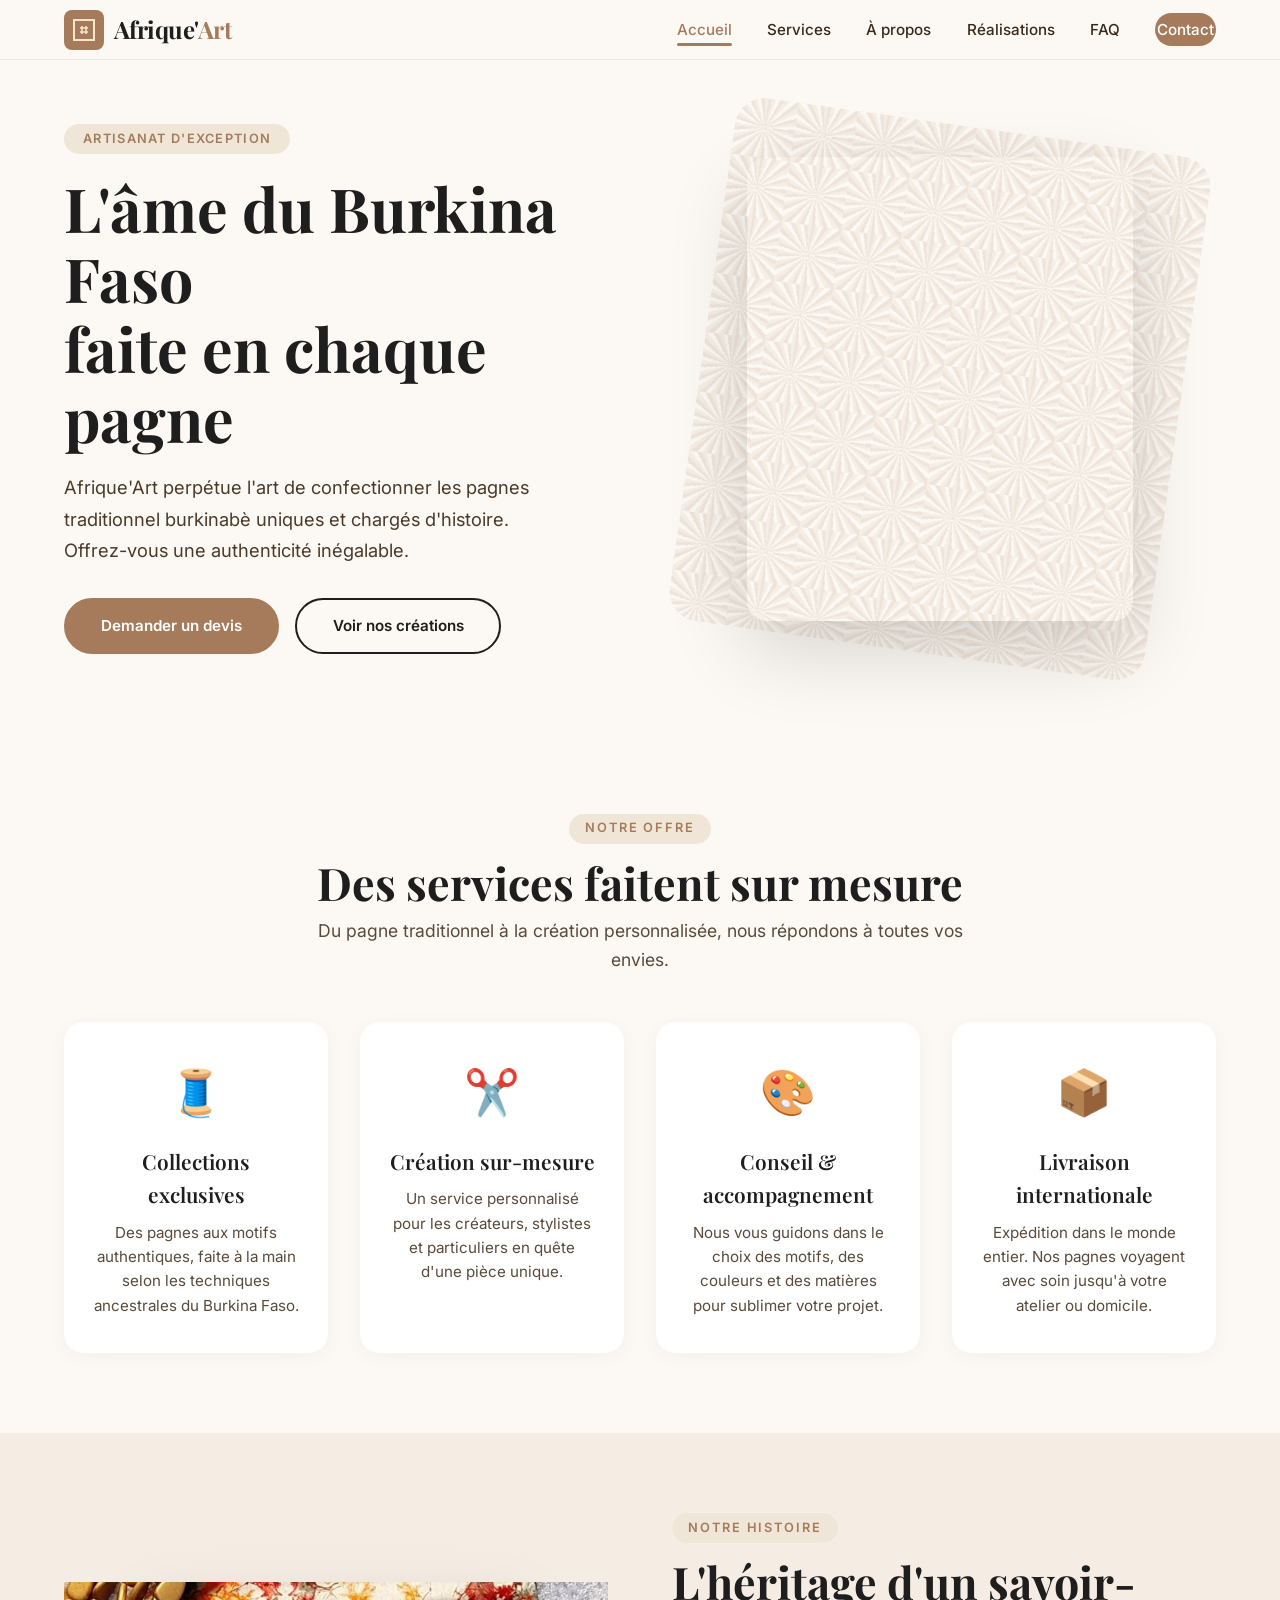
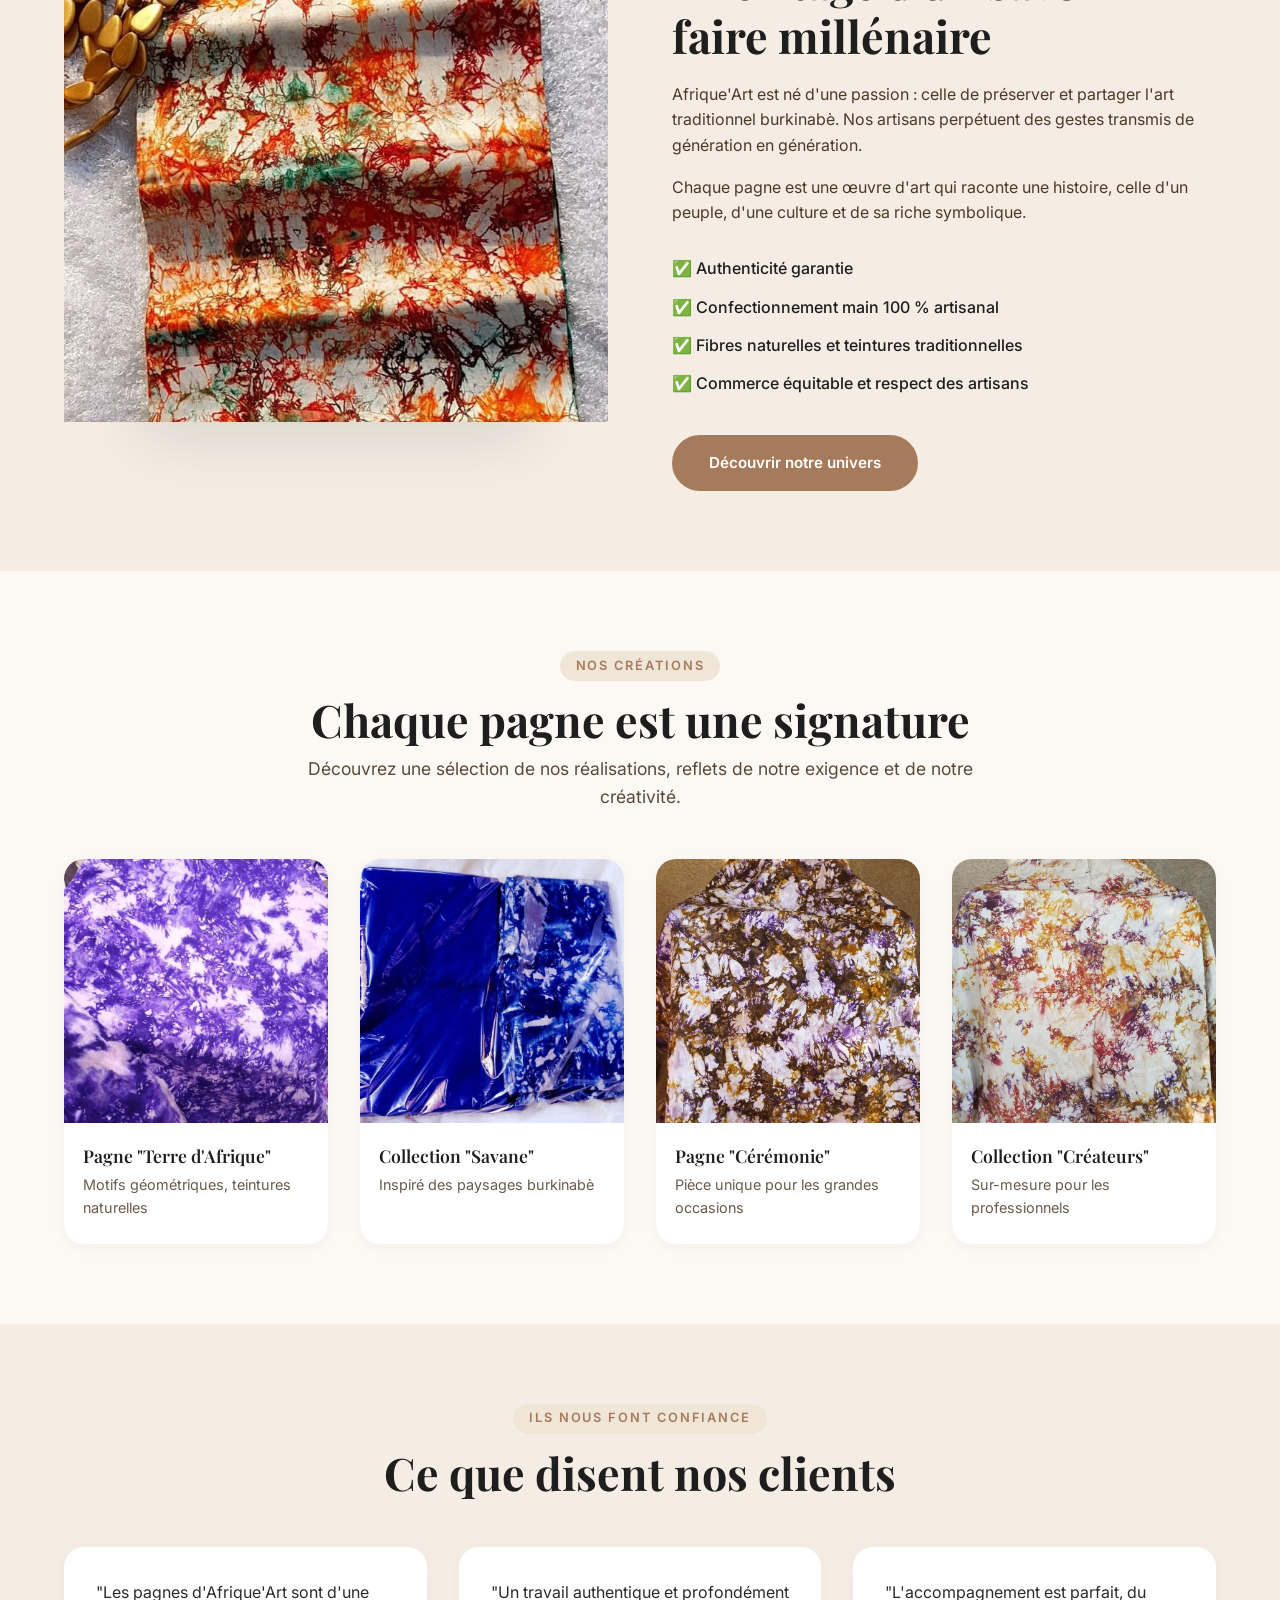
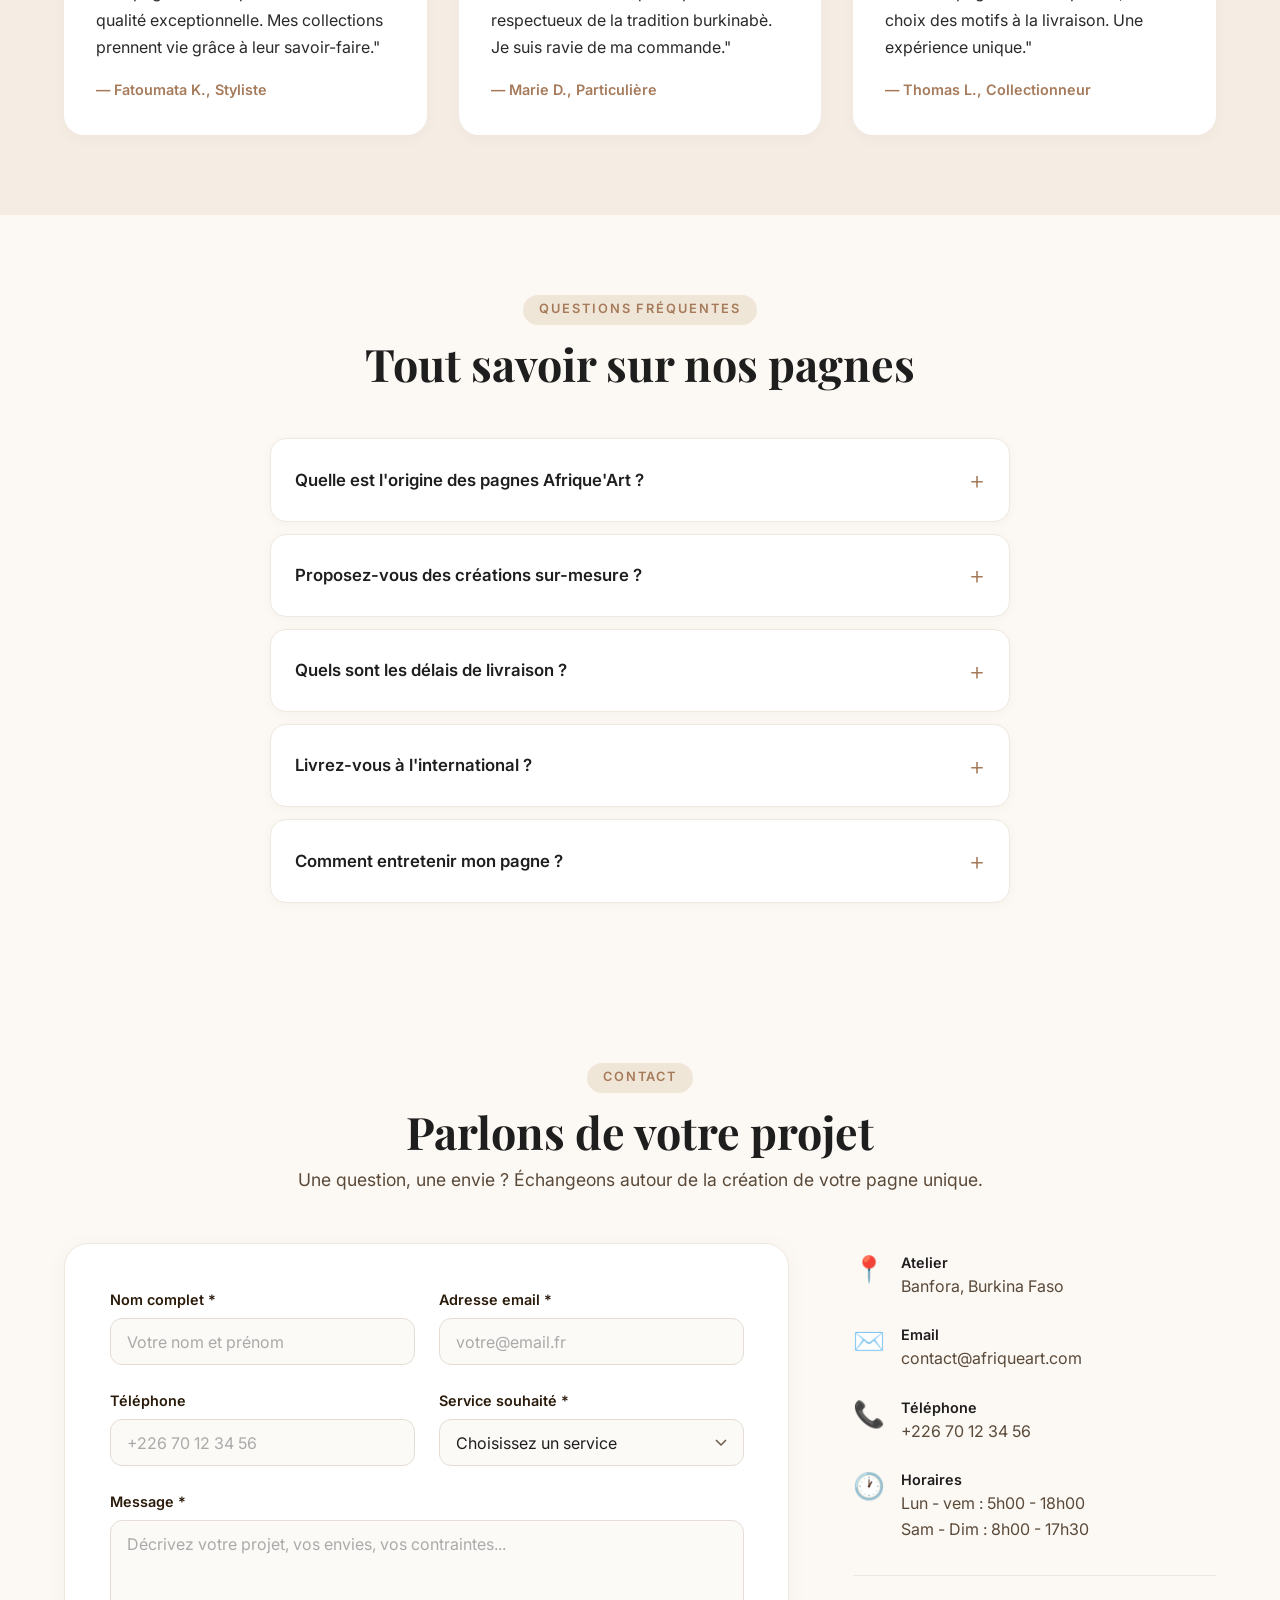
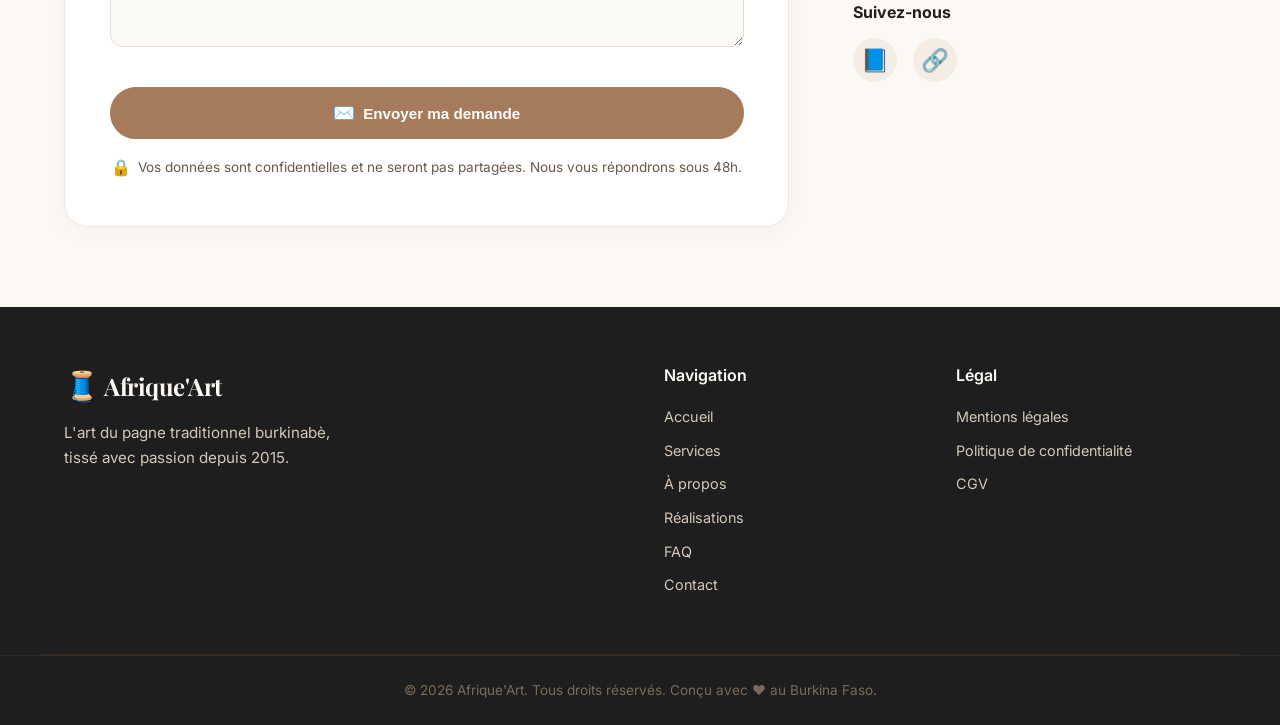
==== index.html @ aff0b6d2 "Update index.html" ====
<!DOCTYPE html>
<html lang="fr">
<head>
    <meta charset="UTF-8" />
    <meta name="viewport" content="width=device-width, initial-scale=1.0" />
    <title>Afrique'Art - Pagnes traditionnels du Burkina Faso</title>
    <meta name="description" content="Afrique'Art perpétue l'art du tissage traditionnel burkinabè pour créer des pagnes d'exception, uniques et chargés d'histoire." />
    <link rel="preconnect" href="https://fonts.googleapis.com" />
    <link rel="preconnect" href="https://fonts.gstatic.com" crossorigin />
    <link href="https://fonts.googleapis.com/css2?family=Playfair+Display:ital,wght@0,400;0,700;1,400&family=Inter:wght@300;400;500;600;700&display=swap" rel="stylesheet" />
    <link rel="stylesheet" href="style.css" />
    <link rel="icon" type="image/svg+xml" href="data:image/svg+xml,%3Csvg xmlns='http://www.w3.org/2000/svg' viewBox='0 0 100 100'%3E%3Crect width='100' height='100' fill='%23A67B5B'/%3E%3Cpath d='M20 20 L80 20 L80 80 L20 80 Z' fill='none' stroke='%23F5E6CA' stroke-width='4'/%3E%3Cpath d='M30 40 L70 40 M30 60 L70 60 M40 30 L40 70 M60 30 L60 70' stroke='%23F5E6CA' stroke-width='2'/%3E%3C/svg%3E" />
</head>
<body>
    <!-- ============================================================ -->
    <!-- HEADER / NAVIGATION RESPONSIVE                                 -->
    <!-- ============================================================ -->
    <header class="header" role="banner">
        <div class="container header-inner">
            <!-- Logo -->
            <a href="index.html" class="logo" aria-label="Afrique'Art - Accueil">
                <svg class="logo-svg" width="40" height="40" viewBox="0 0 40 40" fill="none" xmlns="http://www.w3.org/2000/svg" aria-hidden="true">
                    <rect width="40" height="40" rx="8" fill="#A67B5B" />
                    <path d="M10 10L30 10L30 30L10 30Z" stroke="#F5E6CA" stroke-width="2" />
                    <path d="M16 18L24 18M16 22L24 22M18 16L18 24M22 16L22 24" stroke="#F5E6CA" stroke-width="1.5" />
                </svg>
                <span class="logo-text">Afrique'<span class="logo-highlight">Art</span></span>
            </a>

            <!-- Bouton hamburger (mobile) -->
            <button class="nav-toggle" id="navToggle" aria-expanded="false" aria-controls="mainNav" aria-label="Menu principal">
                <span class="hamburger"></span>
            </button>

            <!-- Navigation -->
            <nav id="mainNav" class="nav" role="navigation" aria-label="Navigation principale">
                <ul class="nav-list">
                    <li><a href="#accueil" class="active">Accueil</a></li>
                    <li><a href="#services">Services</a></li>
                    <li><a href="#about">À propos</a></li>
                    <li><a href="#realisations">Réalisations</a></li>
                    <li><a href="#faq">FAQ</a></li>
                    <li><a href="#contact" class="btn-nav">Contact</a></li>
                </ul>
            </nav>
        </div>
    </header>

    <main>
        <!-- ============================================================ -->
        <!-- SECTION HERO                                                  -->
        <!-- ============================================================ -->
        <section class="hero" id="accueil" aria-labelledby="heroTitle">
            <div class="container hero-inner">
                <div class="hero-content">
                    <p class="hero-badge">Artisanat d'exception</p>
                    <h1 id="heroTitle">L'âme du Burkina Faso <br /> faite en chaque pagne</h1>
                    <p class="hero-text">
                        Afrique'Art perpétue l'art de confectionner les pagnes traditionnel burkinabè
                         uniques et chargés d'histoire. Offrez-vous une authenticité inégalable.
                    </p>
                    <div class="hero-actions">
                        <a href="#contact" class="btn btn-primary">Demander un devis</a>
                        <a href="#realisations" class="btn btn-secondary">Voir nos créations</a>
                    </div>
                </div>
                <div class="hero-image" aria-hidden="true">
                    <div class="hero-pattern"></div>
                    <div class="hero-textile"></div>
                </div>
            </div>
        </section>

        <!-- ============================================================ -->
        <!-- SECTION SERVICES                                              -->
        <!-- ============================================================ -->
        <section class="section services" id="services" aria-labelledby="servicesTitle">
            <div class="container">
                <div class="section-header">
                    <span class="section-tag">Notre offre</span>
                    <h2 id="servicesTitle">Des services faitent sur mesure</h2>
                    <p class="section-sub">Du pagne traditionnel à la création personnalisée, nous répondons à toutes vos envies.</p>
                </div>
                <div class="services-grid">
                    <article class="service-card">
                        <div class="service-icon">🧵</div>
                        <h3>Collections exclusives</h3>
                        <p>Des pagnes aux motifs authentiques, faite à la main selon les techniques ancestrales du Burkina Faso.</p>
                    </article>
                    <article class="service-card">
                        <div class="service-icon">✂️</div>
                        <h3>Création sur-mesure</h3>
                        <p>Un service personnalisé pour les créateurs, stylistes et particuliers en quête d'une pièce unique.</p>
                    </article>
                    <article class="service-card">
                        <div class="service-icon">🎨</div>
                        <h3>Conseil &amp; accompagnement</h3>
                        <p>Nous vous guidons dans le choix des motifs, des couleurs et des matières pour sublimer votre projet.</p>
                    </article>
                    <article class="service-card">
                        <div class="service-icon">📦</div>
                        <h3>Livraison internationale</h3>
                        <p>Expédition dans le monde entier. Nos pagnes voyagent avec soin jusqu'à votre atelier ou domicile.</p>
                    </article>
                </div>
            </div>
        </section>

        <!-- ============================================================ -->
        <!-- SECTION ABOUT                                                 -->
        <!-- ============================================================ -->
        <section class="section about" id="about" aria-labelledby="aboutTitle">
            <div class="container about-inner">
                <div class="about-image" aria-hidden="true">
                    <div class="about-textile"></div>
                </div>
                <div class="about-content">
                    <span class="section-tag">Notre histoire</span>
                    <h2 id="aboutTitle">L'héritage d'un savoir-faire millénaire</h2>
                    <p>
                        Afrique'Art est né d'une passion : celle de préserver et partager l'art
                        traditionnel burkinabè. Nos artisans perpétuent des gestes transmis de génération en génération.
                    </p>
                    <p>
                        Chaque pagne est une œuvre d'art qui raconte une histoire, celle d'un peuple, d'une culture
                        et de sa riche symbolique.
                    </p>
                    <ul class="about-values">
                        <li>✅ Authenticité garantie</li>
                        <li>✅ Confectionnement main 100 % artisanal</li>
                        <li>✅ Fibres naturelles et teintures traditionnelles</li>
                        <li>✅ Commerce équitable et respect des artisans</li>
                    </ul>
                    <a href="#contact" class="btn btn-primary">Découvrir notre univers</a>
                </div>
            </div>
        </section>

        <!-- ============================================================ -->
        <!-- SECTION RÉALISATIONS                                          -->
        <!-- ============================================================ -->
        <section class="section realisations" id="realisations" aria-labelledby="realisationsTitle">
            <div class="container">
                <div class="section-header">
                    <span class="section-tag">Nos créations</span>
                    <h2 id="realisationsTitle">Chaque pagne est une signature</h2>
                    <p class="section-sub">Découvrez une sélection de nos réalisations, reflets de notre exigence et de notre créativité.</p>
                </div>
                <div class="realisations-grid">
                    <figure class="realisation-card">
    <div class="realisation-image" style="background-image: url('Koko\ Dunda.jpg'); background-size: cover; background-position: center;"></div>
    <figcaption>
        <h3>Pagne "Terre d'Afrique"</h3>
        <p>Motifs géométriques, teintures naturelles</p>
    </figcaption>
</figure>
                    <figure class="realisation-card">
    <div class="realisation-image" style="background-image: url('Koko\ Dunda\ \(1\).jpg'); background-size: cover; background-position: center;"></div>
    <figcaption>
        <h3>Collection "Savane"</h3>
        <p>Inspiré des paysages burkinabè</p>
                        </figcaption>
                    </figure>
                    <figure class="realisation-card">
    <div class="realisation-image" style="background-image: url('Kokodunda\ salade.jpg'); background-size: cover; background-position: center;"></div>
    <figcaption>
        <h3>Pagne "Cérémonie"</h3>
        <p>Pièce unique pour les grandes occasions</p>
    </figcaption>
</figure>
                    <figure class="realisation-card">
    <div class="realisation-image" style="background-image: url('Kokodunda\ salade\ \(2\).jpg'); background-size: cover; background-position: center;"></div>
    <figcaption>
        <h3>Collection "Créateurs"</h3>
        <p>Sur-mesure pour les professionnels</p>
                        </figcaption>
                    </figure>
                </div>
            </div>
        </section>

        <!-- ============================================================ -->
        <!-- SECTION TÉMOIGNAGES                                           -->
        <!-- ============================================================ -->
        <section class="section testimonials" aria-labelledby="testimonialsTitle">
            <div class="container">
                <div class="section-header">
                    <span class="section-tag">Ils nous font confiance</span>
                    <h2 id="testimonialsTitle">Ce que disent nos clients</h2>
                </div>
                <div class="testimonials-grid">
                    <blockquote class="testimonial-card">
                        <p>"Les pagnes d'Afrique'Art sont d'une qualité exceptionnelle. Mes collections prennent vie grâce à leur savoir-faire."</p>
                        <cite>— Fatoumata K., Styliste</cite>
                    </blockquote>
                    <blockquote class="testimonial-card">
                        <p>"Un travail authentique et profondément respectueux de la tradition burkinabè. Je suis ravie de ma commande."</p>
                        <cite>— Marie D., Particulière</cite>
                    </blockquote>
                    <blockquote class="testimonial-card">
                        <p>"L'accompagnement est parfait, du choix des motifs à la livraison. Une expérience unique."</p>
                        <cite>— Thomas L., Collectionneur</cite>
                    </blockquote>
                </div>
            </div>
        </section>

        <!-- ============================================================ -->
        <!-- SECTION FAQ                                                   -->
        <!-- ============================================================ -->
        <section class="section faq" id="faq" aria-labelledby="faqTitle">
            <div class="container">
                <div class="section-header">
                    <span class="section-tag">Questions fréquentes</span>
                    <h2 id="faqTitle">Tout savoir sur nos pagnes</h2>
                </div>
                <div class="faq-list" role="list">
                    <details class="faq-item" role="listitem">
                        <summary>Quelle est l'origine des pagnes Afrique'Art ?</summary>
                        <p>Nos pagnes sont tissés à la main au Burkina Faso par des artisans locaux qui perpétuent des techniques ancestrales de tissage et de teinture naturelle.</p>
                    </details>
                    <details class="faq-item" role="listitem">
                        <summary>Proposez-vous des créations sur-mesure ?</summary>
                        <p>Oui, nous proposons un service de création personnalisée pour les particuliers et les professionnels. Vous pouvez choisir les motifs, les couleurs et les dimensions.</p>
                    </details>
                    <details class="faq-item" role="listitem">
                        <summary>Quels sont les délais de livraison ?</summary>
                        <p>Les délais varient selon la complexité de votre commande. Comptez généralement entre 4 et 6 semaines pour une création sur-mesure.</p>
                    </details>
                    <details class="faq-item" role="listitem">
                        <summary>Livrez-vous à l'international ?</summary>
                        <p>Oui, nous expédions nos pagnes dans le monde entier. Les frais de livraison sont calculés en fonction de votre localisation.</p>
                    </details>
                    <details class="faq-item" role="listitem">
                        <summary>Comment entretenir mon pagne ?</summary>
                        <p>Nos pagnes sont en fibres naturelles. Nous vous conseillons un lavage à la main à l'eau froide et un séchage à l'ombre pour préserver la brillance des couleurs.</p>
                    </details>
                </div>
            </div>
        </section>

        <!-- ============================================================ -->
        <!-- SECTION CONTACT - FORMULAIRE COMPLET                          -->
        <!-- ============================================================ -->
        <section class="section contact" id="contact" aria-labelledby="contactTitle">
            <div class="container">
                <div class="section-header">
                    <span class="section-tag">Contact</span>
                    <h2 id="contactTitle">Parlons de votre projet</h2>
                    <p class="section-sub">Une question, une envie ? Échangeons autour de la création de votre pagne unique.</p>
                </div>
                <div class="contact-inner">
                    <!-- Formulaire de contact complet -->
                    <form class="contact-form" id="contactForm" novalidate>
                        <div class="form-row">
                            <div class="form-group">
                                <label for="name">Nom complet *</label>
                                <input type="text" id="name" name="name" placeholder="Votre nom et prénom" required autocomplete="name" />
                                <span class="error-message" id="nameError">Veuillez saisir votre nom complet.</span>
                            </div>
                            <div class="form-group">
                                <label for="email">Adresse email *</label>
                                <input type="email" id="email" name="email" placeholder="votre@email.fr" required autocomplete="email" />
                                <span class="error-message" id="emailError">Veuillez saisir une adresse email valide.</span>
                            </div>
                        </div>

                        <div class="form-row">
                            <div class="form-group">
                                <label for="phone">Téléphone</label>
                                <input type="tel" id="phone" name="phone" placeholder="+226 70 12 34 56" autocomplete="tel" />
                                <span class="error-message" id="phoneError">Format invalide. Ex: +226 70 12 34 56</span>
                            </div>
                            <div class="form-group">
                                <label for="service">Service souhaité *</label>
                                <select id="service" name="service" required>
                                    <option value="">Choisissez un service</option>
                                    <option value="devis">Demande de devis</option>
                                    <option value="personnalise">Création personnalisée</option>
                                    <option value="partenariat">Partenariat professionnel</option>
                                    <option value="collection">Achat d'une collection</option>
                                    <option value="info">Demande d'information</option>
                                    <option value="autre">Autre</option>
                                </select>
                                <span class="error-message" id="serviceError">Veuillez sélectionner un service.</span>
                            </div>
                        </div>

                        <div class="form-group">
                            <label for="message">Message *</label>
                            <textarea id="message" name="message" rows="5" placeholder="Décrivez votre projet, vos envies, vos contraintes..." required></textarea>
                            <span class="error-message" id="messageError">Veuillez décrire votre projet en quelques mots.</span>
                        </div>

                        <!-- Champs cachés pour le suivi -->
                        <input type="hidden" name="source" value="site_web" />

                        <button type="submit" class="btn btn-primary btn-full">
                            <span class="btn-icon">✉️</span>
                            Envoyer ma demande
                        </button>
                        <p class="form-note">
                            <span class="form-note-icon">🔒</span>
                            Vos données sont confidentielles et ne seront pas partagées.
                            Nous vous répondrons sous 48h.
                        </p>
                    </form>

                    <!-- Coordonnées -->
                    <div class="contact-info">
                        <div class="contact-info-item">
                            <span class="contact-icon">📍</span>
                            <div>
                                <strong>Atelier</strong>
                                <p>Banfora, Burkina Faso</p>
                            </div>
                        </div>
                        <div class="contact-info-item">
                            <span class="contact-icon">✉️</span>
                            <div>
                                <strong>Email</strong>
                                <a href="mailto:contact@afriqueart.com">contact@afriqueart.com</a>
                            </div>
                        </div>
                        <div class="contact-info-item">
                            <span class="contact-icon">📞</span>
                            <div>
                                <strong>Téléphone</strong>
                                <a href="tel:+22670123456">+226 70 12 34 56</a>
                            </div>
                        </div>
                        <div class="contact-info-item">
                            <span class="contact-icon">🕐</span>
                            <div>
                                <strong>Horaires</strong>
                                <p>Lun - vem : 5h00 - 18h00</p>
                                 <p>Sam - Dim : 8h00 - 17h30</p>
                            </div>
                        </div>
                        <div class="contact-social">
                            <p><strong>Suivez-nous</strong></p>
                            <div class="social-links">
                                <a href="https://www.facebook.com/profile.php?id=100075700827408" aria-label="Facebook">📘</a>
                                <a href="https://www.tiktok.com/@afrique_art_" aria-label="Tiktok">🔗</a>
                            </div>
                        </div>
                    </div>
                </div>
            </div>
        </section>
    </main>

    <!-- ============================================================ -->
    <!-- FOOTER                                                        -->
    <!-- ============================================================ -->
    <footer class="footer" role="contentinfo">
        <div class="container footer-inner">
            <div class="footer-brand">
                <span class="logo-icon">🧵</span>
                <span class="logo-text">Afrique'Art</span>
                <p>L'art du pagne traditionnel burkinabè, tissé avec passion depuis 2015.</p>
            </div>
            <div class="footer-links">
                <div>
                    <h4>Navigation</h4>
                    <ul>
                        <li><a href="#accueil">Accueil</a></li>
                        <li><a href="#services">Services</a></li>
                        <li><a href="#about">À propos</a></li>
                        <li><a href="#realisations">Réalisations</a></li>
                        <li><a href="#faq">FAQ</a></li>
                        <li><a href="#contact">Contact</a></li>
                    </ul>
                </div>
                <div>
                    <h4>Légal</h4>
                    <ul>
                        <li><a href="#">Mentions légales</a></li>
                        <li><a href="#">Politique de confidentialité</a></li>
                        <li><a href="#">CGV</a></li>
                    </ul>
                </div>
            </div>
        </div>
        <div class="footer-bottom">
            <div class="container">
                <p>&copy; 2026 Afrique'Art. Tous droits réservés. Conçu avec ❤️ au Burkina Faso.</p>
            </div>
        </div>
    </footer>

    <script src="app.js"></script>
</body>
</html>
---- style.css ----
/* ============================================================ */
/* RESET & BASE                                                  */
/* ============================================================ */
*,
*::before,
*::after {
    margin: 0;
    padding: 0;
    box-sizing: border-box;
}

html {
    scroll-behavior: smooth;
    font-size: 16px;
}

body {
    font-family: 'Inter', -apple-system, BlinkMacSystemFont, 'Segoe UI', Roboto, sans-serif;
    line-height: 1.6;
    color: #1e1e1e;
    background-color: #fcf8f3;
}

img {
    max-width: 100%;
    height: auto;
    display: block;
}

a {
    color: inherit;
    text-decoration: none;
}

ul {
    list-style: none;
}

.container {
    max-width: 1200px;
    margin: 0 auto;
    padding: 0 1.5rem;
}

/* ============================================================ */
/* TYPOGRAPHIE                                                   */
/* ============================================================ */
h1,
h2,
h3,
h4,
.logo {
    font-family: 'Playfair Display', Georgia, 'Times New Roman', serif;
}

h1 {
    font-size: clamp(2.2rem, 6vw, 3.8rem);
    font-weight: 700;
    line-height: 1.15;
}

h2 {
    font-size: clamp(1.8rem, 4vw, 2.8rem);
    font-weight: 700;
    line-height: 1.2;
}

h3 {
    font-size: 1.3rem;
    font-weight: 600;
}

.section {
    padding: 5rem 0;
}

.section-header {
    text-align: center;
    max-width: 700px;
    margin: 0 auto 3rem;
}

.section-tag {
    display: inline-block;
    font-size: 0.8rem;
    font-weight: 600;
    text-transform: uppercase;
    letter-spacing: 0.15em;
    color: #a67b5b;
    background: #f0e6d8;
    padding: 0.3rem 1rem;
    border-radius: 50px;
    margin-bottom: 0.75rem;
}

.section-sub {
    font-size: 1.1rem;
    color: #5a4a3a;
    margin-top: 0.5rem;
}

/* ============================================================ */
/* BOUTONS                                                       */
/* ============================================================ */
.btn {
    display: inline-flex;
    align-items: center;
    justify-content: center;
    gap: 0.5rem;
    padding: 0.85rem 2.2rem;
    font-weight: 600;
    font-size: 0.95rem;
    border-radius: 60px;
    border: 2px solid transparent;
    transition: all 0.3s ease;
    cursor: pointer;
    text-align: center;
}

.btn-primary {
    background: #a67b5b;
    color: #fff;
    border-color: #a67b5b;
}
.btn-primary:hover,
.btn-primary:focus {
    background: #8b6549;
    border-color: #8b6549;
    transform: translateY(-2px);
    box-shadow: 0 8px 24px rgba(166, 123, 91, 0.3);
}

.btn-secondary {
    background: transparent;
    color: #1e1e1e;
    border-color: #1e1e1e;
}
.btn-secondary:hover,
.btn-secondary:focus {
    background: #1e1e1e;
    color: #fff;
    transform: translateY(-2px);
}

.btn-full {
    width: 100%;
}

.btn-icon {
    font-size: 1.1rem;
}

/* ============================================================ */
/* HEADER / NAVIGATION RESPONSIVE                                */
/* ============================================================ */
.header {
    position: sticky;
    top: 0;
    z-index: 1000;
    background: rgba(252, 248, 243, 0.95);
    backdrop-filter: blur(16px);
    -webkit-backdrop-filter: blur(16px);
    border-bottom: 1px solid rgba(166, 123, 91, 0.12);
    padding: 0.6rem 0;
    transition: box-shadow 0.3s ease;
}

.header.scrolled {
    box-shadow: 0 4px 30px rgba(0, 0, 0, 0.06);
}

.header-inner {
    display: flex;
    justify-content: space-between;
    align-items: center;
}

/* ---- Logo ---- */
.logo {
    display: flex;
    align-items: center;
    gap: 0.6rem;
    font-size: 1.4rem;
    font-weight: 700;
    color: #1e1e1e;
    flex-shrink: 0;
}

.logo-svg {
    flex-shrink: 0;
    width: 40px;
    height: 40px;
}

.logo-text {
    font-size: 1.5rem;
    letter-spacing: -0.5px;
}

.logo-highlight {
    color: #a67b5b;
}

/* ---- Hamburger ---- */
.nav-toggle {
    display: none;
    background: none;
    border: none;
    cursor: pointer;
    padding: 0.5rem;
    border-radius: 8px;
    transition: background 0.2s;
}

.nav-toggle:hover {
    background: rgba(166, 123, 91, 0.08);
}

.nav-toggle:focus-visible {
    outline: 2px solid #a67b5b;
    outline-offset: 2px;
}

.hamburger {
    display: block;
    width: 28px;
    height: 2.5px;
    background: #1e1e1e;
    position: relative;
    transition: 0.25s ease;
    border-radius: 2px;
}

.hamburger::before,
.hamburger::after {
    content: '';
    position: absolute;
    width: 28px;
    height: 2.5px;
    background: #1e1e1e;
    transition: 0.25s ease;
    border-radius: 2px;
    left: 0;
}

.hamburger::before {
    top: -8px;
}
.hamburger::after {
    bottom: -8px;
}

.nav-toggle[aria-expanded="true"] .hamburger {
    background: transparent;
}
.nav-toggle[aria-expanded="true"] .hamburger::before {
    transform: rotate(45deg);
    top: 0;
}
.nav-toggle[aria-expanded="true"] .hamburger::after {
    transform: rotate(-45deg);
    bottom: 0;
}

/* ---- Navigation ---- */
.nav {
    display: flex;
    align-items: center;
}

.nav-list {
    display: flex;
    align-items: center;
    gap: 2.2rem;
}

.nav-list a {
    font-weight: 500;
    font-size: 0.95rem;
    color: #3a2a1a;
    transition: color 0.25s ease;
    position: relative;
    padding: 0.3rem 0;
}

/* Indicateur de lien actif - soulignement */
.nav-list a::after {
    content: '';
    position: absolute;
    bottom: -2px;
    left: 0;
    width: 0;
    height: 2.5px;
    background: #a67b5b;
    transition: width 0.3s ease;
    border-radius: 2px;
}

.nav-list a:hover::after,
.nav-list a.active::after {
    width: 100%;
}

.nav-list a:hover {
    color: #a67b5b;
}

.nav-list a.active {
    color: #a67b5b;
}

/* Bouton Contact dans la navigation */
.btn-nav {
    background: #a67b5b;
    color: #fff !important;
    padding: 0.55rem 1.8rem;
    border-radius: 60px;
    font-weight: 600;
    transition: all 0.3s ease;
    border: 2px solid transparent;
}

.btn-nav::after {
    display: none !important;
}

.btn-nav:hover {
    background: #8b6549;
    color: #fff !important;
    transform: translateY(-2px);
    box-shadow: 0 6px 20px rgba(166, 123, 91, 0.3);
}

.btn-nav:focus-visible {
    outline: 2px solid #a67b5b;
    outline-offset: 2px;
}

/* ============================================================ */
/* HERO                                                          */
/* ============================================================ */
.hero {
    padding: 4rem 0 5rem;
    background: #fcf8f3;
    overflow: hidden;
}

.hero-inner {
    display: grid;
    grid-template-columns: 1fr 1fr;
    gap: 3rem;
    align-items: center;
}

.hero-badge {
    display: inline-block;
    background: #f0e6d8;
    color: #a67b5b;
    font-size: 0.8rem;
    font-weight: 600;
    text-transform: uppercase;
    letter-spacing: 0.1em;
    padding: 0.3rem 1.2rem;
    border-radius: 50px;
    margin-bottom: 1.2rem;
}

.hero-text {
    font-size: 1.15rem;
    color: #4a3a2a;
    max-width: 500px;
    margin: 1.2rem 0 2rem;
    line-height: 1.7;
}

.hero-actions {
    display: flex;
    flex-wrap: wrap;
    gap: 1rem;
}

.hero-image {
    display: flex;
    justify-content: center;
    align-items: center;
    position: relative;
}

.hero-pattern {
    width: 100%;
    aspect-ratio: 1 / 1.1;
    max-width: 480px;
    background: repeating-conic-gradient(#a67b5b 0% 2%, #d4b89b 2% 4%, transparent 4% 6%) 0 0 / 60px 60px;
    border-radius: 30px;
    transform: rotate(8deg);
    opacity: 0.15;
}

.hero-textile {
    position: absolute;
    width: 70%;
    aspect-ratio: 1 / 1.2;
    background: linear-gradient(145deg, #8b6549, #c9a87c, #5a3a2a);
    border-radius: 20px;
    box-shadow: 0 30px 80px rgba(0, 0, 0, 0.15);
    background-image: repeating-linear-gradient(45deg, transparent, transparent 12px, rgba(255, 255, 255, 0.08) 12px, rgba(255, 255, 255, 0.08) 13px);
}

/* ============================================================ */
/* SERVICES                                                     */
/* ============================================================ */
.services-grid {
    display: grid;
    grid-template-columns: repeat(auto-fit, minmax(240px, 1fr));
    gap: 2rem;
}

.service-card {
    background: #fff;
    padding: 2.2rem 1.8rem;
    border-radius: 20px;
    box-shadow: 0 4px 20px rgba(0, 0, 0, 0.04);
    transition: transform 0.3s ease, box-shadow 0.3s ease;
    text-align: center;
}

.service-card:hover {
    transform: translateY(-8px);
    box-shadow: 0 12px 40px rgba(0, 0, 0, 0.06);
}

.service-icon {
    font-size: 2.8rem;
    margin-bottom: 1rem;
    display: block;
}

.service-card h3 {
    margin-bottom: 0.6rem;
}

.service-card p {
    color: #5a4a3a;
    font-size: 0.95rem;
}

/* ============================================================ */
/* ABOUT                                                        */
/* ============================================================ */
.about {
    background: #f5ede4;
}

.about-inner {
    display: grid;
    grid-template-columns: 1fr 1fr;
    gap: 4rem;
    align-items: center;
}

.about-image {
    display: flex;
    justify-content: center;
    align-items: center;
    background-image: url(image.jpg);
    background-size: cover;
    background-position: center;
}

.about-textile {
    width: 100%;
    aspect-ratio: 1 / 1.1;
    max-width: 400px;
    background: linear-gradient(135deg, #5a3a2a, #a67b5b, #d4b89b);
    border-radius: 30px;
    box-shadow: 0 20px 60px rgba(0, 0, 0, 0.1);
    background-image: repeating-linear-gradient(60deg, transparent, transparent 20px, rgba(255, 255, 255, 0.06) 20px, rgba(255, 255, 255, 0.06) 21px);
}

.about-content h2 {
    margin-bottom: 1.2rem;
}

.about-content p {
    color: #4a3a2a;
    margin-bottom: 1rem;
}

.about-values {
    margin: 1.5rem 0 2rem;
}

.about-values li {
    padding: 0.4rem 0;
    font-weight: 500;
    display: flex;
    align-items: center;
    gap: 0.6rem;
}

/* ============================================================ */
/* RÉALISATIONS                                                 */
/* ============================================================ */
.realisations-grid {
    display: grid;
    grid-template-columns: repeat(auto-fit, minmax(220px, 1fr));
    gap: 2rem;
}

.realisation-card {
    background: #fff;
    border-radius: 20px;
    overflow: hidden;
    box-shadow: 0 4px 16px rgba(0, 0, 0, 0.04);
    transition: transform 0.3s ease, box-shadow 0.3s ease;
}

.realisation-card:hover {
    transform: translateY(-6px);
    box-shadow: 0 12px 40px rgba(0, 0, 0, 0.08);
}

.realisation-image {
    width: 100%;
    aspect-ratio: 1 / 1;
}

.realisation-card figcaption {
    padding: 1.2rem 1.2rem 1.5rem;
}

.realisation-card h3 {
    font-size: 1.1rem;
    font-weight: 600;
}

.realisation-card p {
    font-size: 0.9rem;
    color: #6a5a4a;
    margin-top: 0.2rem;
}

/* ============================================================ */
/* TÉMOIGNAGES                                                  */
/* ============================================================ */
.testimonials {
    background: #f5ede4;
}

.testimonials-grid {
    display: grid;
    grid-template-columns: repeat(auto-fit, minmax(240px, 1fr));
    gap: 2rem;
}

.testimonial-card {
    background: #fff;
    padding: 2rem;
    border-radius: 20px;
    box-shadow: 0 4px 16px rgba(0, 0, 0, 0.03);
    font-style: normal;
}

.testimonial-card p {
    font-size: 1rem;
    line-height: 1.7;
    color: #2a2a2a;
    margin-bottom: 1rem;
}

.testimonial-card cite {
    font-style: normal;
    font-weight: 600;
    color: #a67b5b;
    font-size: 0.9rem;
}

/* ============================================================ */
/* FAQ                                                          */
/* ============================================================ */
.faq-list {
    max-width: 740px;
    margin: 0 auto;
    display: flex;
    flex-direction: column;
    gap: 0.75rem;
}

.faq-item {
    background: #fff;
    border-radius: 16px;
    padding: 0.5rem 1.5rem;
    box-shadow: 0 2px 12px rgba(0, 0, 0, 0.03);
    border: 1px solid #efe8de;
    transition: border-color 0.2s;
}

.faq-item:hover {
    border-color: #d4c8ba;
}

.faq-item summary {
    list-style: none;
    font-weight: 600;
    font-size: 1.05rem;
    padding: 1.2rem 0;
    cursor: pointer;
    display: flex;
    justify-content: space-between;
    align-items: center;
    gap: 1rem;
    user-select: none;
}

.faq-item summary::-webkit-details-marker {
    display: none;
}

.faq-item summary::after {
    content: '+';
    font-size: 1.6rem;
    font-weight: 300;
    color: #a67b5b;
    transition: transform 0.3s;
    line-height: 1;
}

.faq-item[open] summary::after {
    transform: rotate(45deg);
}

.faq-item p {
    padding: 0 0 1.5rem;
    color: #4a3a2a;
}

/* ============================================================ */
/* CONTACT - FORMULAIRE COMPLET                                 */
/* ============================================================ */
.contact {
    background: #fcf8f3;
}

.contact-inner {
    display: grid;
    grid-template-columns: 2fr 1fr;
    gap: 4rem;
    align-items: start;
}

/* ---- Formulaire ---- */
.contact-form {
    background: #fff;
    padding: 2.8rem;
    border-radius: 24px;
    box-shadow: 0 4px 24px rgba(0, 0, 0, 0.04);
    border: 1px solid #efe8de;
}

.form-row {
    display: grid;
    grid-template-columns: 1fr 1fr;
    gap: 1.5rem;
}

.form-group {
    margin-bottom: 1.5rem;
}

.form-group label {
    display: block;
    font-weight: 600;
    font-size: 0.9rem;
    margin-bottom: 0.4rem;
    color: #2a1a0a;
}

.form-group input,
.form-group select,
.form-group textarea {
    width: 100%;
    padding: 0.8rem 1rem;
    border: 1.5px solid #e5ddd5;
    border-radius: 12px;
    font-family: inherit;
    font-size: 1rem;
    transition: border 0.2s, box-shadow 0.2s;
    background: #fcfaf7;
    color: #1e1e1e;
}

.form-group input:focus,
.form-group select:focus,
.form-group textarea:focus {
    outline: none;
    border-color: #a67b5b;
    box-shadow: 0 0 0 4px rgba(166, 123, 91, 0.1);
    background: #fff;
}

.form-group input::placeholder,
.form-group textarea::placeholder {
    color: #aaa;
}

.form-group select {
    appearance: none;
    background-image: url("data:image/svg+xml,%3Csvg xmlns='http://www.w3.org/2000/svg' width='12' height='8' viewBox='0 0 12 8'%3E%3Cpath d='M1 1l5 5 5-5' stroke='%236a5a4a' stroke-width='1.5' fill='none'/%3E%3C/svg%3E");
    background-repeat: no-repeat;
    background-position: right 1rem center;
    padding-right: 2.8rem;
}

.form-group .error-message {
    display: none;
    font-size: 0.85rem;
    color: #c0392b;
    margin-top: 0.3rem;
    font-weight: 500;
}

/* États d'erreur */
.form-group.error input,
.form-group.error select,
.form-group.error textarea {
    border-color: #c0392b;
    box-shadow: 0 0 0 4px rgba(192, 57, 43, 0.08);
}

.form-group.error .error-message {
    display: block;
}

/* Bouton d'envoi */
.contact-form .btn-full {
    margin-top: 0.5rem;
}

.form-note {
    text-align: center;
    font-size: 0.85rem;
    color: #6a5a4a;
    margin-top: 1rem;
    display: flex;
    align-items: center;
    justify-content: center;
    gap: 0.4rem;
}

.form-note-icon {
    font-size: 1rem;
}

/* ---- Coordonnées ---- */
.contact-info {
    display: flex;
    flex-direction: column;
    gap: 1.5rem;
    padding-top: 0.5rem;
}

.contact-info-item {
    display: flex;
    align-items: flex-start;
    gap: 1rem;
}

.contact-icon {
    font-size: 1.6rem;
    line-height: 1.4;
    flex-shrink: 0;
}

.contact-info-item strong {
    display: block;
    font-size: 0.9rem;
    font-weight: 600;
    color: #1e1e1e;
}

.contact-info-item p,
.contact-info-item a {
    color: #5a4a3a;
}

.contact-info-item a:hover {
    color: #a67b5b;
}

/* Réseaux sociaux */
.contact-social {
    margin-top: 0.5rem;
    padding-top: 1.5rem;
    border-top: 1px solid #efe8de;
}

.contact-social p {
    font-weight: 600;
    margin-bottom: 0.8rem;
}

.social-links {
    display: flex;
    gap: 1rem;
}

.social-links a {
    display: flex;
    align-items: center;
    justify-content: center;
    width: 44px;
    height: 44px;
    border-radius: 50%;
    background: #f5ede4;
    font-size: 1.4rem;
    transition: background 0.2s, transform 0.2s;
    text-decoration: none;
}

.social-links a:hover {
    background: #a67b5b;
    transform: translateY(-2px);
    color: #fff;
}

/* ============================================================ */
/* FOOTER                                                       */
/* ============================================================ */
.footer {
    background: #1e1e1e;
    color: #d4c8ba;
    padding-top: 3.5rem;
}

.footer-inner {
    display: grid;
    grid-template-columns: 1fr 1fr;
    gap: 3rem;
    padding-bottom: 3rem;
    border-bottom: 1px solid #3a2a1a;
}

.footer-brand .logo-icon {
    font-size: 1.8rem;
}

.footer-brand .logo-text {
    font-family: 'Playfair Display', serif;
    font-size: 1.5rem;
    font-weight: 700;
    color: #fcf8f3;
}

.footer-brand p {
    margin-top: 0.8rem;
    font-size: 0.95rem;
    max-width: 300px;
}

.footer-links {
    display: grid;
    grid-template-columns: 1fr 1fr;
    gap: 2rem;
}

.footer-links h4 {
    color: #fcf8f3;
    font-weight: 600;
    margin-bottom: 1rem;
    font-family: 'Inter', sans-serif;
    font-size: 1rem;
}

.footer-links ul li {
    margin-bottom: 0.5rem;
}

.footer-links ul a {
    font-size: 0.9rem;
    transition: color 0.2s;
}

.footer-links ul a:hover {
    color: #fcf8f3;
}

.footer-bottom {
    padding: 1.5rem 0;
    text-align: center;
    font-size: 0.85rem;
    color: #7a6a5a;
    border-top: 1px solid #2a2a2a;
}

/* ============================================================ */
/* RESPONSIVE                                                    */
/* ============================================================ */

/* Tablettes et petits écrans */
@media (max-width: 992px) {
    .hero-inner,
    .about-inner {
        grid-template-columns: 1fr;
        text-align: center;
    }

    .hero-text {
        max-width: 100%;
        margin-left: auto;
        margin-right: auto;
    }

    .hero-actions {
        justify-content: center;
    }

    .hero-image {
        order: -1;
    }

    .hero-pattern {
        max-width: 320px;
    }

    .about-inner {
        text-align: left;
    }

    .about-values li {
        justify-content: flex-start;
    }

    .contact-inner {
        grid-template-columns: 1fr;
    }

    .footer-inner {
        grid-template-columns: 1fr;
        gap: 2rem;
    }
}

/* Mobiles */
@media (max-width: 768px) {
    /* ---- Navigation mobile ---- */
    .nav-toggle {
        display: block;
    }

    .nav {
        display: none;
        position: absolute;
        top: 100%;
        left: 0;
        right: 0;
        background: #fcf8f3;
        padding: 1.5rem 1.5rem 2rem;
        border-bottom: 1px solid #efe8de;
        box-shadow: 0 16px 48px rgba(0, 0, 0, 0.08);
        border-radius: 0 0 20px 20px;
    }

    .nav.open {
        display: block;
        animation: slideDown 0.3s ease;
    }

    @keyframes slideDown {
        from {
            opacity: 0;
            transform: translateY(-10px);
        }
        to {
            opacity: 1;
            transform: translateY(0);
        }
    }

    .nav-list {
        flex-direction: column;
        gap: 1rem;
        align-items: stretch;
    }

    .nav-list a {
        display: block;
        padding: 0.6rem 0;
        font-size: 1.05rem;
        border-bottom: 1px solid #f0ece6;
    }

    .nav-list a::after {
        display: none;
    }

    .btn-nav {
        text-align: center;
        margin-top: 0.5rem;
        padding: 0.7rem !important;
    }

    /* ---- Sections ---- */
    .section {
        padding: 3rem 0;
    }

    .services-grid {
        grid-template-columns: 1fr 1fr;
    }

    .realisations-grid {
        grid-template-columns: 1fr 1fr;
    }

    .testimonials-grid {
        grid-template-columns: 1fr;
    }

    /* ---- Formulaire ---- */
    .form-row {
        grid-template-columns: 1fr;
        gap: 0;
    }

    .contact-form {
        padding: 1.8rem;
    }

    .footer-links {
        grid-template-columns: 1fr;
    }
}

/* Petits mobiles */
@media (max-width: 480px) {
    .services-grid {
        grid-template-columns: 1fr;
    }

    .realisations-grid {
        grid-template-columns: 1fr;
    }

    .contact-form {
        padding: 1.5rem;
    }

    .hero-actions {
        flex-direction: column;
        align-items: center;
    }

    .hero-actions .btn {
        width: 100%;
        max-width: 300px;
    }

    .container {
        padding: 0 1rem;
    }

    .logo-text {
        font-size: 1.2rem;
    }

    .logo-svg {
        width: 34px;
        height: 34px;
    }

    .contact-info-item {
        flex-wrap: wrap;
    }
}

/* ============================================================ */
/* ACCESSIBILITÉ - Focus visible                                 */
/* ============================================================ */
:focus-visible {
    outline: 2px solid #a67b5b;
    outline-offset: 2px;
}

body.keyboard-navigation *:focus {
    outline: 2px solid #a67b5b;
    outline-offset: 2px;
}

body.keyboard-navigation .btn:focus {
    outline: 2px solid #a67b5b;
    outline-offset: 2px;
}

/* ============================================================ */
/* SCROLL - Header shadow                                        */
/* ============================================================ */
.header.scrolled {
    box-shadow: 0 4px 30px rgba(0, 0, 0, 0.06);
}
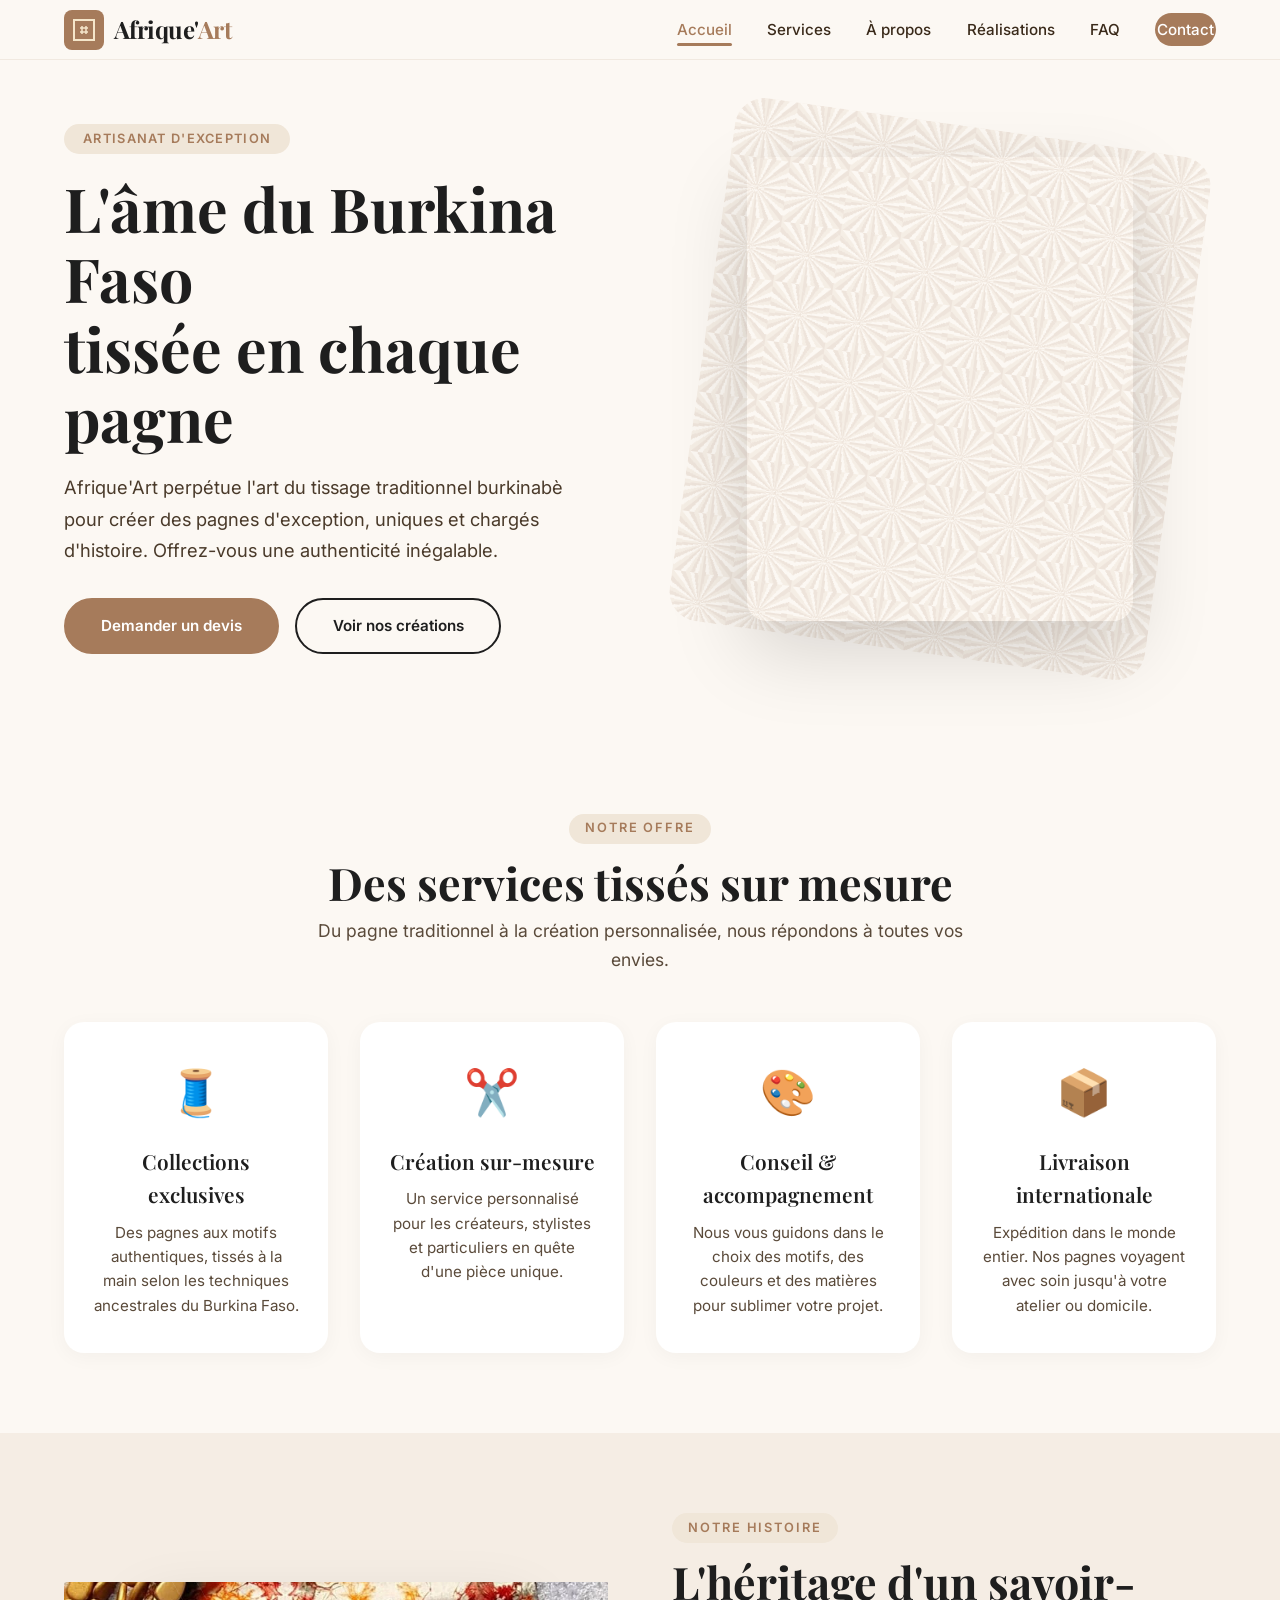
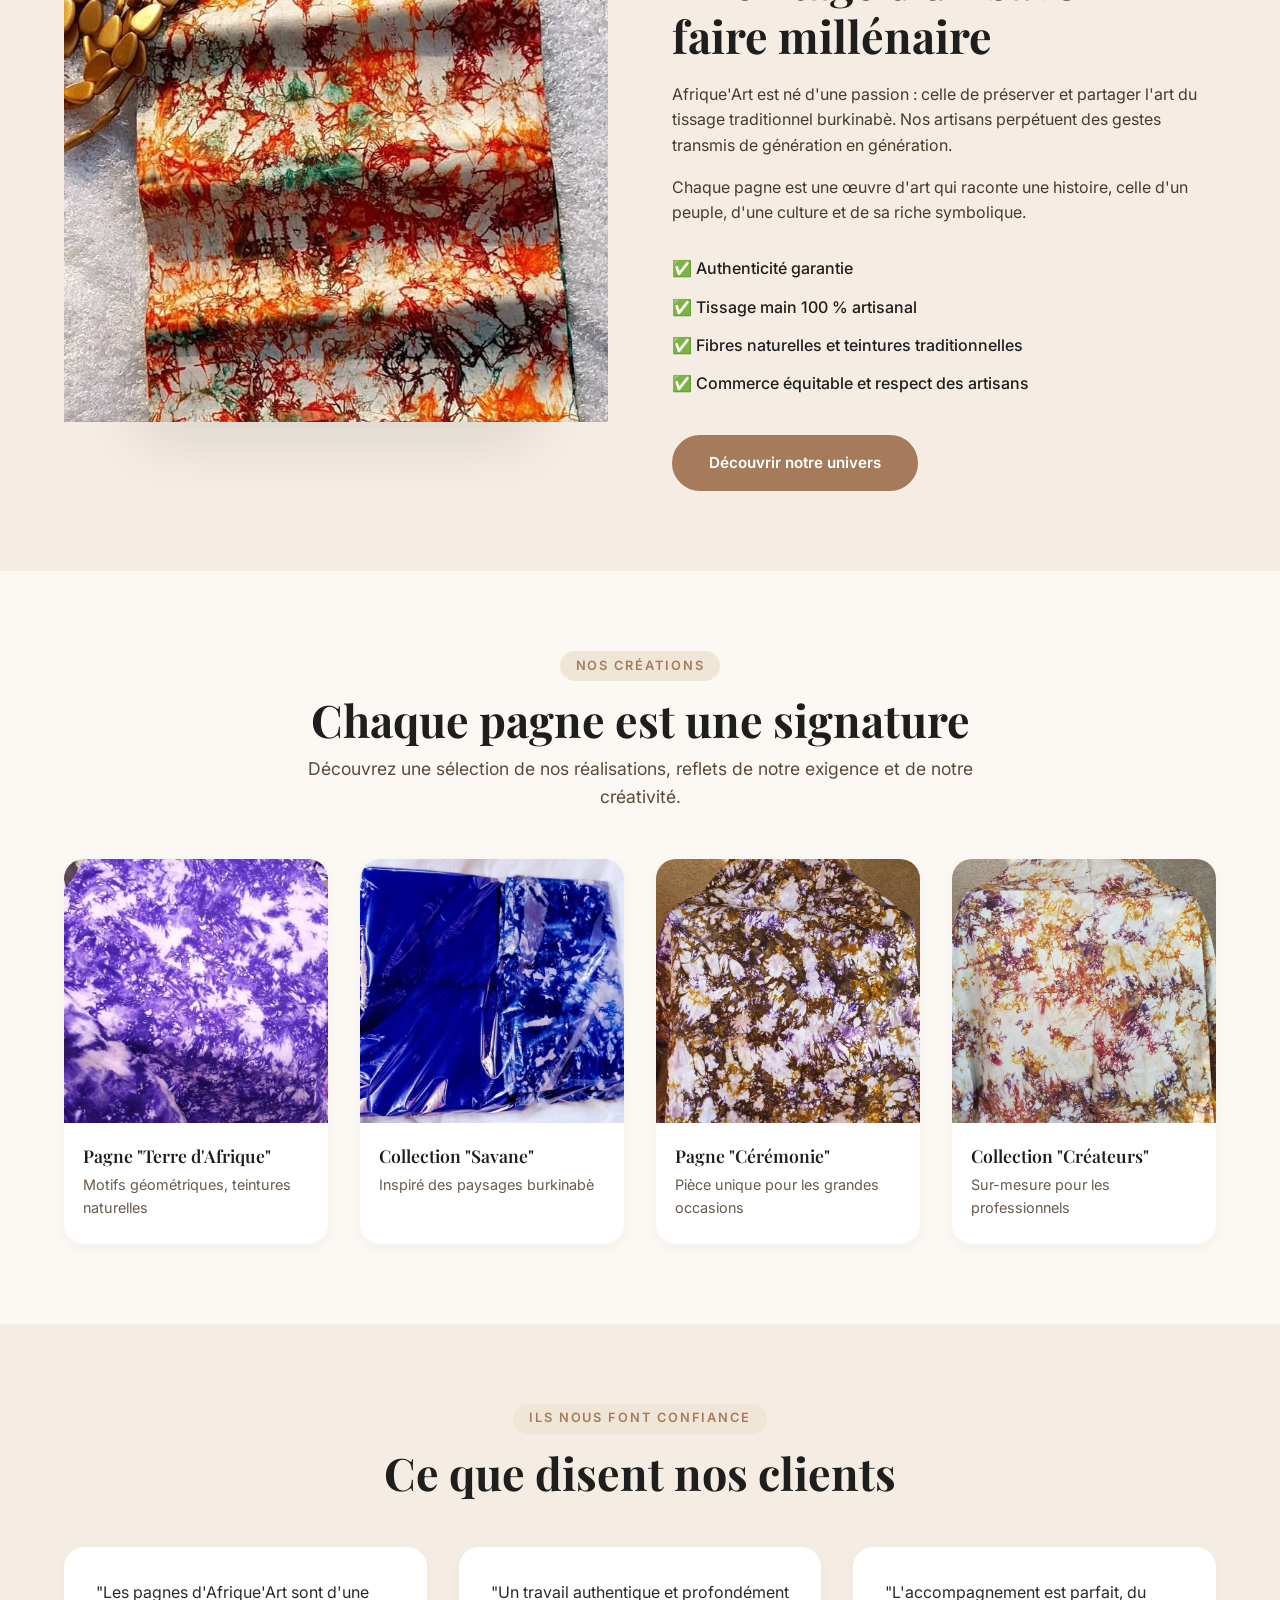
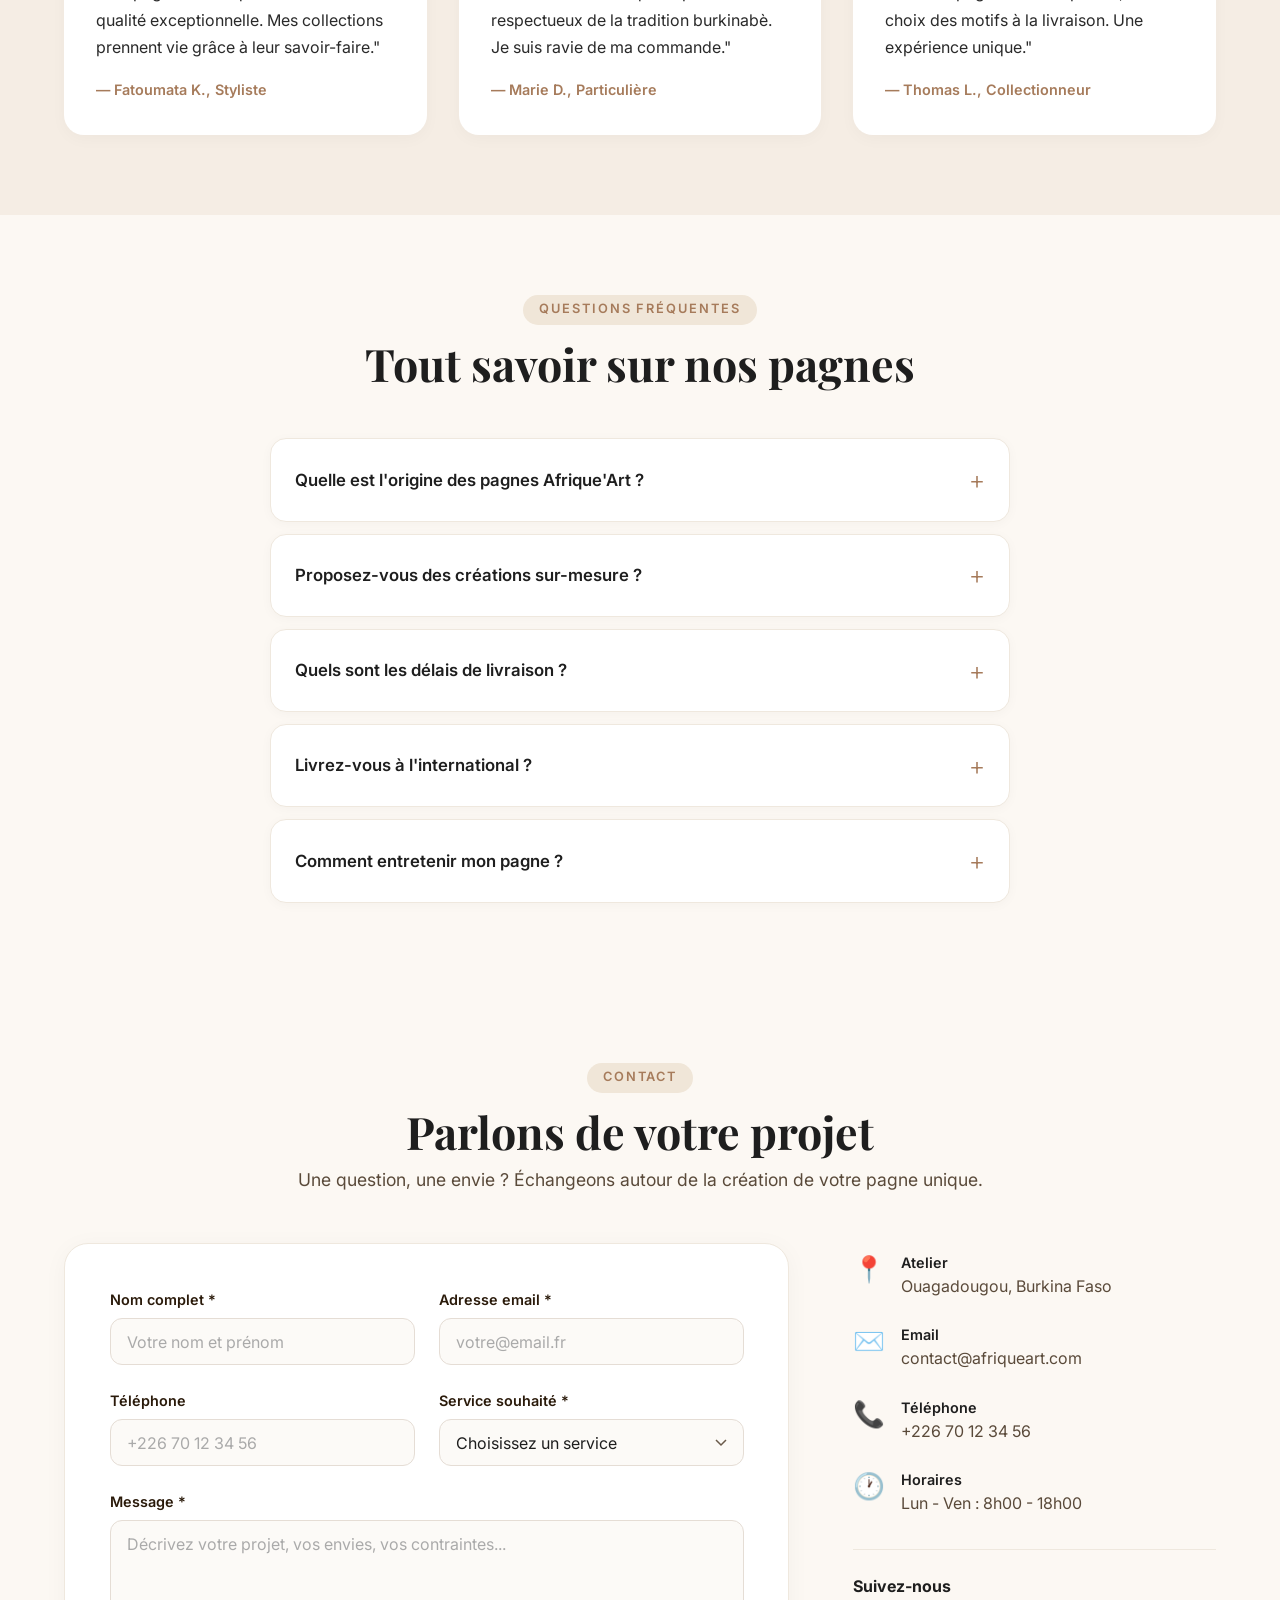
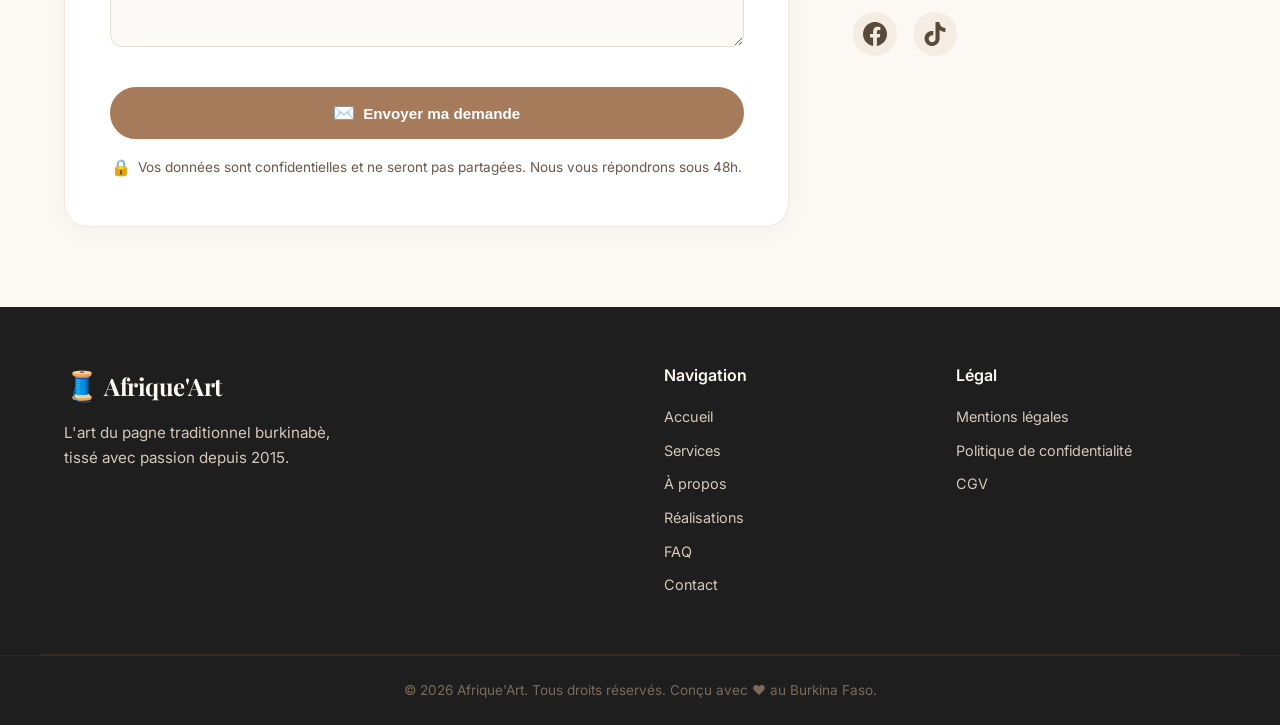
==== commit c751f850: "Add files via upload" ====
--- a/index.html
+++ b/index.html
@@ -54,10 +54,10 @@
             <div class="container hero-inner">
                 <div class="hero-content">
                     <p class="hero-badge">Artisanat d'exception</p>
-                    <h1 id="heroTitle">L'âme du Burkina Faso <br /> faite en chaque pagne</h1>
+                    <h1 id="heroTitle">L'âme du Burkina Faso <br /> tissée en chaque pagne</h1>
                     <p class="hero-text">
-                        Afrique'Art perpétue l'art de confectionner les pagnes traditionnel burkinabè
-                         uniques et chargés d'histoire. Offrez-vous une authenticité inégalable.
+                        Afrique'Art perpétue l'art du tissage traditionnel burkinabè pour créer des pagnes
+                        d'exception, uniques et chargés d'histoire. Offrez-vous une authenticité inégalable.
                     </p>
                     <div class="hero-actions">
                         <a href="#contact" class="btn btn-primary">Demander un devis</a>
@@ -78,14 +78,14 @@
             <div class="container">
                 <div class="section-header">
                     <span class="section-tag">Notre offre</span>
-                    <h2 id="servicesTitle">Des services faitent sur mesure</h2>
+                    <h2 id="servicesTitle">Des services tissés sur mesure</h2>
                     <p class="section-sub">Du pagne traditionnel à la création personnalisée, nous répondons à toutes vos envies.</p>
                 </div>
                 <div class="services-grid">
                     <article class="service-card">
                         <div class="service-icon">🧵</div>
                         <h3>Collections exclusives</h3>
-                        <p>Des pagnes aux motifs authentiques, faite à la main selon les techniques ancestrales du Burkina Faso.</p>
+                        <p>Des pagnes aux motifs authentiques, tissés à la main selon les techniques ancestrales du Burkina Faso.</p>
                     </article>
                     <article class="service-card">
                         <div class="service-icon">✂️</div>
@@ -118,7 +118,7 @@
                     <span class="section-tag">Notre histoire</span>
                     <h2 id="aboutTitle">L'héritage d'un savoir-faire millénaire</h2>
                     <p>
-                        Afrique'Art est né d'une passion : celle de préserver et partager l'art
+                        Afrique'Art est né d'une passion : celle de préserver et partager l'art du tissage
                         traditionnel burkinabè. Nos artisans perpétuent des gestes transmis de génération en génération.
                     </p>
                     <p>
@@ -127,7 +127,7 @@
                     </p>
                     <ul class="about-values">
                         <li>✅ Authenticité garantie</li>
-                        <li>✅ Confectionnement main 100 % artisanal</li>
+                        <li>✅ Tissage main 100 % artisanal</li>
                         <li>✅ Fibres naturelles et teintures traditionnelles</li>
                         <li>✅ Commerce équitable et respect des artisans</li>
                     </ul>
@@ -312,7 +312,7 @@
                             <span class="contact-icon">📍</span>
                             <div>
                                 <strong>Atelier</strong>
-                                <p>Banfora, Burkina Faso</p>
+                                <p>Ouagadougou, Burkina Faso</p>
                             </div>
                         </div>
                         <div class="contact-info-item">
@@ -333,15 +333,22 @@
                             <span class="contact-icon">🕐</span>
                             <div>
                                 <strong>Horaires</strong>
-                                <p>Lun - vem : 5h00 - 18h00</p>
-                                 <p>Sam - Dim : 8h00 - 17h30</p>
+                                <p>Lun - Ven : 8h00 - 18h00</p>
                             </div>
                         </div>
                         <div class="contact-social">
                             <p><strong>Suivez-nous</strong></p>
                             <div class="social-links">
-                                <a href="https://www.facebook.com/profile.php?id=100075700827408" aria-label="Facebook">📘</a>
-                                <a href="https://www.tiktok.com/@afrique_art_" aria-label="Tiktok">🔗</a>
+                                <a href="https://www.facebook.com/profile.php?id=100075700827408" aria-label="Facebook" target="_blank">
+    <svg width="24" height="24" viewBox="0 0 24 24" fill="currentColor" xmlns="http://www.w3.org/2000/svg">
+        <path d="M24 12.073C24 5.405 18.627 0 12 0S0 5.405 0 12.073C0 18.1 4.388 23.094 10.125 24v-8.437H7.078v-3.49h3.047v-2.66c0-3.026 1.792-4.697 4.533-4.697 1.313 0 2.686.236 2.686.236v2.971H15.83c-1.491 0-1.956.931-1.956 1.886v2.264h3.328l-.532 3.49h-2.796V24C19.612 23.094 24 18.1 24 12.073z"/>
+    </svg>
+</a>
+<a href="https://www.tiktok.com/@afrique_art_" aria-label="TikTok" target="_blank">
+    <svg width="24" height="24" viewBox="0 0 24 24" fill="currentColor" xmlns="http://www.w3.org/2000/svg">
+        <path d="M12.525.02c1.31-.02 2.61-.01 3.91-.02.08 1.53.63 3.09 1.75 4.17 1.12 1.11 2.7 1.62 4.24 1.79v4.03c-1.44-.05-2.89-.35-4.2-.97-.57-.26-1.1-.59-1.62-.93-.01 2.92.01 5.84-.02 8.75-.08 1.4-.54 2.79-1.35 3.94-1.31 1.92-3.58 3.17-5.91 3.21-1.43.08-2.86-.31-4.08-1.03-2.02-1.19-3.44-3.37-3.65-5.71-.02-.5-.03-1-.01-1.49.18-1.9 1.12-3.72 2.58-4.96 1.66-1.44 3.98-2.13 6.15-1.72.02 1.48-.04 2.96-.04 4.44-.99-.32-2.15-.23-3.02.37-.63.41-1.11 1.04-1.36 1.75-.21.51-.15 1.07-.14 1.61.24 1.64 1.82 3.02 3.5 2.87 1.12-.01 2.19-.66 2.77-1.61.19-.33.4-.67.41-1.06.1-1.79.06-3.57.07-5.36.01-4.03-.01-8.05.02-12.07z"/>
+    </svg>
+</a>
                             </div>
                         </div>
                     </div>
@@ -391,4 +398,4 @@
 
     <script src="app.js"></script>
 </body>
-</html>
+</html>
--- a/style.css
+++ b/style.css
@@ -1096,4 +1096,27 @@
 /* ============================================================ */
 .header.scrolled {
     box-shadow: 0 4px 30px rgba(0, 0, 0, 0.06);
+}
+/* Ajustement des icônes SVG Facebook */
+.social-links svg {
+    width: 24px;
+    height: 24px;
+    fill: #5a4a3a; /* Couleur par défaut (gris foncé) */
+    transition: fill 0.2s ease;
+}
+
+.social-links a:hover svg {
+    fill: #ffffff; /* Devient blanc au survol */
+}
+/* Ajustement des icônes SVG (TikTok & Facebook) */
+.social-links svg {
+    width: 24px;
+    height: 24px;
+    fill: #5a4a3a; /* Couleur par défaut */
+    transition: fill 0.2s ease, transform 0.2s ease;
+}
+
+.social-links a:hover svg {
+    fill: #ffffff; /* Blanc au survol */
+    transform: scale(1.1); /* Léger zoom au survol */
 }
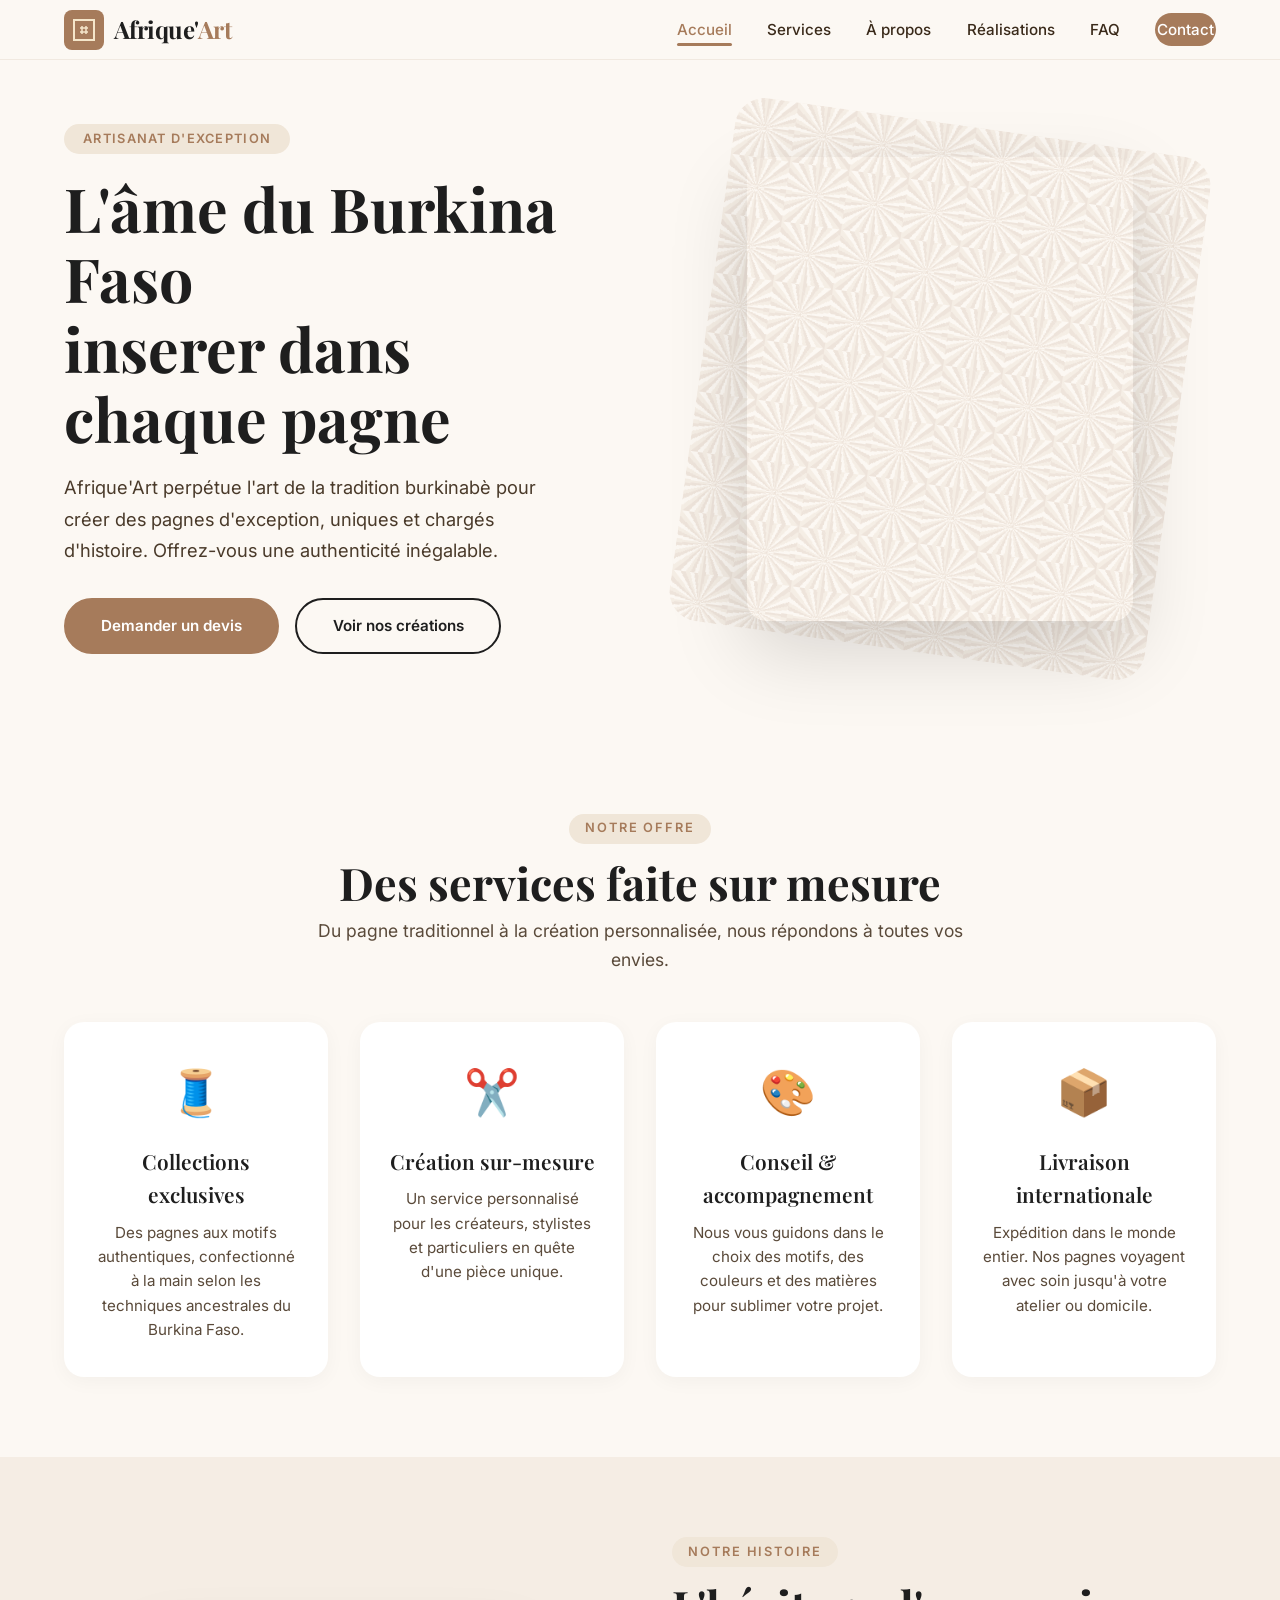
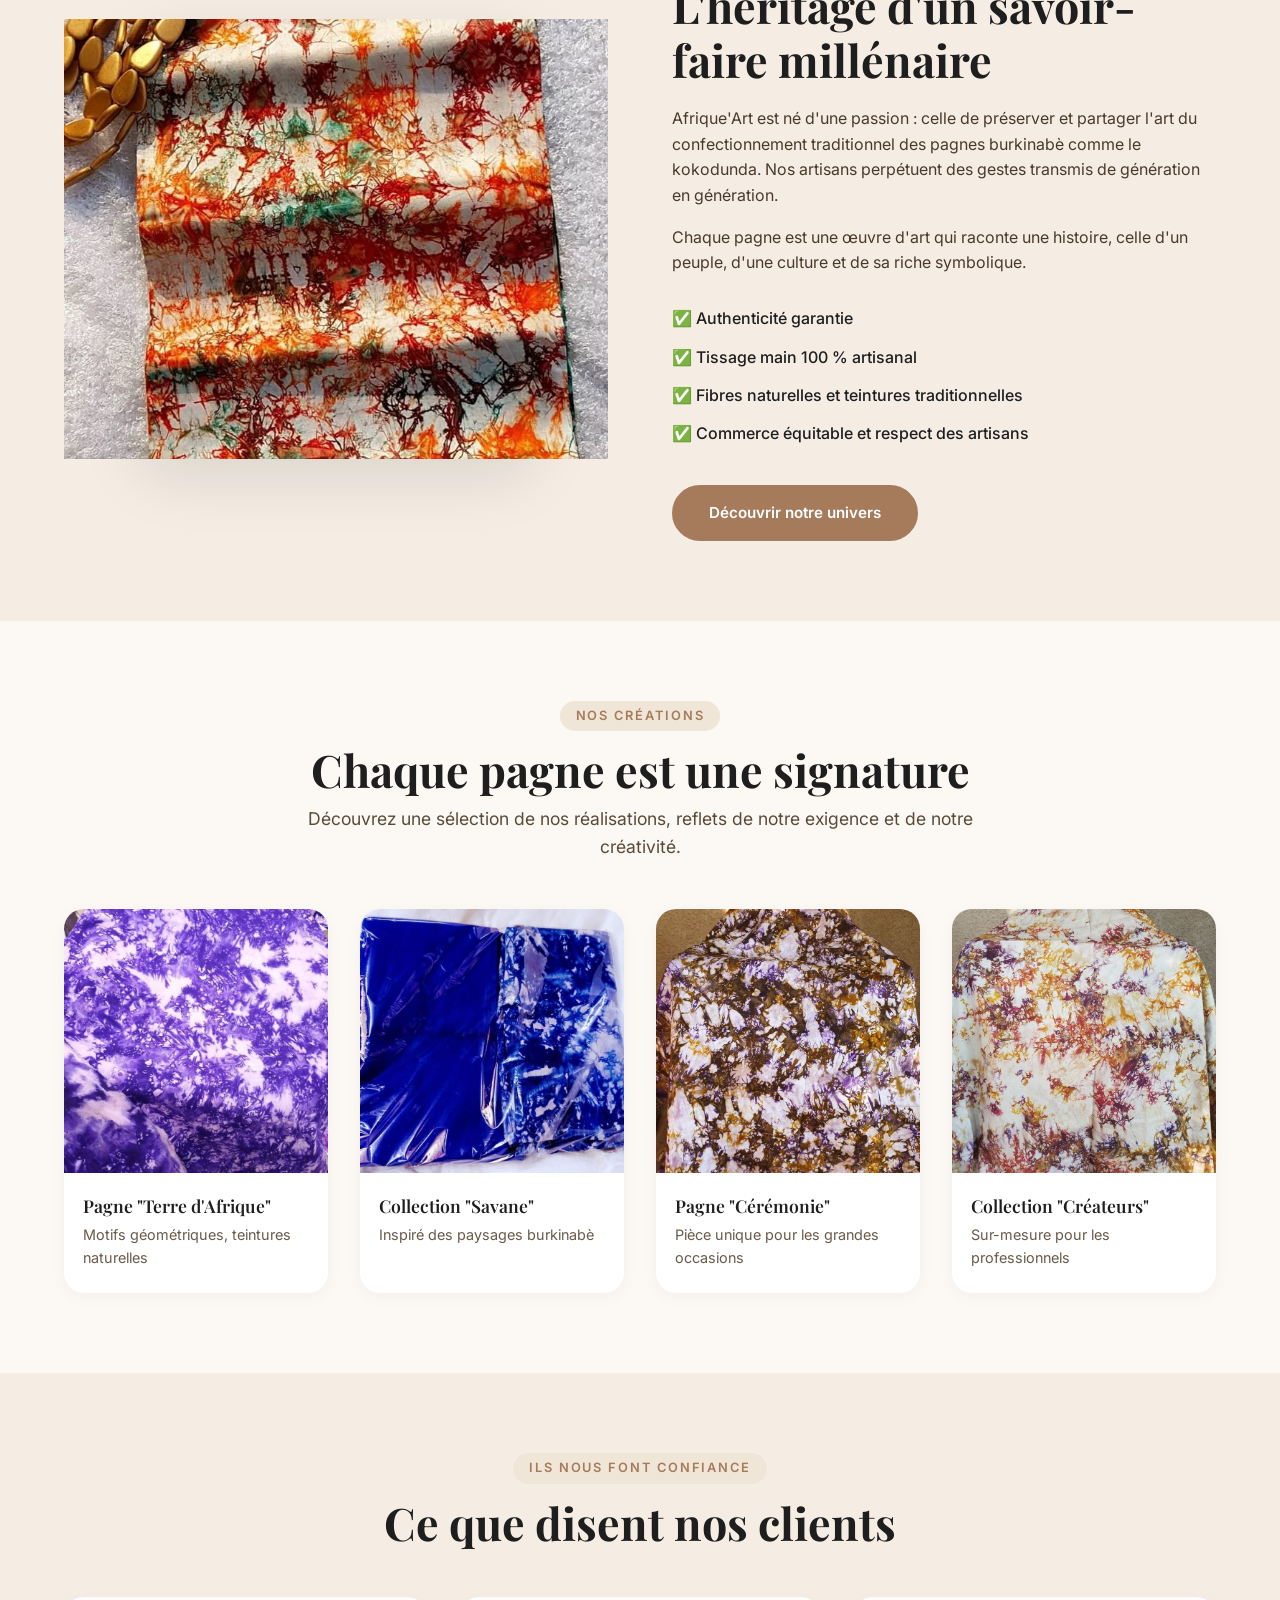
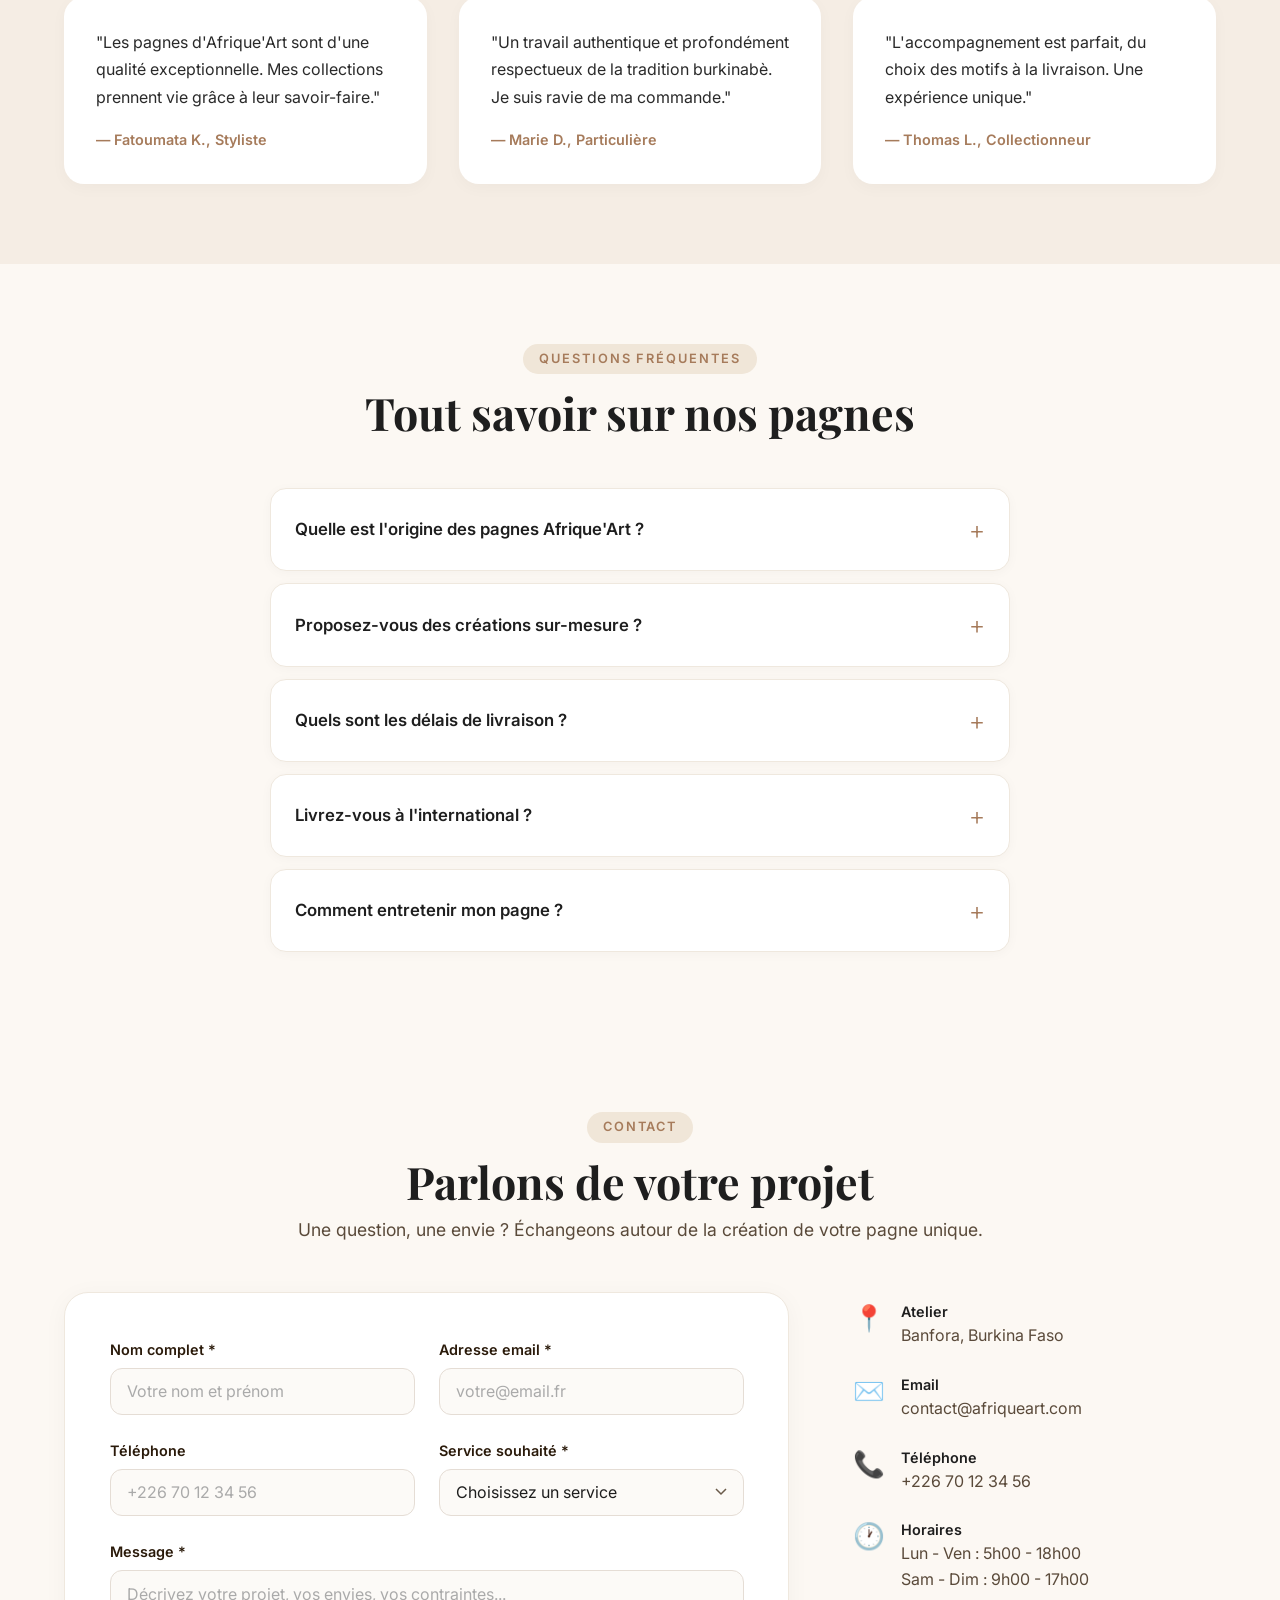
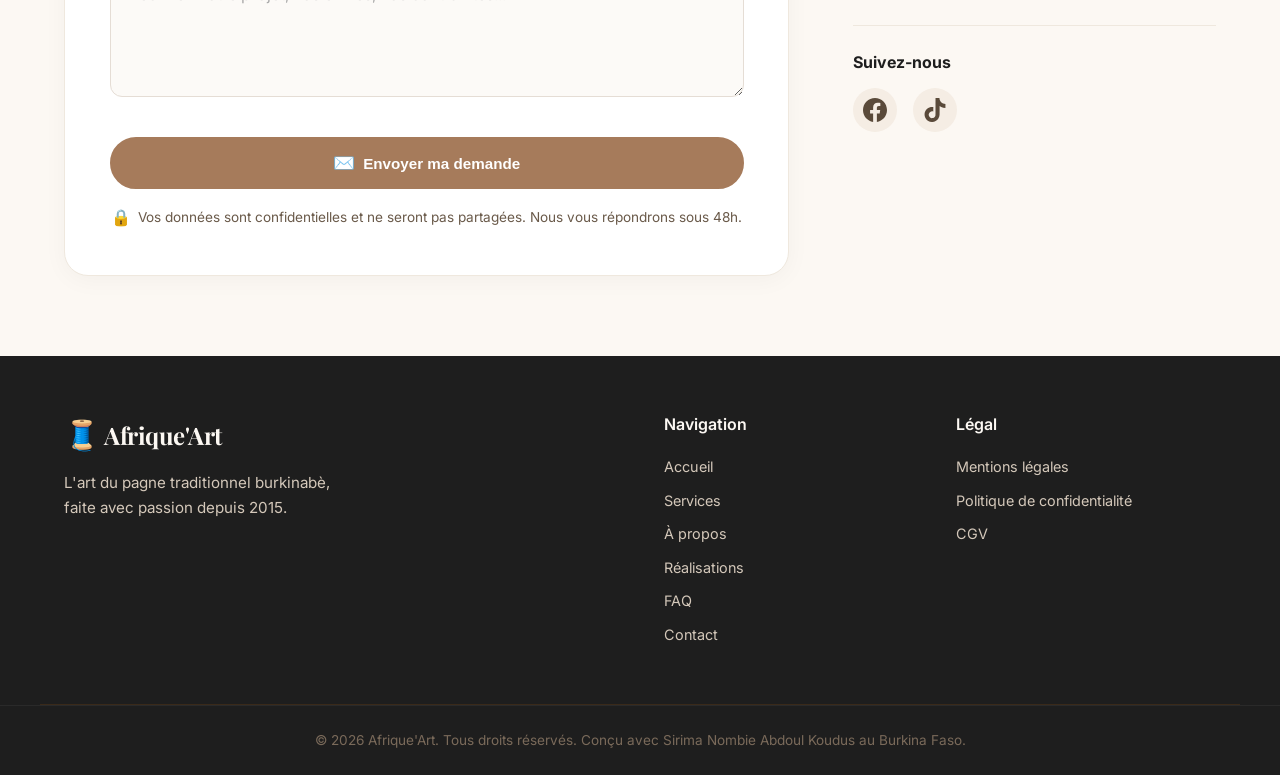
==== commit 88982f50: "Update print statement from 'Hello' to 'Goodbye'" ====
--- a/index.html
+++ b/index.html
@@ -54,9 +54,9 @@
             <div class="container hero-inner">
                 <div class="hero-content">
                     <p class="hero-badge">Artisanat d'exception</p>
-                    <h1 id="heroTitle">L'âme du Burkina Faso <br /> tissée en chaque pagne</h1>
+                    <h1 id="heroTitle">L'âme du Burkina Faso <br /> inserer dans chaque pagne</h1>
                     <p class="hero-text">
-                        Afrique'Art perpétue l'art du tissage traditionnel burkinabè pour créer des pagnes
+                        Afrique'Art perpétue l'art de la tradition burkinabè pour créer des pagnes
                         d'exception, uniques et chargés d'histoire. Offrez-vous une authenticité inégalable.
                     </p>
                     <div class="hero-actions">
@@ -78,14 +78,14 @@
             <div class="container">
                 <div class="section-header">
                     <span class="section-tag">Notre offre</span>
-                    <h2 id="servicesTitle">Des services tissés sur mesure</h2>
+                    <h2 id="servicesTitle">Des services faite sur mesure</h2>
                     <p class="section-sub">Du pagne traditionnel à la création personnalisée, nous répondons à toutes vos envies.</p>
                 </div>
                 <div class="services-grid">
                     <article class="service-card">
                         <div class="service-icon">🧵</div>
                         <h3>Collections exclusives</h3>
-                        <p>Des pagnes aux motifs authentiques, tissés à la main selon les techniques ancestrales du Burkina Faso.</p>
+                        <p>Des pagnes aux motifs authentiques, confectionné à la main selon les techniques ancestrales du Burkina Faso.</p>
                     </article>
                     <article class="service-card">
                         <div class="service-icon">✂️</div>
@@ -118,8 +118,8 @@
                     <span class="section-tag">Notre histoire</span>
                     <h2 id="aboutTitle">L'héritage d'un savoir-faire millénaire</h2>
                     <p>
-                        Afrique'Art est né d'une passion : celle de préserver et partager l'art du tissage
-                        traditionnel burkinabè. Nos artisans perpétuent des gestes transmis de génération en génération.
+                        Afrique'Art est né d'une passion : celle de préserver et partager l'art du confectionnement
+                        traditionnel des pagnes burkinabè comme le kokodunda. Nos artisans perpétuent des gestes transmis de génération en génération.
                     </p>
                     <p>
                         Chaque pagne est une œuvre d'art qui raconte une histoire, celle d'un peuple, d'une culture
@@ -297,7 +297,7 @@
 
                         <button type="submit" class="btn btn-primary btn-full">
                             <span class="btn-icon">✉️</span>
-                            Envoyer ma demande
+                            <a href="https://api.whatsapp.com/send/?phone=22675105070"> Envoyer ma demande</a>
                         </button>
                         <p class="form-note">
                             <span class="form-note-icon">🔒</span>
@@ -312,7 +312,7 @@
                             <span class="contact-icon">📍</span>
                             <div>
                                 <strong>Atelier</strong>
-                                <p>Ouagadougou, Burkina Faso</p>
+                                <p>Banfora, Burkina Faso</p>
                             </div>
                         </div>
                         <div class="contact-info-item">
@@ -333,7 +333,8 @@
                             <span class="contact-icon">🕐</span>
                             <div>
                                 <strong>Horaires</strong>
-                                <p>Lun - Ven : 8h00 - 18h00</p>
+                                <p>Lun - Ven : 5h00 - 18h00</p>
+                                <p>Sam - Dim : 9h00 - 17h00</p>
                             </div>
                         </div>
                         <div class="contact-social">
@@ -365,7 +366,7 @@
             <div class="footer-brand">
                 <span class="logo-icon">🧵</span>
                 <span class="logo-text">Afrique'Art</span>
-                <p>L'art du pagne traditionnel burkinabè, tissé avec passion depuis 2015.</p>
+                <p>L'art du pagne traditionnel burkinabè, faite avec passion depuis 2015.</p>
             </div>
             <div class="footer-links">
                 <div>
@@ -391,11 +392,11 @@
         </div>
         <div class="footer-bottom">
             <div class="container">
-                <p>&copy; 2026 Afrique'Art. Tous droits réservés. Conçu avec ❤️ au Burkina Faso.</p>
+                <p>&copy; 2026 Afrique'Art. Tous droits réservés. Conçu avec Sirima Nombie Abdoul Koudus  au Burkina Faso.</p>
             </div>
         </div>
     </footer>
 
     <script src="app.js"></script>
 </body>
-</html>+</html>
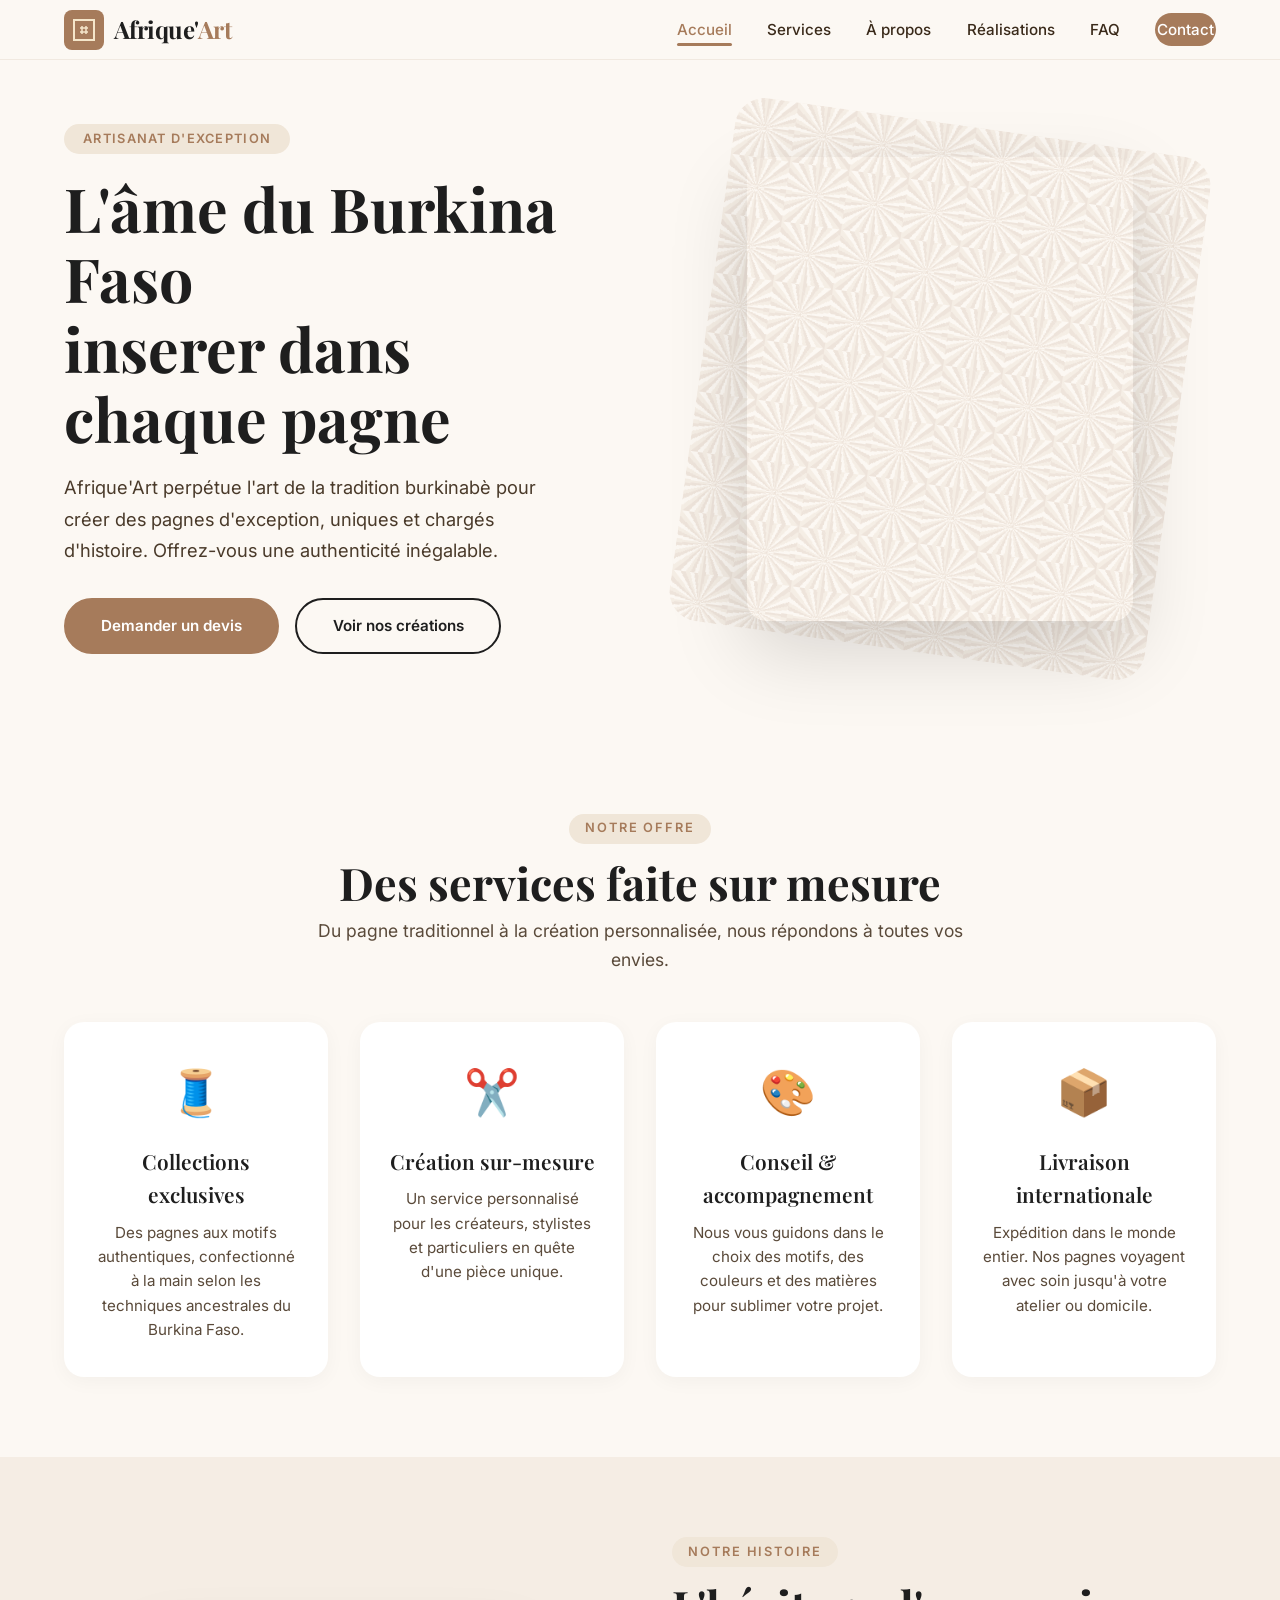
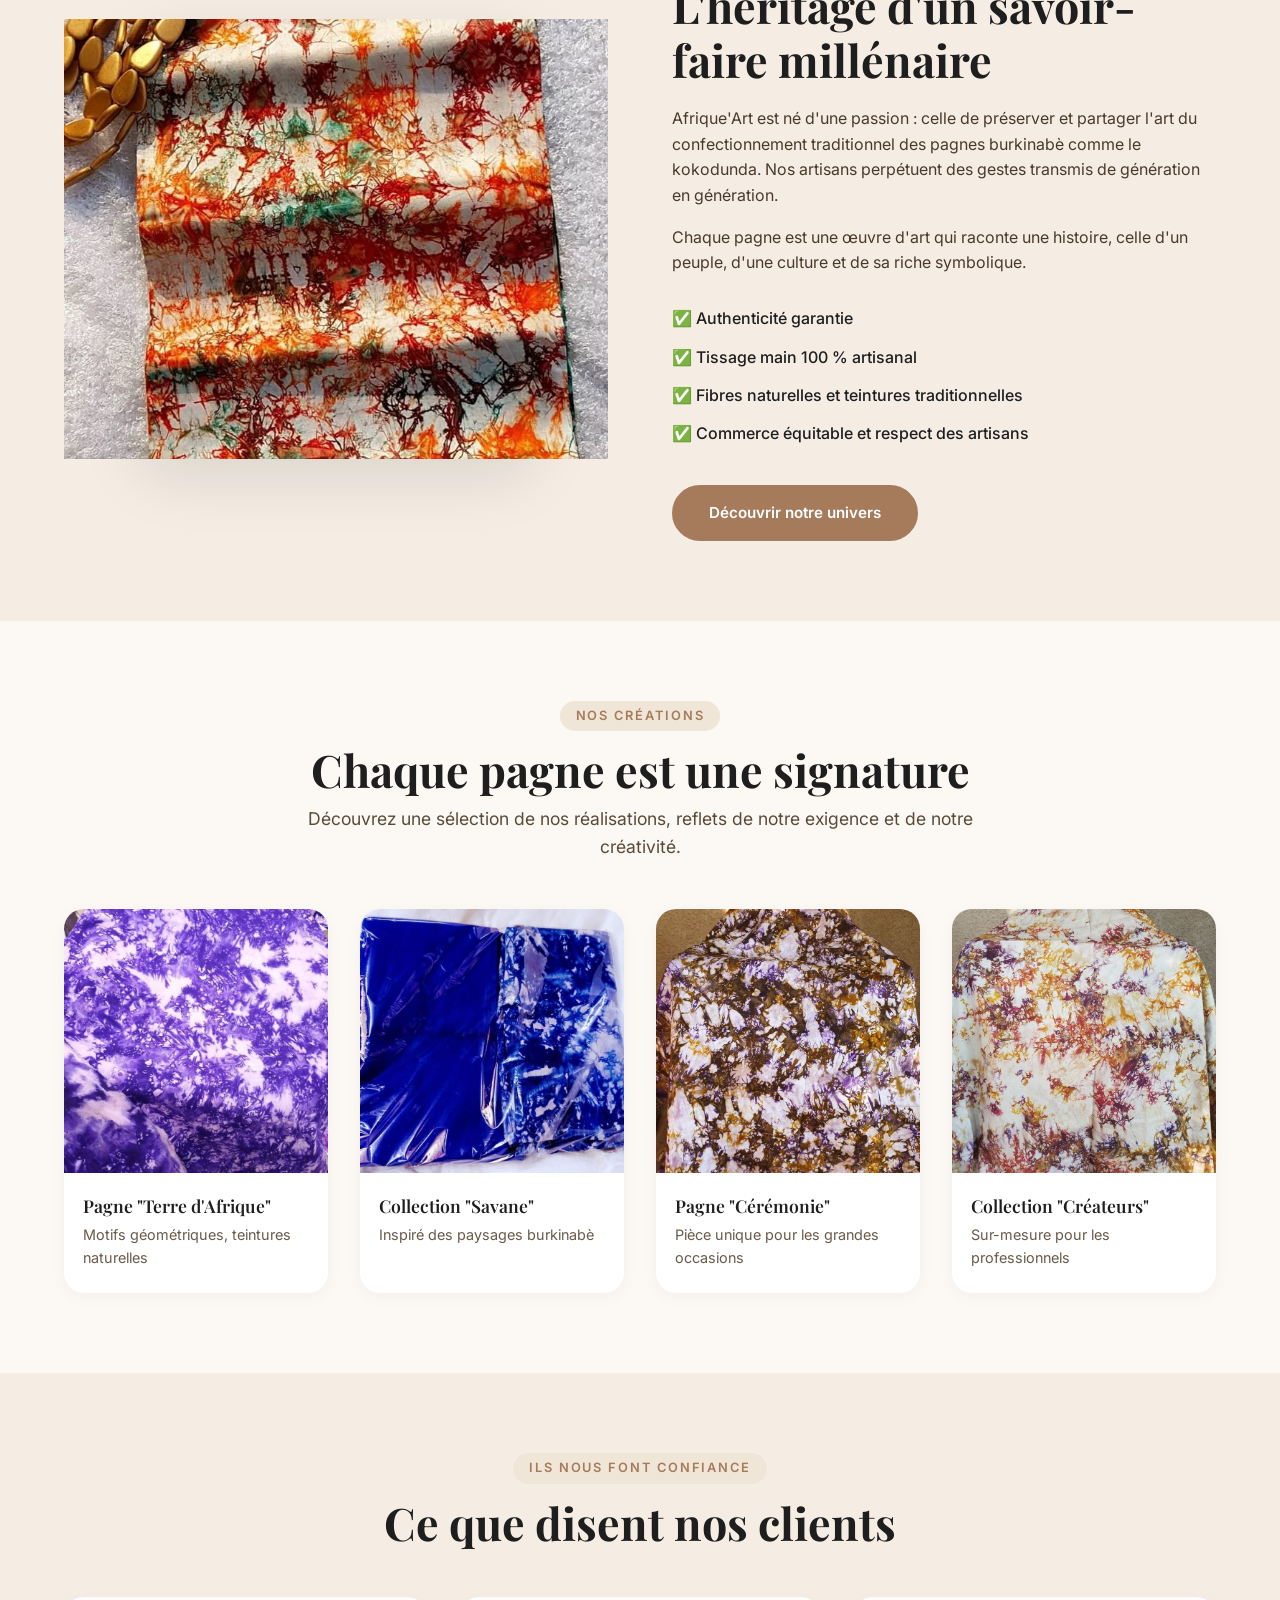
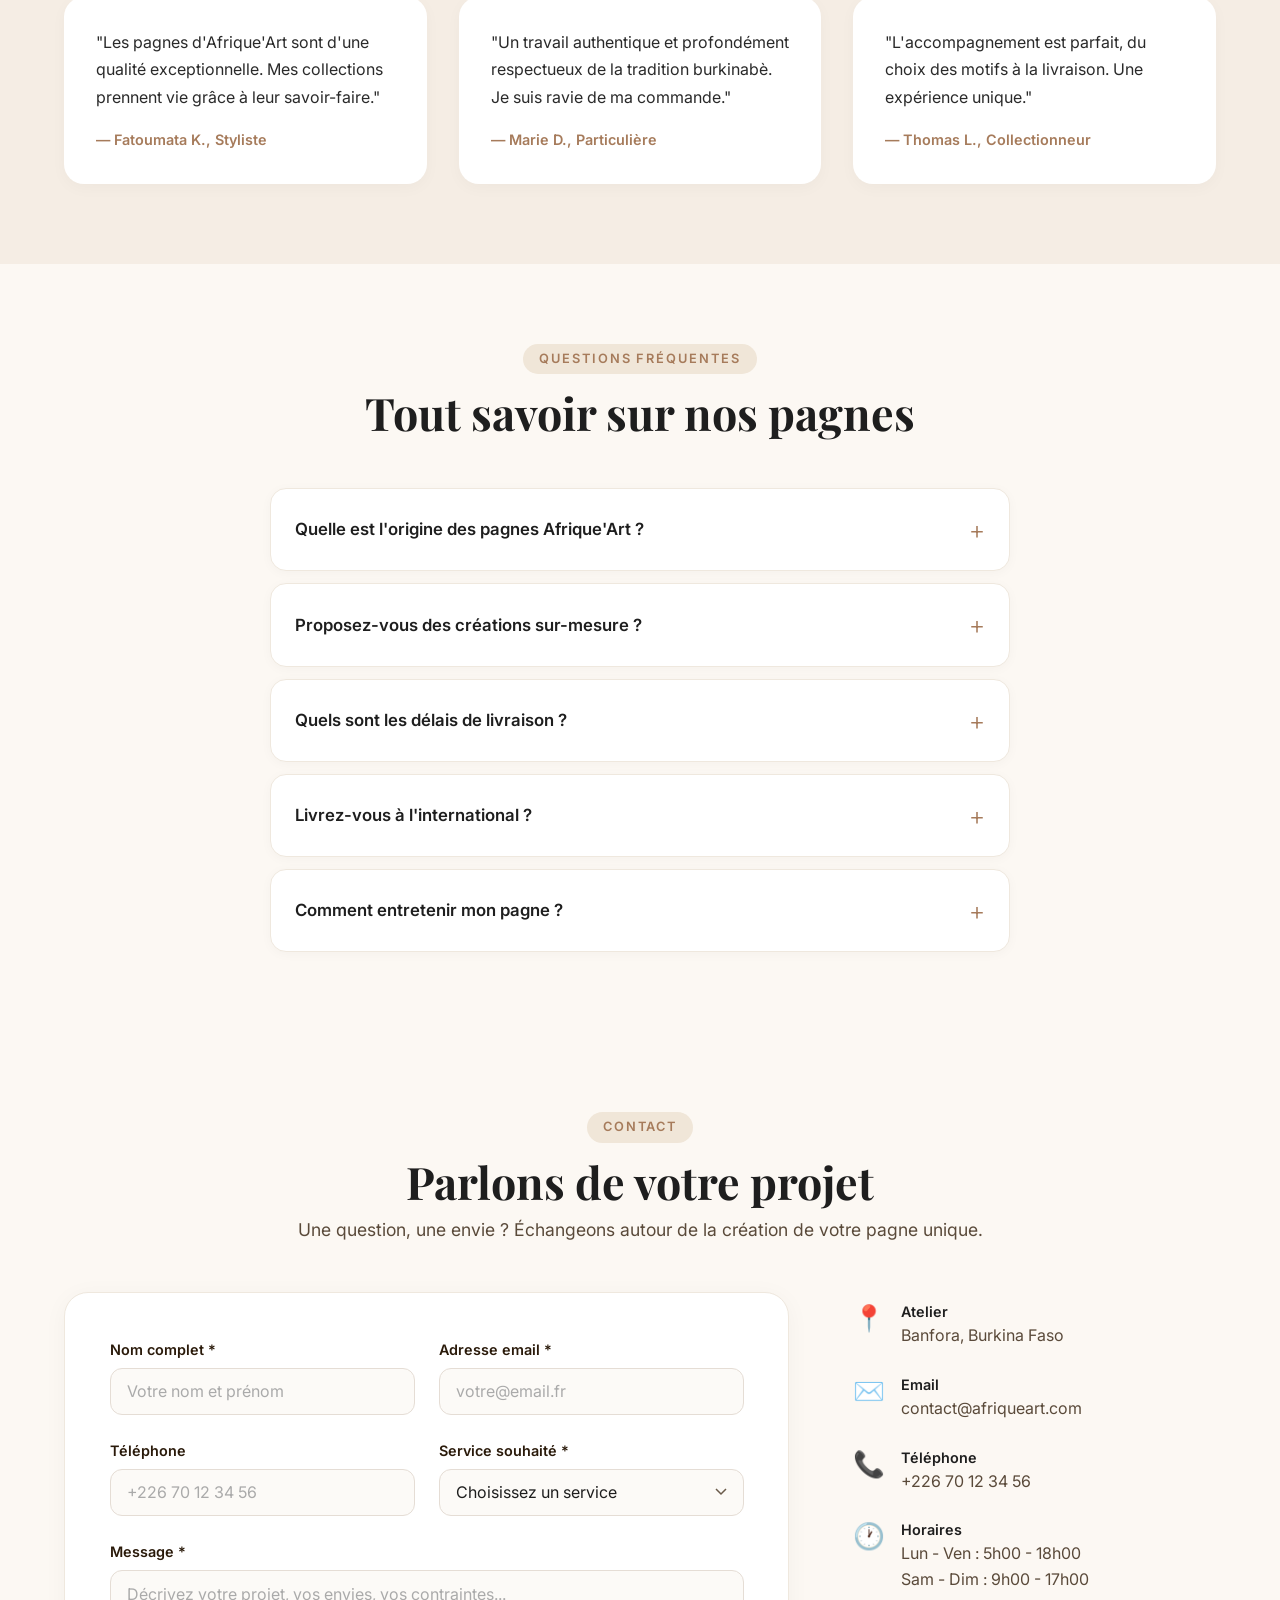
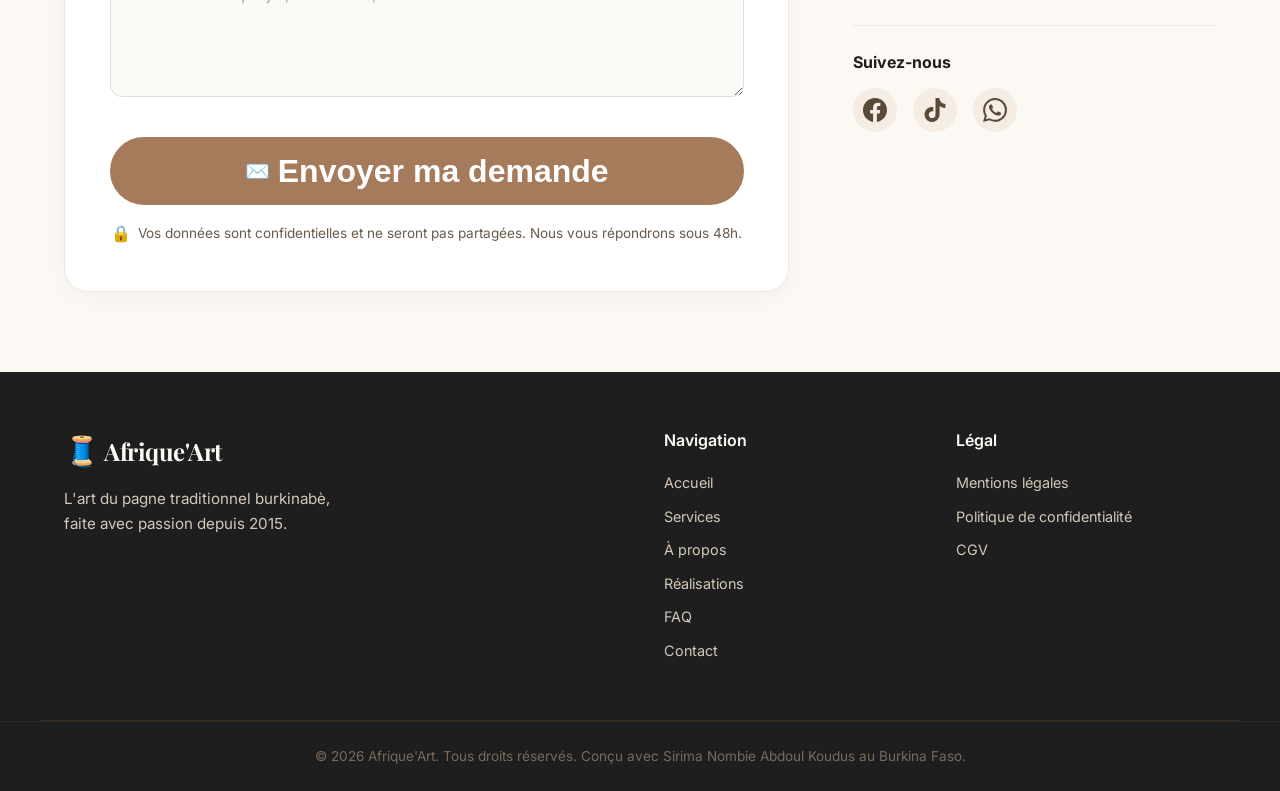
==== commit 68e73392: "Add files via upload" ====
--- a/index.html
+++ b/index.html
@@ -278,7 +278,7 @@
                                     <option value="devis">Demande de devis</option>
                                     <option value="personnalise">Création personnalisée</option>
                                     <option value="partenariat">Partenariat professionnel</option>
-                                    <option value="collection">Achat d'une collection</option>
+                                    <option value="collection">Achat d'un pack</option>
                                     <option value="info">Demande d'information</option>
                                     <option value="autre">Autre</option>
                                 </select>
@@ -297,7 +297,7 @@
 
                         <button type="submit" class="btn btn-primary btn-full">
                             <span class="btn-icon">✉️</span>
-                            <a href="https://api.whatsapp.com/send/?phone=22675105070"> Envoyer ma demande</a>
+                            <a href="https://api.whatsapp.com/send/?phone=22645574217" target="_blank">Envoyer ma demande</a>
                         </button>
                         <p class="form-note">
                             <span class="form-note-icon">🔒</span>
@@ -350,6 +350,11 @@
         <path d="M12.525.02c1.31-.02 2.61-.01 3.91-.02.08 1.53.63 3.09 1.75 4.17 1.12 1.11 2.7 1.62 4.24 1.79v4.03c-1.44-.05-2.89-.35-4.2-.97-.57-.26-1.1-.59-1.62-.93-.01 2.92.01 5.84-.02 8.75-.08 1.4-.54 2.79-1.35 3.94-1.31 1.92-3.58 3.17-5.91 3.21-1.43.08-2.86-.31-4.08-1.03-2.02-1.19-3.44-3.37-3.65-5.71-.02-.5-.03-1-.01-1.49.18-1.9 1.12-3.72 2.58-4.96 1.66-1.44 3.98-2.13 6.15-1.72.02 1.48-.04 2.96-.04 4.44-.99-.32-2.15-.23-3.02.37-.63.41-1.11 1.04-1.36 1.75-.21.51-.15 1.07-.14 1.61.24 1.64 1.82 3.02 3.5 2.87 1.12-.01 2.19-.66 2.77-1.61.19-.33.4-.67.41-1.06.1-1.79.06-3.57.07-5.36.01-4.03-.01-8.05.02-12.07z"/>
     </svg>
 </a>
+<a href="https://api.whatsapp.com/send/?phone=22645574217" aria-label="WhatsApp" target="_blank">
+    <svg width="24" height="24" viewBox="0 0 24 24" fill="currentColor" xmlns="http://www.w3.org/2000/svg">
+        <path d="M17.472 14.382c-.297-.149-1.758-.867-2.03-.967-.273-.099-.471-.148-.67.15-.197.297-.767.966-.94 1.164-.173.199-.347.223-.644.075-.297-.15-1.255-.463-2.39-1.475-.883-.788-1.48-1.761-1.653-2.059-.173-.297-.018-.458.13-.606.134-.133.298-.347.446-.52.149-.174.198-.298.298-.497.099-.198.05-.371-.025-.52-.075-.149-.669-1.612-.916-2.207-.242-.579-.487-.5-.669-.51-.173-.008-.371-.01-.57-.01-.198 0-.52.074-.792.372-.272.297-1.04 1.016-1.04 2.479 0 1.462 1.065 2.875 1.213 3.074.149.198 2.096 3.2 5.077 4.487.709.306 1.262.489 1.694.625.712.227 1.36.195 1.871.118.571-.085 1.758-.719 2.006-1.413.248-.694.248-1.289.173-1.413-.074-.124-.272-.198-.57-.347m-5.421 7.403h-.004a9.87 9.87 0 01-5.031-1.378l-.361-.214-3.741.982.998-3.648-.235-.374a9.86 9.86 0 01-1.51-5.26c.001-5.45 4.436-9.884 9.888-9.884 2.64 0 5.122 1.03 6.988 2.898a9.825 9.825 0 012.893 6.994c-.003 5.45-4.437 9.884-9.885 9.884m8.413-18.297A11.815 11.815 0 0012.05 0C5.495 0 .16 5.335.157 11.892c0 2.096.547 4.142 1.588 5.945L.057 24l6.305-1.654a11.882 11.882 0 005.683 1.448h.005c6.554 0 11.89-5.335 11.893-11.893a11.821 11.821 0 00-3.48-8.413Z"/>
+    </svg>
+</a>
                             </div>
                         </div>
                     </div>
--- a/style.css
+++ b/style.css
@@ -144,10 +144,11 @@
 
 .btn-full {
     width: 100%;
+    font-size: 2rem;
 }
 
 .btn-icon {
-    font-size: 1.1rem;
+    font-size: 1.25rem;
 }
 
 /* ============================================================ */
@@ -734,6 +735,8 @@
 /* Bouton d'envoi */
 .contact-form .btn-full {
     margin-top: 0.5rem;
+    touch-action: manipulation; /* Améliore la réactivité sur mobile */
+
 }
 
 .form-note {
@@ -1119,4 +1122,16 @@
 .social-links a:hover svg {
     fill: #ffffff; /* Blanc au survol */
     transform: scale(1.1); /* Léger zoom au survol */
+}
+/* Ajustement des icônes SVG (Facebook, TikTok, WhatsApp) */
+.social-links svg {
+    width: 24px;
+    height: 24px;
+    fill: #5a4a3a; /* Couleur par défaut */
+    transition: fill 0.2s ease, transform 0.2s ease;
+}
+
+.social-links a:hover svg {
+    fill: #ffffff; /* Blanc au survol */
+    transform: scale(1.1); /* Léger zoom au survol */
 }
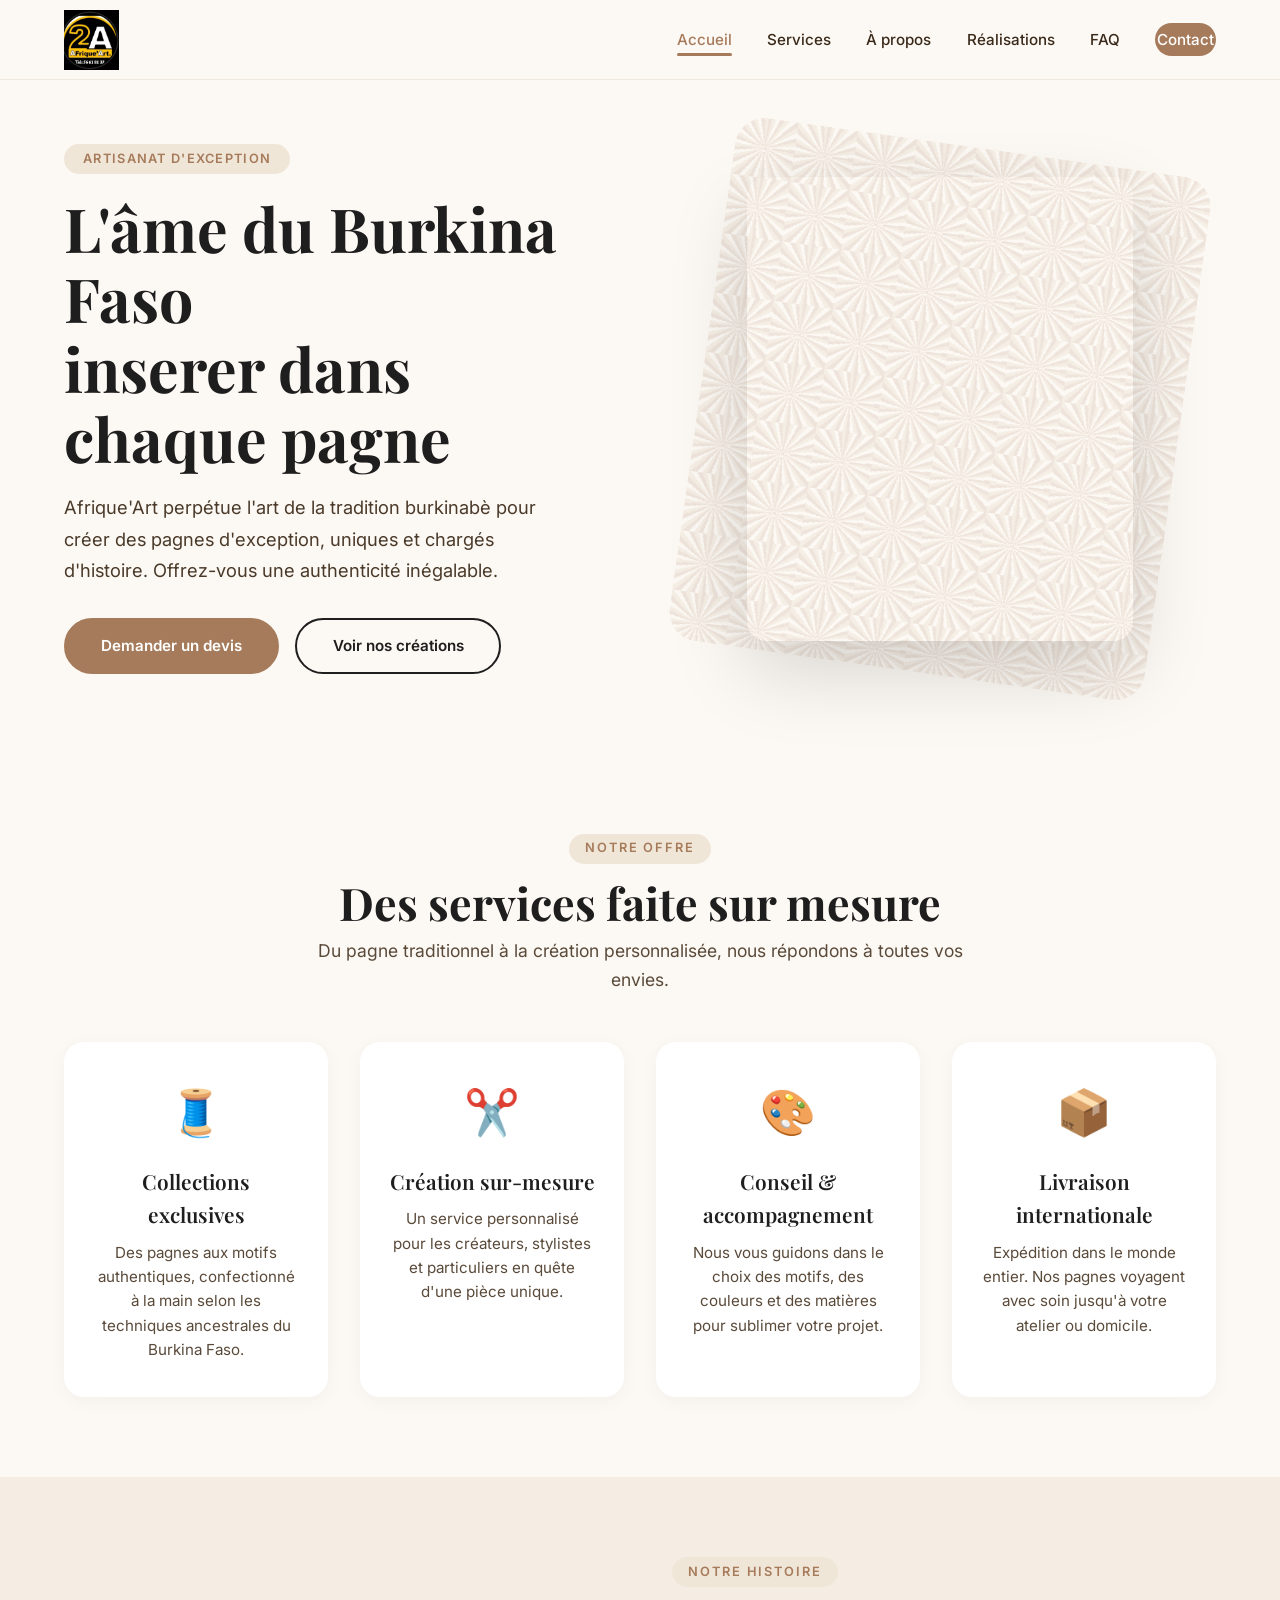
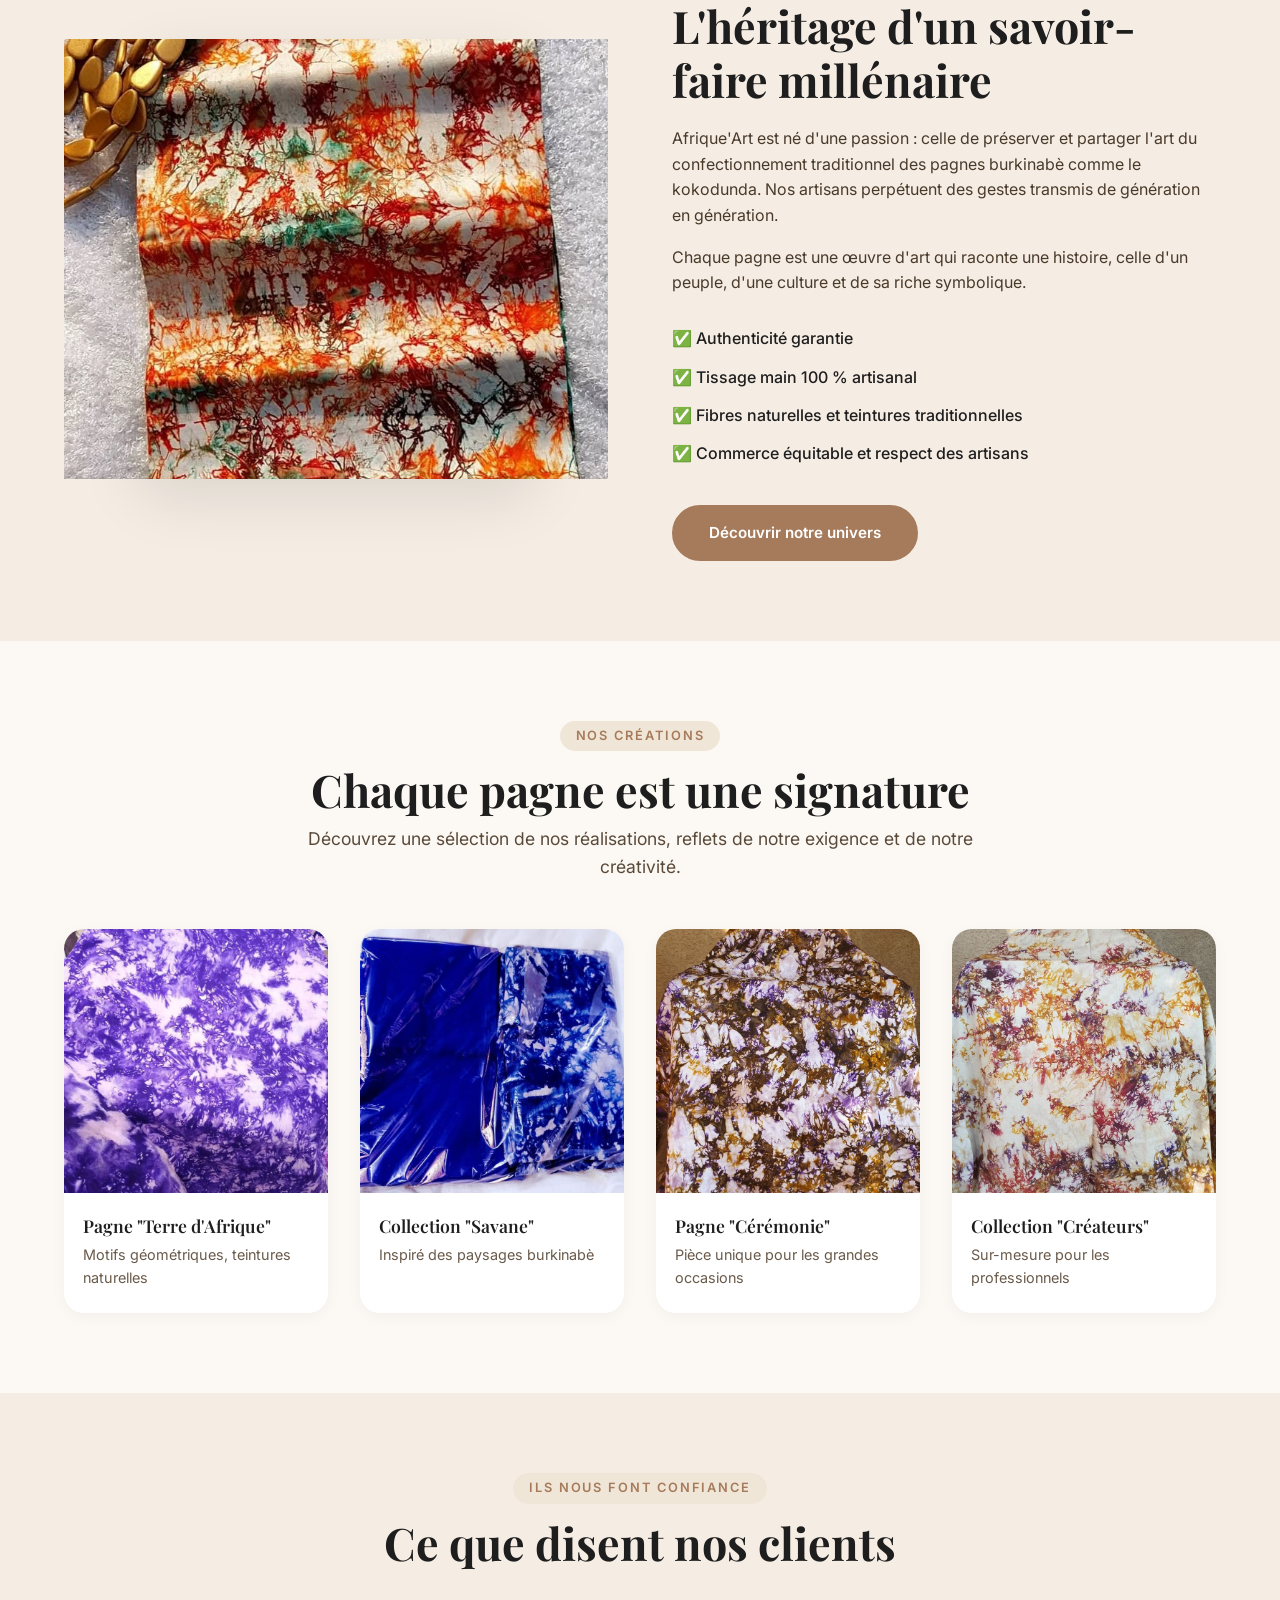
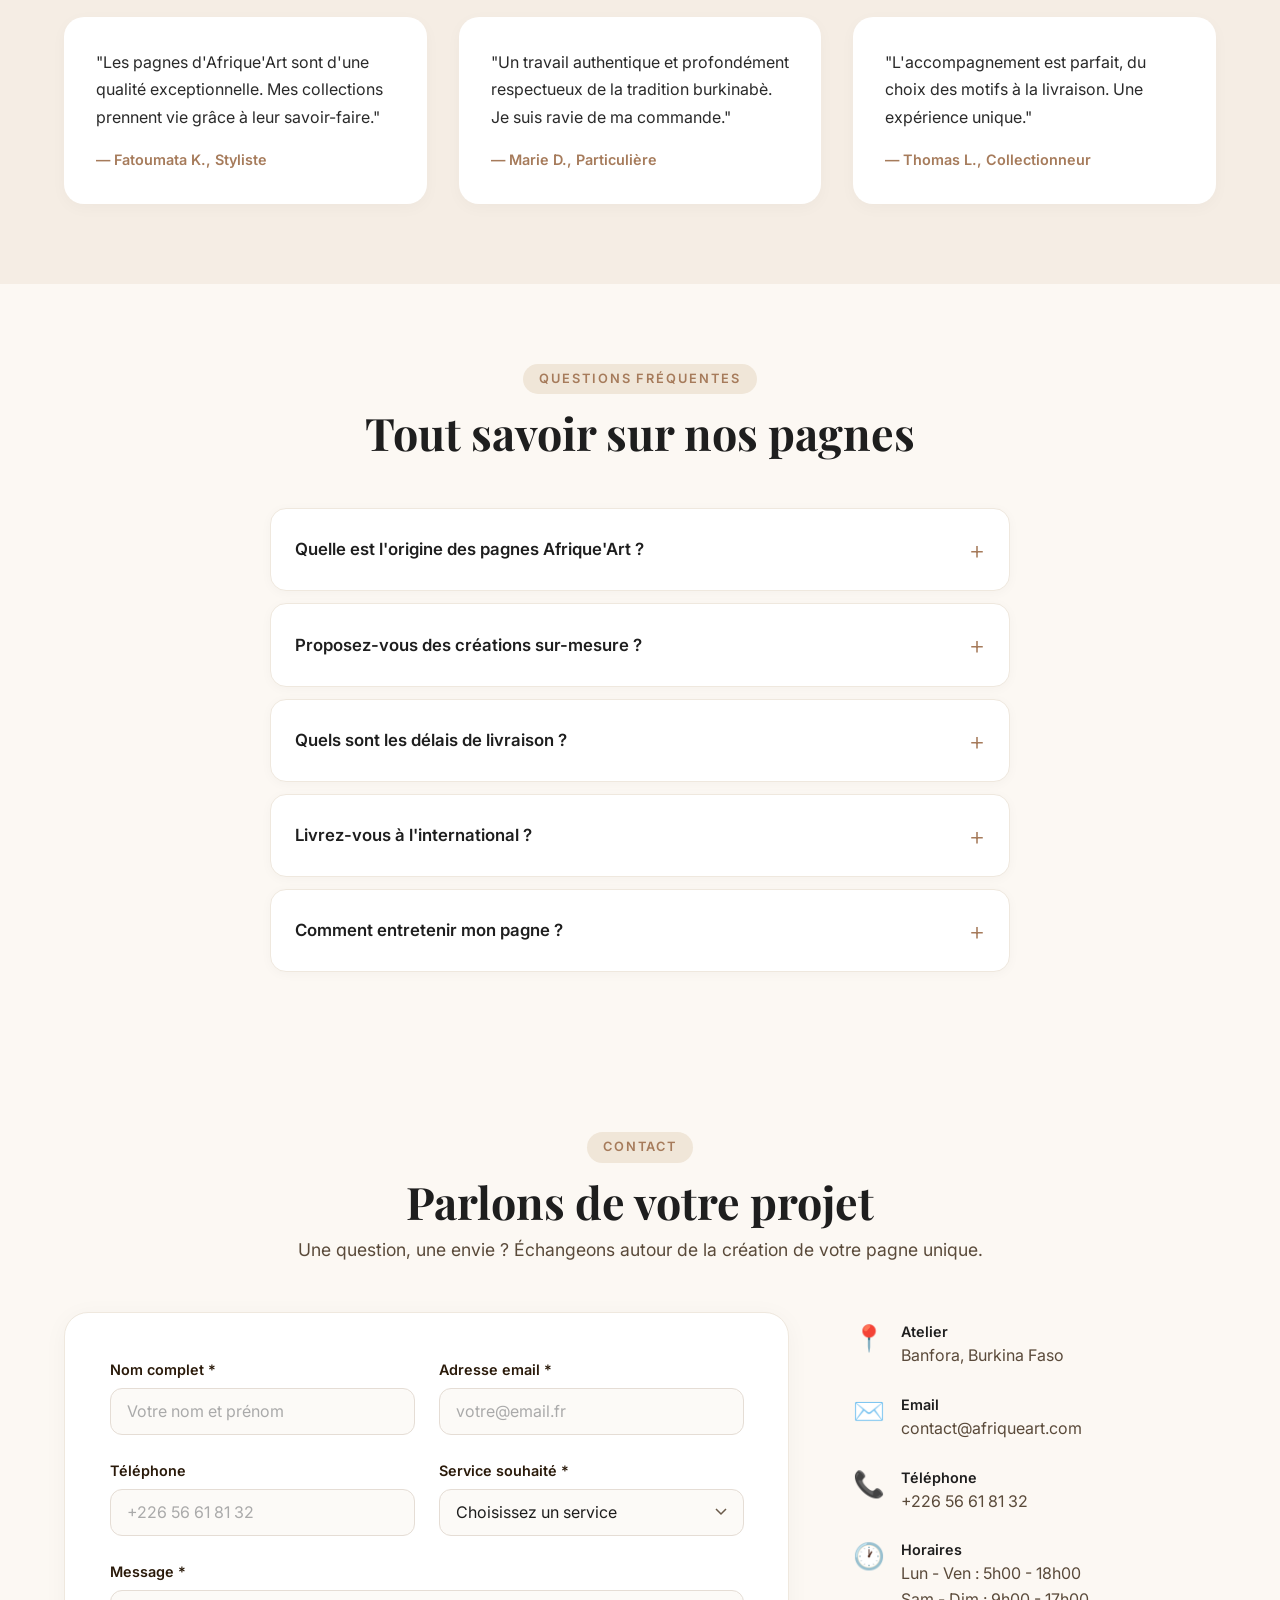
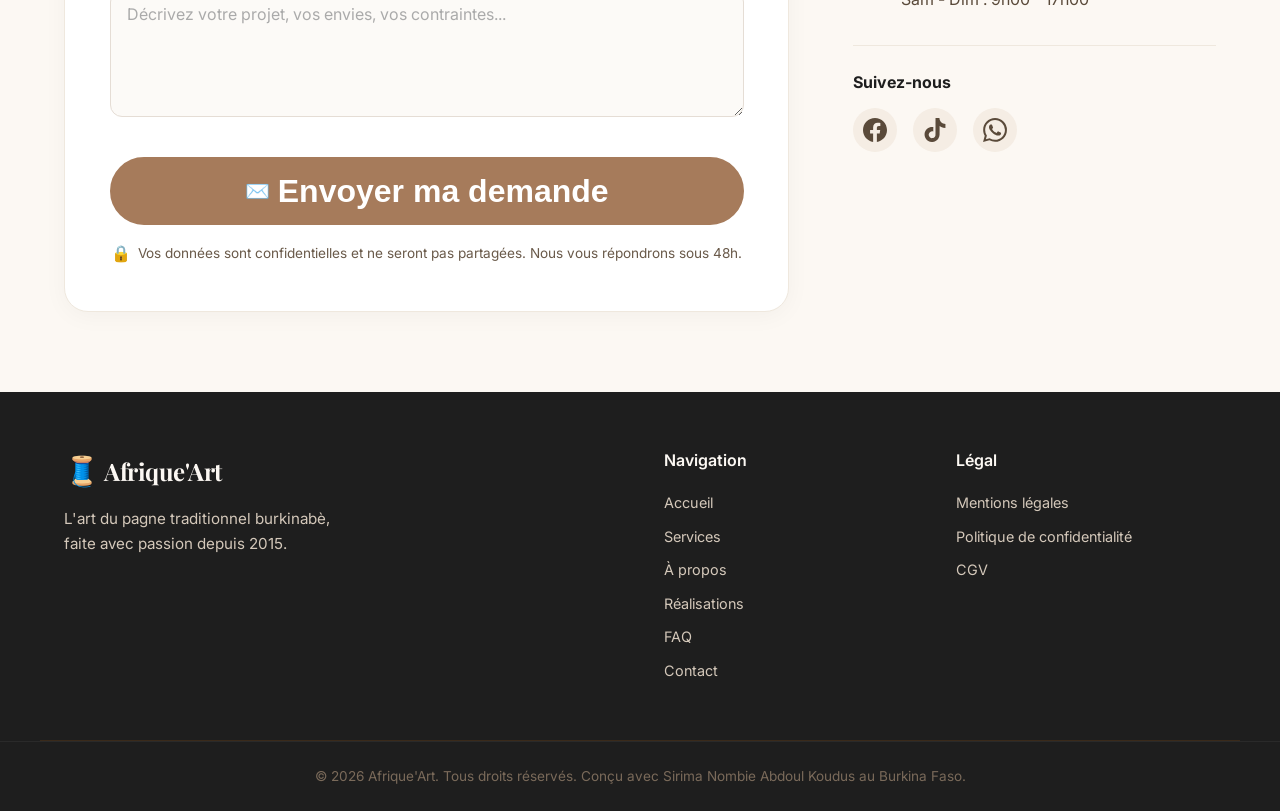
==== commit 7ea7a4f8: "Add files via upload" ====
--- a/index.html
+++ b/index.html
@@ -9,7 +9,7 @@
     <link rel="preconnect" href="https://fonts.gstatic.com" crossorigin />
     <link href="https://fonts.googleapis.com/css2?family=Playfair+Display:ital,wght@0,400;0,700;1,400&family=Inter:wght@300;400;500;600;700&display=swap" rel="stylesheet" />
     <link rel="stylesheet" href="style.css" />
-    <link rel="icon" type="image/svg+xml" href="data:image/svg+xml,%3Csvg xmlns='http://www.w3.org/2000/svg' viewBox='0 0 100 100'%3E%3Crect width='100' height='100' fill='%23A67B5B'/%3E%3Cpath d='M20 20 L80 20 L80 80 L20 80 Z' fill='none' stroke='%23F5E6CA' stroke-width='4'/%3E%3Cpath d='M30 40 L70 40 M30 60 L70 60 M40 30 L40 70 M60 30 L60 70' stroke='%23F5E6CA' stroke-width='2'/%3E%3C/svg%3E" />
+    <link rel="icon" type="image/svg+xml" href="logo.png" />
 </head>
 <body>
     <!-- ============================================================ -->
@@ -19,12 +19,7 @@
         <div class="container header-inner">
             <!-- Logo -->
             <a href="index.html" class="logo" aria-label="Afrique'Art - Accueil">
-                <svg class="logo-svg" width="40" height="40" viewBox="0 0 40 40" fill="none" xmlns="http://www.w3.org/2000/svg" aria-hidden="true">
-                    <rect width="40" height="40" rx="8" fill="#A67B5B" />
-                    <path d="M10 10L30 10L30 30L10 30Z" stroke="#F5E6CA" stroke-width="2" />
-                    <path d="M16 18L24 18M16 22L24 22M18 16L18 24M22 16L22 24" stroke="#F5E6CA" stroke-width="1.5" />
-                </svg>
-                <span class="logo-text">Afrique'<span class="logo-highlight">Art</span></span>
+                <img src="logo.png" alt="Logo Afrique'Art" class="logo-img" style="height: 60px; width: auto;">
             </a>
 
             <!-- Bouton hamburger (mobile) -->
@@ -148,31 +143,31 @@
                 </div>
                 <div class="realisations-grid">
                     <figure class="realisation-card">
-    <div class="realisation-image" style="background-image: url('Koko\ Dunda.jpg'); background-size: cover; background-position: center;"></div>
-    <figcaption>
-        <h3>Pagne "Terre d'Afrique"</h3>
-        <p>Motifs géométriques, teintures naturelles</p>
-    </figcaption>
-</figure>
-                    <figure class="realisation-card">
-    <div class="realisation-image" style="background-image: url('Koko\ Dunda\ \(1\).jpg'); background-size: cover; background-position: center;"></div>
-    <figcaption>
-        <h3>Collection "Savane"</h3>
-        <p>Inspiré des paysages burkinabè</p>
+                        <div class="realisation-image" style="background-image: url('Koko\ Dunda.jpg'); background-size: cover; background-position: center;"></div>
+                        <figcaption>
+                            <h3>Pagne "Terre d'Afrique"</h3>
+                            <p>Motifs géométriques, teintures naturelles</p>
                         </figcaption>
                     </figure>
                     <figure class="realisation-card">
-    <div class="realisation-image" style="background-image: url('Kokodunda\ salade.jpg'); background-size: cover; background-position: center;"></div>
-    <figcaption>
-        <h3>Pagne "Cérémonie"</h3>
-        <p>Pièce unique pour les grandes occasions</p>
-    </figcaption>
-</figure>
+                        <div class="realisation-image" style="background-image: url('Koko\ Dunda\ \(1\).jpg'); background-size: cover; background-position: center;"></div>
+                        <figcaption>
+                            <h3>Collection "Savane"</h3>
+                            <p>Inspiré des paysages burkinabè</p>
+                        </figcaption>
+                    </figure>
                     <figure class="realisation-card">
-    <div class="realisation-image" style="background-image: url('Kokodunda\ salade\ \(2\).jpg'); background-size: cover; background-position: center;"></div>
-    <figcaption>
-        <h3>Collection "Créateurs"</h3>
-        <p>Sur-mesure pour les professionnels</p>
+                        <div class="realisation-image" style="background-image: url('Kokodunda\ salade.jpg'); background-size: cover; background-position: center;"></div>
+                        <figcaption>
+                            <h3>Pagne "Cérémonie"</h3>
+                            <p>Pièce unique pour les grandes occasions</p>
+                        </figcaption>
+                    </figure>
+                    <figure class="realisation-card">
+                        <div class="realisation-image" style="background-image: url('Kokodunda\ salade\ \(2\).jpg'); background-size: cover; background-position: center;"></div>
+                        <figcaption>
+                            <h3>Collection "Créateurs"</h3>
+                            <p>Sur-mesure pour les professionnels</p>
                         </figcaption>
                     </figure>
                 </div>
@@ -268,8 +263,8 @@
                         <div class="form-row">
                             <div class="form-group">
                                 <label for="phone">Téléphone</label>
-                                <input type="tel" id="phone" name="phone" placeholder="+226 70 12 34 56" autocomplete="tel" />
-                                <span class="error-message" id="phoneError">Format invalide. Ex: +226 70 12 34 56</span>
+                                <input type="tel" id="phone" name="phone" placeholder="+226 56 61 81 32" autocomplete="tel" />
+                                <span class="error-message" id="phoneError">Format invalide. Ex: +226 56 61 81 32</span>
                             </div>
                             <div class="form-group">
                                 <label for="service">Service souhaité *</label>
@@ -297,7 +292,7 @@
 
                         <button type="submit" class="btn btn-primary btn-full">
                             <span class="btn-icon">✉️</span>
-                            <a href="https://api.whatsapp.com/send/?phone=22645574217" target="_blank">Envoyer ma demande</a>
+                            <a href="https://api.whatsapp.com/send/?phone=22656618132" target="_blank">Envoyer ma demande</a>
                         </button>
                         <p class="form-note">
                             <span class="form-note-icon">🔒</span>
@@ -326,7 +321,7 @@
                             <span class="contact-icon">📞</span>
                             <div>
                                 <strong>Téléphone</strong>
-                                <a href="tel:+22670123456">+226 70 12 34 56</a>
+                                <a href="tel:+22656618132">+226 56 61 81 32</a>
                             </div>
                         </div>
                         <div class="contact-info-item">
@@ -341,20 +336,20 @@
                             <p><strong>Suivez-nous</strong></p>
                             <div class="social-links">
                                 <a href="https://www.facebook.com/profile.php?id=100075700827408" aria-label="Facebook" target="_blank">
-    <svg width="24" height="24" viewBox="0 0 24 24" fill="currentColor" xmlns="http://www.w3.org/2000/svg">
-        <path d="M24 12.073C24 5.405 18.627 0 12 0S0 5.405 0 12.073C0 18.1 4.388 23.094 10.125 24v-8.437H7.078v-3.49h3.047v-2.66c0-3.026 1.792-4.697 4.533-4.697 1.313 0 2.686.236 2.686.236v2.971H15.83c-1.491 0-1.956.931-1.956 1.886v2.264h3.328l-.532 3.49h-2.796V24C19.612 23.094 24 18.1 24 12.073z"/>
-    </svg>
-</a>
-<a href="https://www.tiktok.com/@afrique_art_" aria-label="TikTok" target="_blank">
-    <svg width="24" height="24" viewBox="0 0 24 24" fill="currentColor" xmlns="http://www.w3.org/2000/svg">
-        <path d="M12.525.02c1.31-.02 2.61-.01 3.91-.02.08 1.53.63 3.09 1.75 4.17 1.12 1.11 2.7 1.62 4.24 1.79v4.03c-1.44-.05-2.89-.35-4.2-.97-.57-.26-1.1-.59-1.62-.93-.01 2.92.01 5.84-.02 8.75-.08 1.4-.54 2.79-1.35 3.94-1.31 1.92-3.58 3.17-5.91 3.21-1.43.08-2.86-.31-4.08-1.03-2.02-1.19-3.44-3.37-3.65-5.71-.02-.5-.03-1-.01-1.49.18-1.9 1.12-3.72 2.58-4.96 1.66-1.44 3.98-2.13 6.15-1.72.02 1.48-.04 2.96-.04 4.44-.99-.32-2.15-.23-3.02.37-.63.41-1.11 1.04-1.36 1.75-.21.51-.15 1.07-.14 1.61.24 1.64 1.82 3.02 3.5 2.87 1.12-.01 2.19-.66 2.77-1.61.19-.33.4-.67.41-1.06.1-1.79.06-3.57.07-5.36.01-4.03-.01-8.05.02-12.07z"/>
-    </svg>
-</a>
-<a href="https://api.whatsapp.com/send/?phone=22645574217" aria-label="WhatsApp" target="_blank">
-    <svg width="24" height="24" viewBox="0 0 24 24" fill="currentColor" xmlns="http://www.w3.org/2000/svg">
-        <path d="M17.472 14.382c-.297-.149-1.758-.867-2.03-.967-.273-.099-.471-.148-.67.15-.197.297-.767.966-.94 1.164-.173.199-.347.223-.644.075-.297-.15-1.255-.463-2.39-1.475-.883-.788-1.48-1.761-1.653-2.059-.173-.297-.018-.458.13-.606.134-.133.298-.347.446-.52.149-.174.198-.298.298-.497.099-.198.05-.371-.025-.52-.075-.149-.669-1.612-.916-2.207-.242-.579-.487-.5-.669-.51-.173-.008-.371-.01-.57-.01-.198 0-.52.074-.792.372-.272.297-1.04 1.016-1.04 2.479 0 1.462 1.065 2.875 1.213 3.074.149.198 2.096 3.2 5.077 4.487.709.306 1.262.489 1.694.625.712.227 1.36.195 1.871.118.571-.085 1.758-.719 2.006-1.413.248-.694.248-1.289.173-1.413-.074-.124-.272-.198-.57-.347m-5.421 7.403h-.004a9.87 9.87 0 01-5.031-1.378l-.361-.214-3.741.982.998-3.648-.235-.374a9.86 9.86 0 01-1.51-5.26c.001-5.45 4.436-9.884 9.888-9.884 2.64 0 5.122 1.03 6.988 2.898a9.825 9.825 0 012.893 6.994c-.003 5.45-4.437 9.884-9.885 9.884m8.413-18.297A11.815 11.815 0 0012.05 0C5.495 0 .16 5.335.157 11.892c0 2.096.547 4.142 1.588 5.945L.057 24l6.305-1.654a11.882 11.882 0 005.683 1.448h.005c6.554 0 11.89-5.335 11.893-11.893a11.821 11.821 0 00-3.48-8.413Z"/>
-    </svg>
-</a>
+                                    <svg width="24" height="24" viewBox="0 0 24 24" fill="currentColor" xmlns="http://www.w3.org/2000/svg">
+                                        <path d="M24 12.073C24 5.405 18.627 0 12 0S0 5.405 0 12.073C0 18.1 4.388 23.094 10.125 24v-8.437H7.078v-3.49h3.047v-2.66c0-3.026 1.792-4.697 4.533-4.697 1.313 0 2.686.236 2.686.236v2.971H15.83c-1.491 0-1.956.931-1.956 1.886v2.264h3.328l-.532 3.49h-2.796V24C19.612 23.094 24 18.1 24 12.073z"/>
+                                    </svg>
+                                </a>
+                                <a href="https://www.tiktok.com/@afrique_art_" aria-label="TikTok" target="_blank">
+                                    <svg width="24" height="24" viewBox="0 0 24 24" fill="currentColor" xmlns="http://www.w3.org/2000/svg">
+                                        <path d="M12.525.02c1.31-.02 2.61-.01 3.91-.02.08 1.53.63 3.09 1.75 4.17 1.12 1.11 2.7 1.62 4.24 1.79v4.03c-1.44-.05-2.89-.35-4.2-.97-.57-.26-1.1-.59-1.62-.93-.01 2.92.01 5.84-.02 8.75-.08 1.4-.54 2.79-1.35 3.94-1.31 1.92-3.58 3.17-5.91 3.21-1.43.08-2.86-.31-4.08-1.03-2.02-1.19-3.44-3.37-3.65-5.71-.02-.5-.03-1-.01-1.49.18-1.9 1.12-3.72 2.58-4.96 1.66-1.44 3.98-2.13 6.15-1.72.02 1.48-.04 2.96-.04 4.44-.99-.32-2.15-.23-3.02.37-.63.41-1.11 1.04-1.36 1.75-.21.51-.15 1.07-.14 1.61.24 1.64 1.82 3.02 3.5 2.87 1.12-.01 2.19-.66 2.77-1.61.19-.33.4-.67.41-1.06.1-1.79.06-3.57.07-5.36.01-4.03-.01-8.05.02-12.07z"/>
+                                    </svg>
+                                </a>
+                                <a href="https://api.whatsapp.com/send/?phone=22656618132" aria-label="WhatsApp" target="_blank">
+                                    <svg width="24" height="24" viewBox="0 0 24 24" fill="currentColor" xmlns="http://www.w3.org/2000/svg">
+                                        <path d="M17.472 14.382c-.297-.149-1.758-.867-2.03-.967-.273-.099-.471-.148-.67.15-.197.297-.767.966-.94 1.164-.173.199-.347.223-.644.075-.297-.15-1.255-.463-2.39-1.475-.883-.788-1.48-1.761-1.653-2.059-.173-.297-.018-.458.13-.606.134-.133.298-.347.446-.52.149-.174.198-.298.298-.497.099-.198.05-.371-.025-.52-.075-.149-.669-1.612-.916-2.207-.242-.579-.487-.5-.669-.51-.173-.008-.371-.01-.57-.01-.198 0-.52.074-.792.372-.272.297-1.04 1.016-1.04 2.479 0 1.462 1.065 2.875 1.213 3.074.149.198 2.096 3.2 5.077 4.487.709.306 1.262.489 1.694.625.712.227 1.36.195 1.871.118.571-.085 1.758-.719 2.006-1.413.248-.694.248-1.289.173-1.413-.074-.124-.272-.198-.57-.347m-5.421 7.403h-.004a9.87 9.87 0 01-5.031-1.378l-.361-.214-3.741.982.998-3.648-.235-.374a9.86 9.86 0 01-1.51-5.26c.001-5.45 4.436-9.884 9.888-9.884 2.64 0 5.122 1.03 6.988 2.898a9.825 9.825 0 012.893 6.994c-.003 5.45-4.437 9.884-9.885 9.884m8.413-18.297A11.815 11.815 0 0012.05 0C5.495 0 .16 5.335.157 11.892c0 2.096.547 4.142 1.588 5.945L.057 24l6.305-1.654a11.882 11.882 0 005.683 1.448h.005c6.554 0 11.89-5.335 11.893-11.893a11.821 11.821 0 00-3.48-8.413Z"/>
+                                    </svg>
+                                </a>
                             </div>
                         </div>
                     </div>
@@ -404,4 +399,4 @@
 
     <script src="app.js"></script>
 </body>
-</html>
+</html>
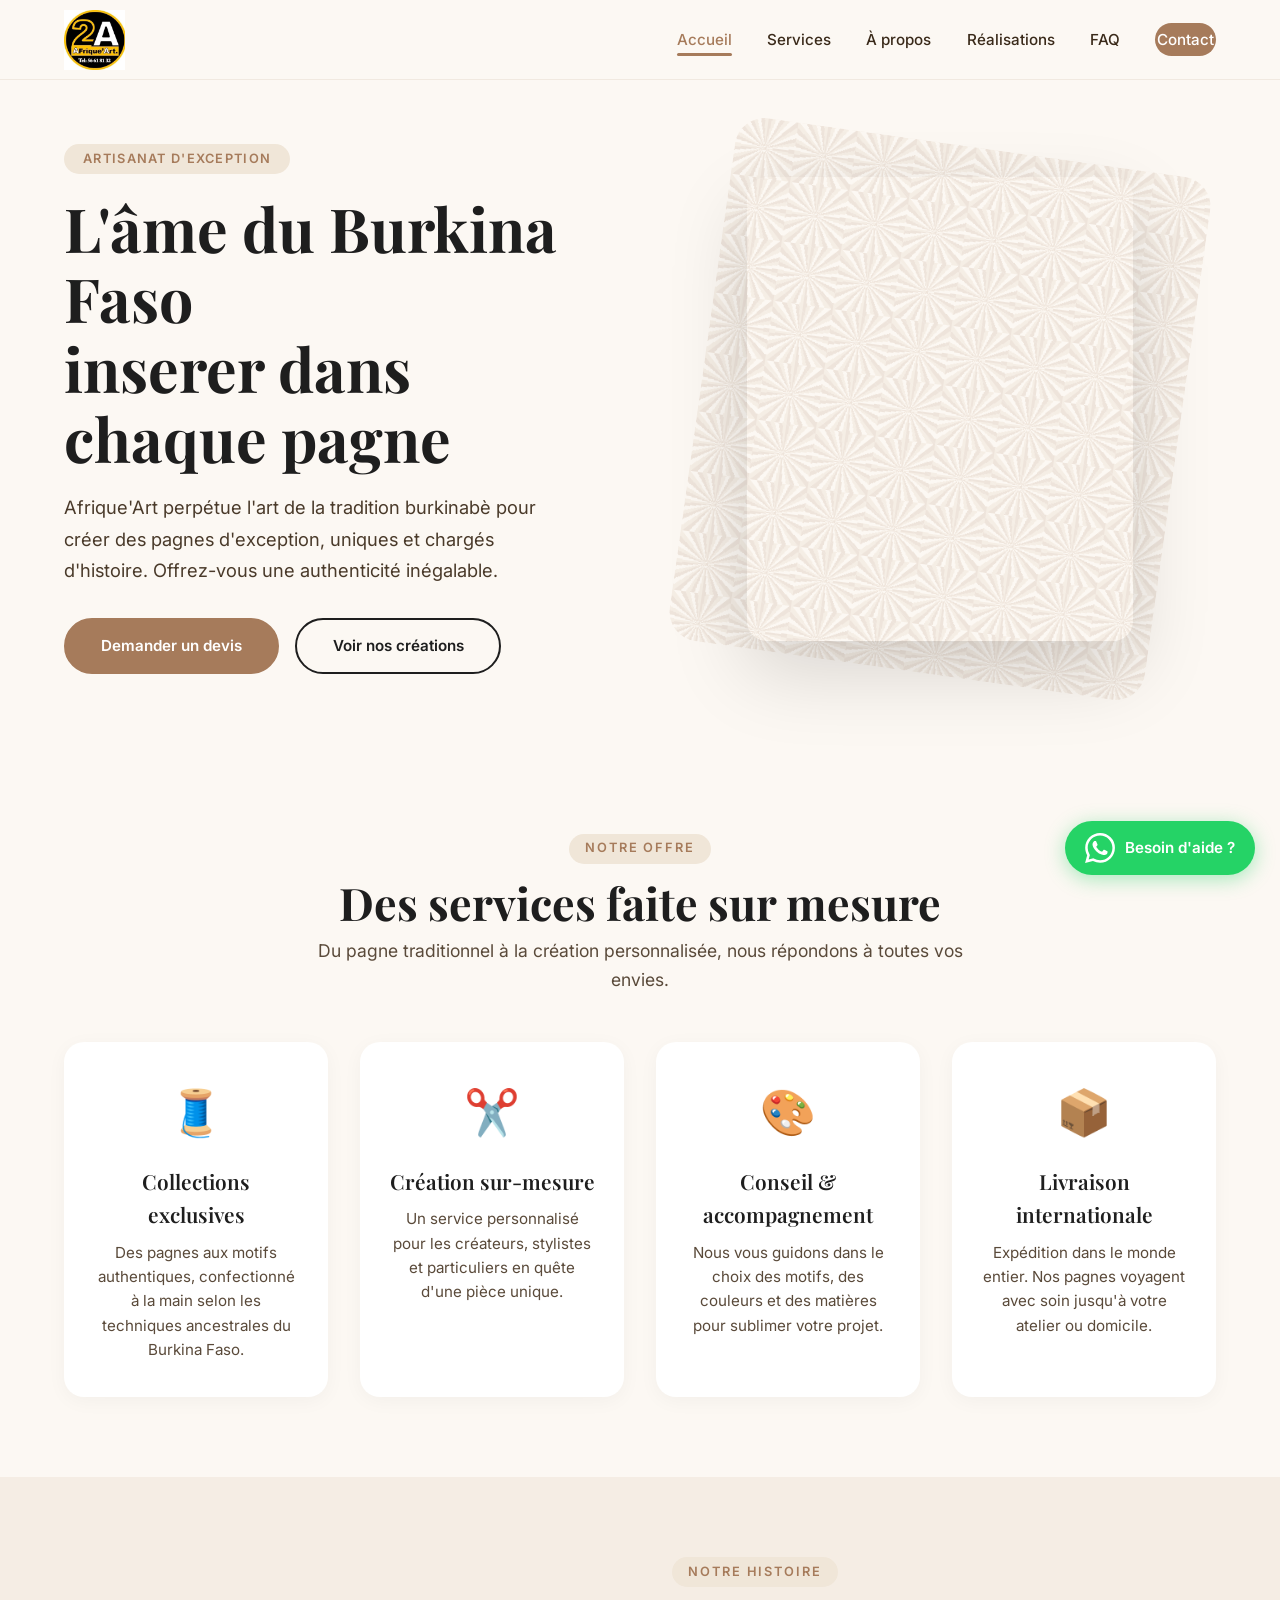
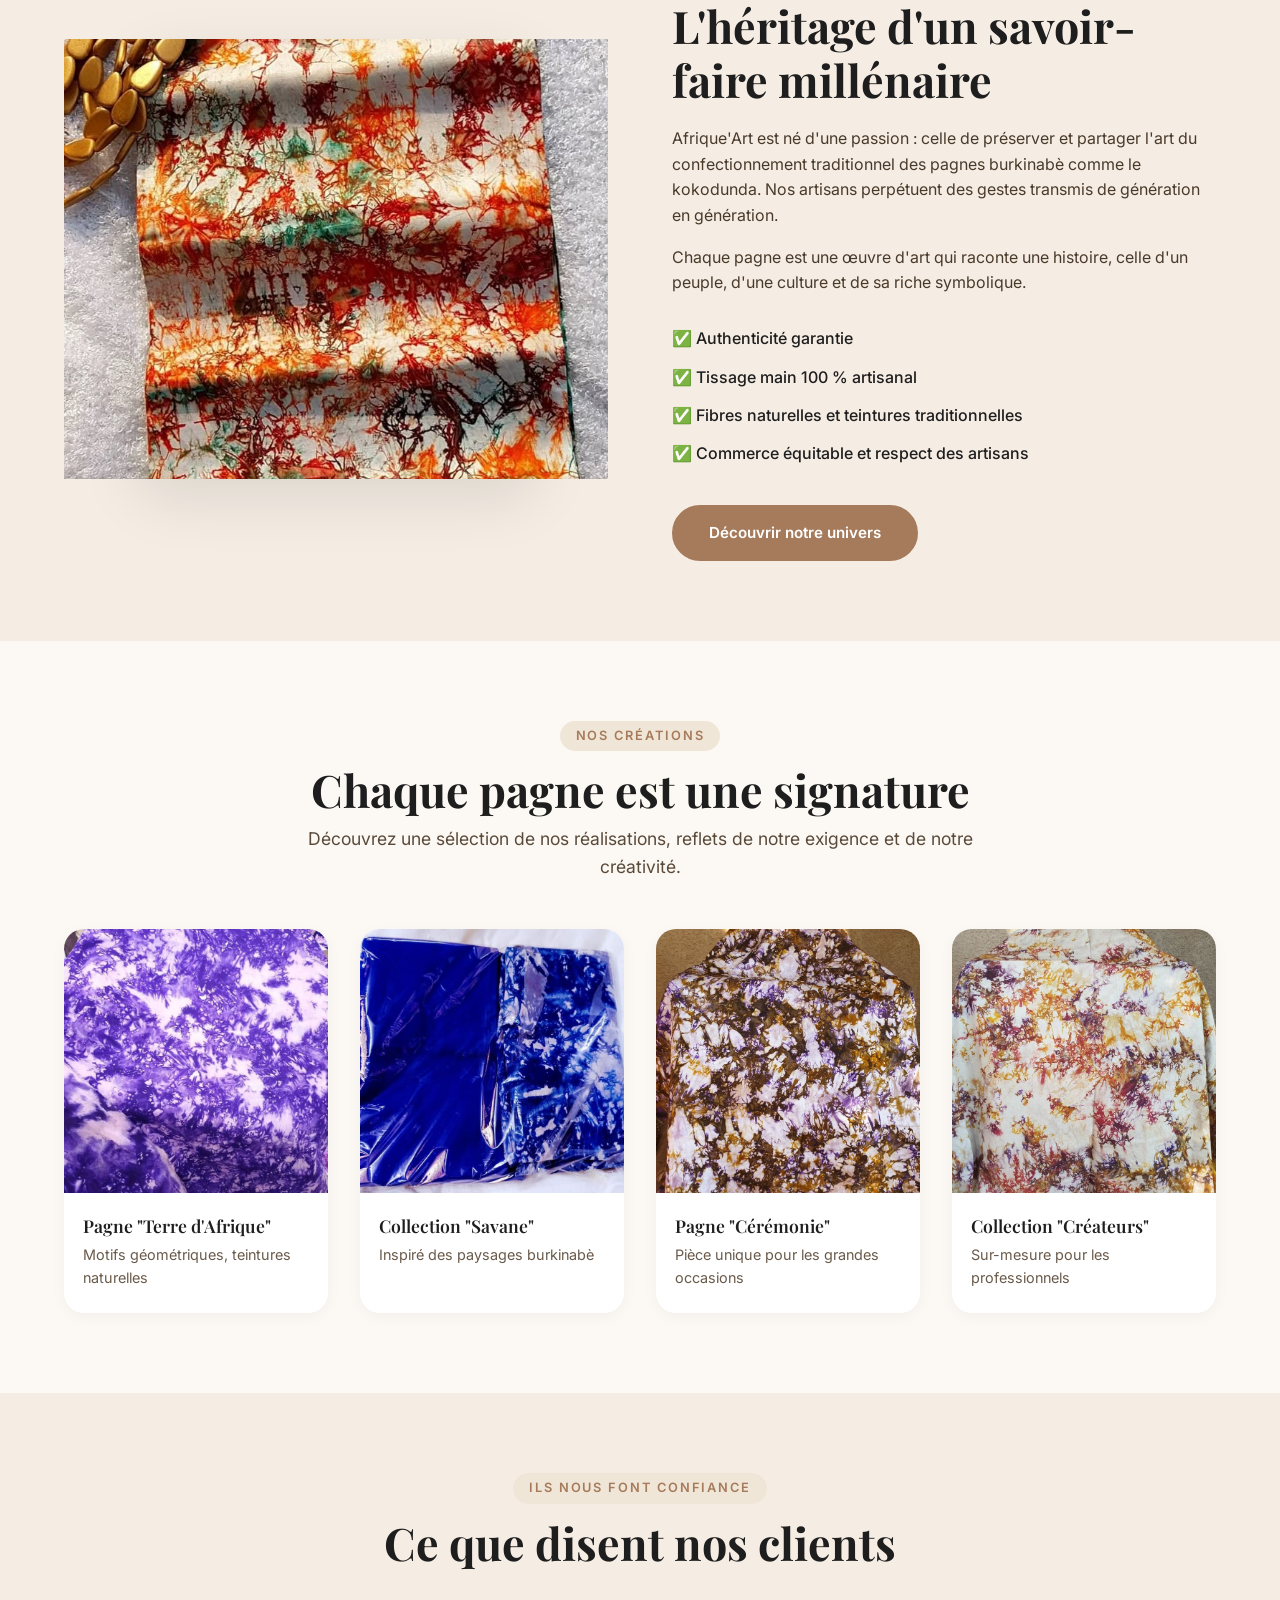
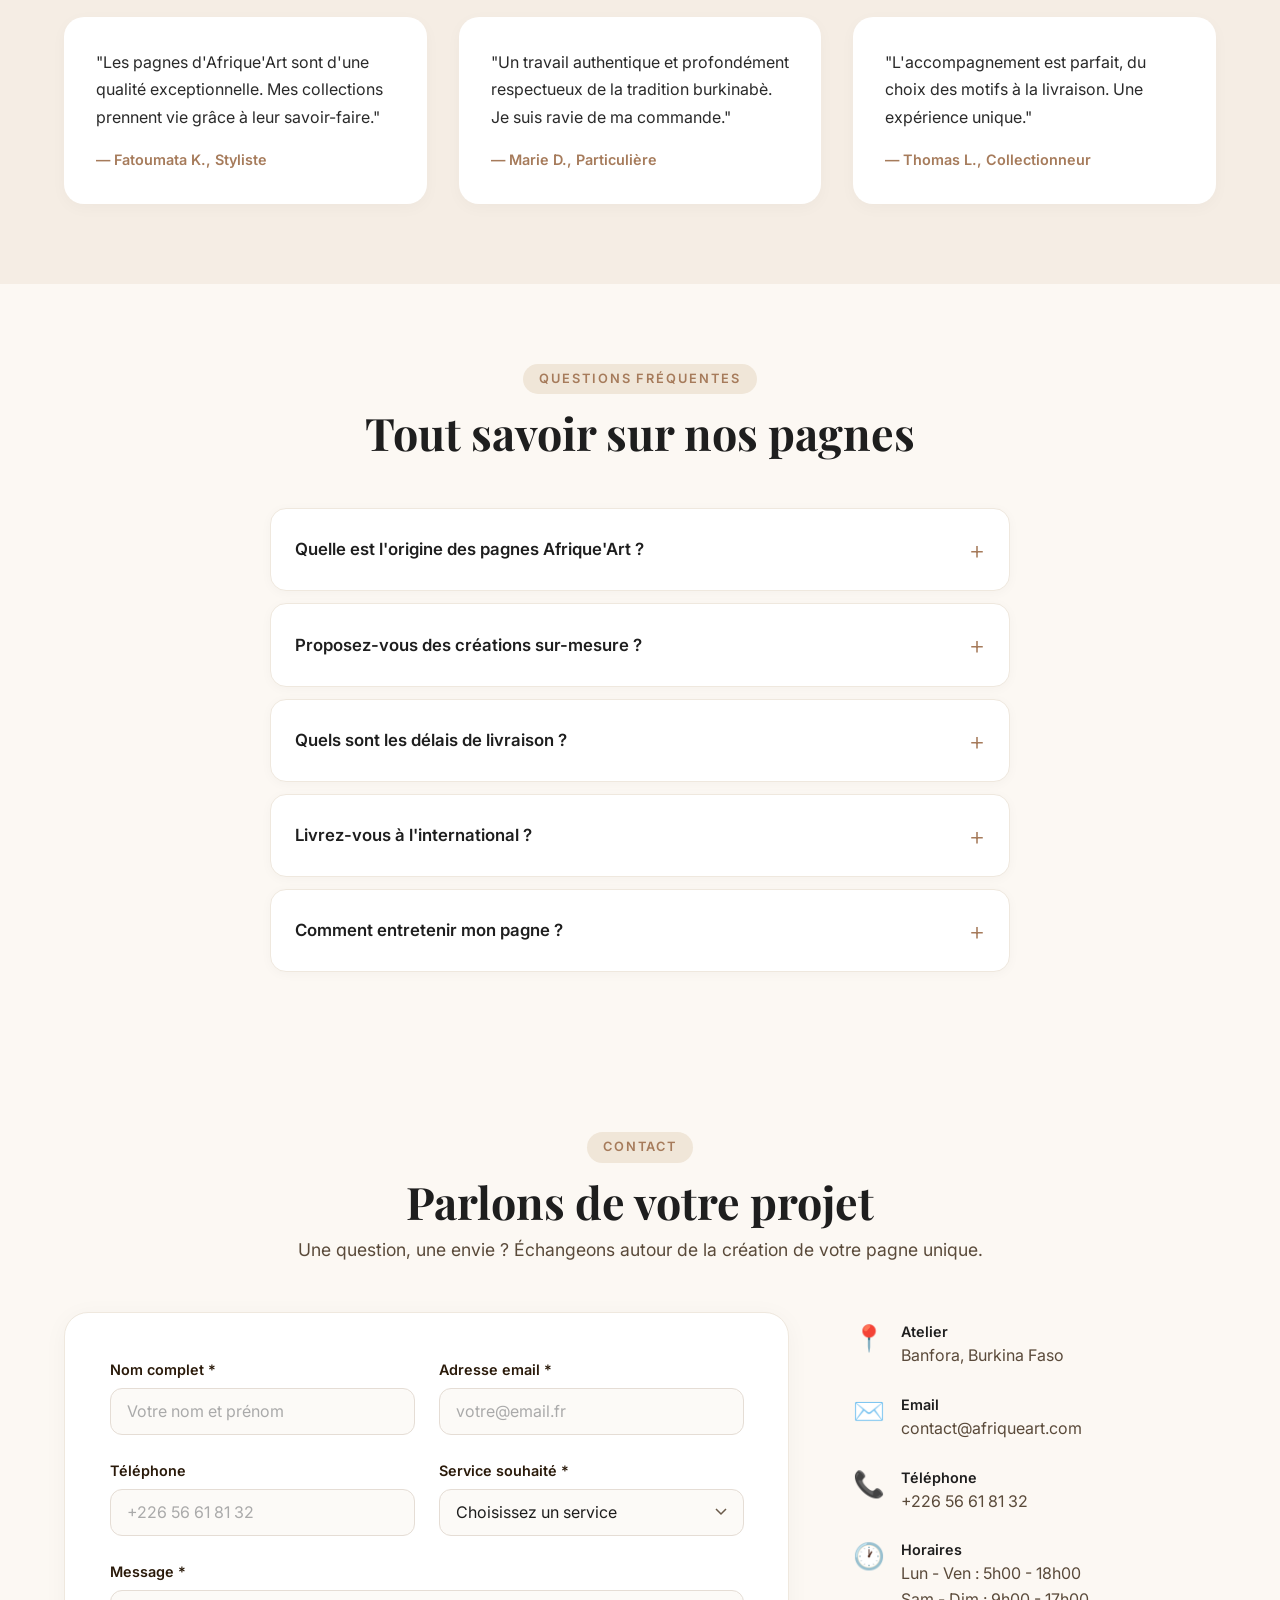
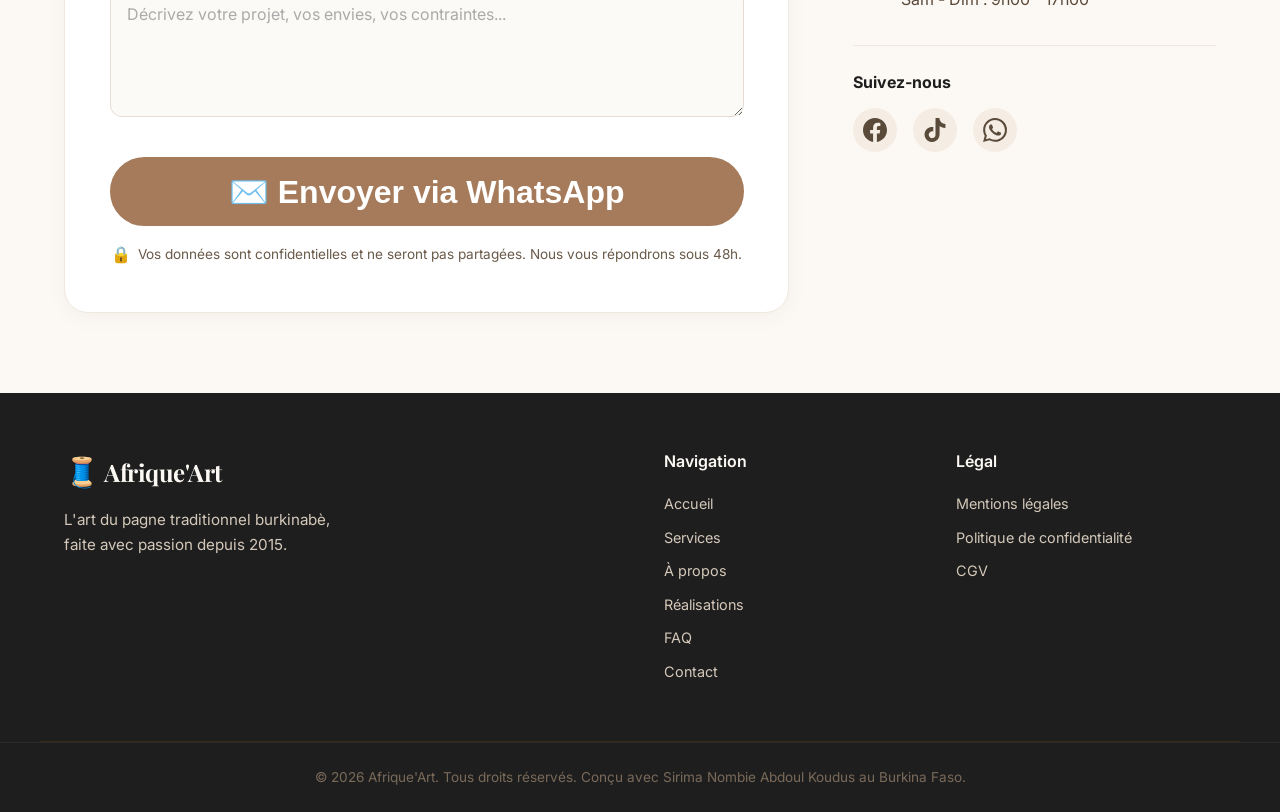
==== commit c926777e: "Add files via upload" ====
--- a/index.html
+++ b/index.html
@@ -9,8 +9,21 @@
     <link rel="preconnect" href="https://fonts.gstatic.com" crossorigin />
     <link href="https://fonts.googleapis.com/css2?family=Playfair+Display:ital,wght@0,400;0,700;1,400&family=Inter:wght@300;400;500;600;700&display=swap" rel="stylesheet" />
     <link rel="stylesheet" href="style.css" />
-    <link rel="icon" type="image/svg+xml" href="logo.png" />
+    <link rel="icon" type="image/svg+xml" href="logo1.jpeg" />
 </head>
+<!-- ============================================================ -->
+<!-- BOUTON WHATSAPP FLOTTANT (BAS DROITE)                         -->
+<!-- ============================================================ -->
+<a href="https://api.whatsapp.com/send/?phone=22656618132" 
+   class="whatsapp-float" 
+   target="_blank" 
+   aria-label="Discuter sur WhatsApp"
+   title="Discuter sur WhatsApp">
+    <svg width="30" height="30" viewBox="0 0 24 24" fill="currentColor" xmlns="http://www.w3.org/2000/svg">
+        <path d="M17.472 14.382c-.297-.149-1.758-.867-2.03-.967-.273-.099-.471-.148-.67.15-.197.297-.767.966-.94 1.164-.173.199-.347.223-.644.075-.297-.15-1.255-.463-2.39-1.475-.883-.788-1.48-1.761-1.653-2.059-.173-.297-.018-.458.13-.606.134-.133.298-.347.446-.52.149-.174.198-.298.298-.497.099-.198.05-.371-.025-.52-.075-.149-.669-1.612-.916-2.207-.242-.579-.487-.5-.669-.51-.173-.008-.371-.01-.57-.01-.198 0-.52.074-.792.372-.272.297-1.04 1.016-1.04 2.479 0 1.462 1.065 2.875 1.213 3.074.149.198 2.096 3.2 5.077 4.487.709.306 1.262.489 1.694.625.712.227 1.36.195 1.871.118.571-.085 1.758-.719 2.006-1.413.248-.694.248-1.289.173-1.413-.074-.124-.272-.198-.57-.347m-5.421 7.403h-.004a9.87 9.87 0 01-5.031-1.378l-.361-.214-3.741.982.998-3.648-.235-.374a9.86 9.86 0 01-1.51-5.26c.001-5.45 4.436-9.884 9.888-9.884 2.64 0 5.122 1.03 6.988 2.898a9.825 9.825 0 012.893 6.994c-.003 5.45-4.437 9.884-9.885 9.884m8.413-18.297A11.815 11.815 0 0012.05 0C5.495 0 .16 5.335.157 11.892c0 2.096.547 4.142 1.588 5.945L.057 24l6.305-1.654a11.882 11.882 0 005.683 1.448h.005c6.554 0 11.89-5.335 11.893-11.893a11.821 11.821 0 00-3.48-8.413Z"/>
+    </svg>
+    <span class="whatsapp-float-text">Besoin d'aide ?</span>
+</a>
 <body>
     <!-- ============================================================ -->
     <!-- HEADER / NAVIGATION RESPONSIVE                                 -->
@@ -19,7 +32,7 @@
         <div class="container header-inner">
             <!-- Logo -->
             <a href="index.html" class="logo" aria-label="Afrique'Art - Accueil">
-                <img src="logo.png" alt="Logo Afrique'Art" class="logo-img" style="height: 60px; width: auto;">
+                <img src="logo1.jpeg" alt="Logo Afrique'Art" class="logo-img" style="height: 60px; width: auto;">
             </a>
 
             <!-- Bouton hamburger (mobile) -->
@@ -290,9 +303,8 @@
                         <!-- Champs cachés pour le suivi -->
                         <input type="hidden" name="source" value="site_web" />
 
-                        <button type="submit" class="btn btn-primary btn-full">
-                            <span class="btn-icon">✉️</span>
-                            <a href="https://api.whatsapp.com/send/?phone=22656618132" target="_blank">Envoyer ma demande</a>
+                       <button type="button" id="whatsappBtn" class="btn btn-primary btn-full">
+                            ✉️ Envoyer via WhatsApp
                         </button>
                         <p class="form-note">
                             <span class="form-note-icon">🔒</span>
@@ -396,7 +408,46 @@
             </div>
         </div>
     </footer>
-
+<script>
+    // Script autonome pour envoyer le formulaire vers WhatsApp
+    document.addEventListener('DOMContentLoaded', function() {
+        var btn = document.getElementById('whatsappBtn');
+        
+        if (btn) {
+            btn.addEventListener('click', function() {
+                // Récupérer les valeurs
+                var name = document.getElementById('name').value.trim();
+                var email = document.getElementById('email').value.trim();
+                var phone = document.getElementById('phone').value.trim();
+                var service = document.getElementById('service').value;
+                var message = document.getElementById('message').value.trim();
+
+                // Vérifier les champs obligatoires
+                if (!name || !email || !service || !message) {
+                    alert('Veuillez remplir les champs obligatoires (*)');
+                    return;
+                }
+
+                // Construire le message
+                var text = 'Bonjour Afrique\u2019Art,%0A%0A' +
+                           '\uD83D\uDC64 Nom : ' + name + '%0A' +
+                           '\uD83D\uDCE7 Email : ' + email + '%0A' +
+                           '\uD83D\uDCDE Téléphone : ' + (phone || 'Non renseigné') + '%0A' +
+                           '\uD83D\uDEE0️ Service : ' + service + '%0A%0A' +
+                           '\uD83D\uDCDD Message : ' + message;
+
+                // Numéro WhatsApp
+                var phoneNumber = '22656618132';
+
+                // Ouvrir WhatsApp (sans fermer la page)
+                window.open('https://api.whatsapp.com/send/?phone=' + phoneNumber + '&text=' + text, '_blank');
+
+                // Réinitialiser le formulaire
+                document.getElementById('contactForm').reset();
+            });
+        }
+    });
+</script>
     <script src="app.js"></script>
 </body>
 </html>
--- a/style.css
+++ b/style.css
@@ -1134,4 +1134,52 @@
 .social-links a:hover svg {
     fill: #ffffff; /* Blanc au survol */
     transform: scale(1.1); /* Léger zoom au survol */
+}
+/* ============================================================ */
+/* BOUTON WHATSAPP FLOTTANT (BAS DROITE)                         */
+/* ============================================================ */
+.whatsapp-float {
+    position: fixed;
+    bottom: 25px;
+    right: 25px; /* 👈 CHANGÉ DE left À right */
+    background-color: #25D366;
+    color: #ffffff;
+    border-radius: 60px;
+    padding: 12px 20px;
+    display: flex;
+    align-items: center;
+    gap: 10px;
+    font-weight: 600;
+    font-size: 0.95rem;
+    box-shadow: 0 4px 20px rgba(37, 211, 102, 0.4);
+    z-index: 9999;
+    transition: all 0.3s ease;
+    text-decoration: none;
+}
+
+.whatsapp-float:hover {
+    background-color: #1eb857;
+    transform: translateY(-3px);
+    box-shadow: 0 8px 30px rgba(37, 211, 102, 0.5);
+    color: #ffffff;
+}
+
+.whatsapp-float svg {
+    fill: #ffffff;
+    flex-shrink: 0;
+}
+
+.whatsapp-float-text {
+    line-height: 1;
+}
+
+/* Masquer le texte sur très petits écrans */
+@media (max-width: 480px) {
+    .whatsapp-float {
+        padding: 15px;
+        border-radius: 50%;
+    }
+    .whatsapp-float-text {
+        display: none;
+    }
 }
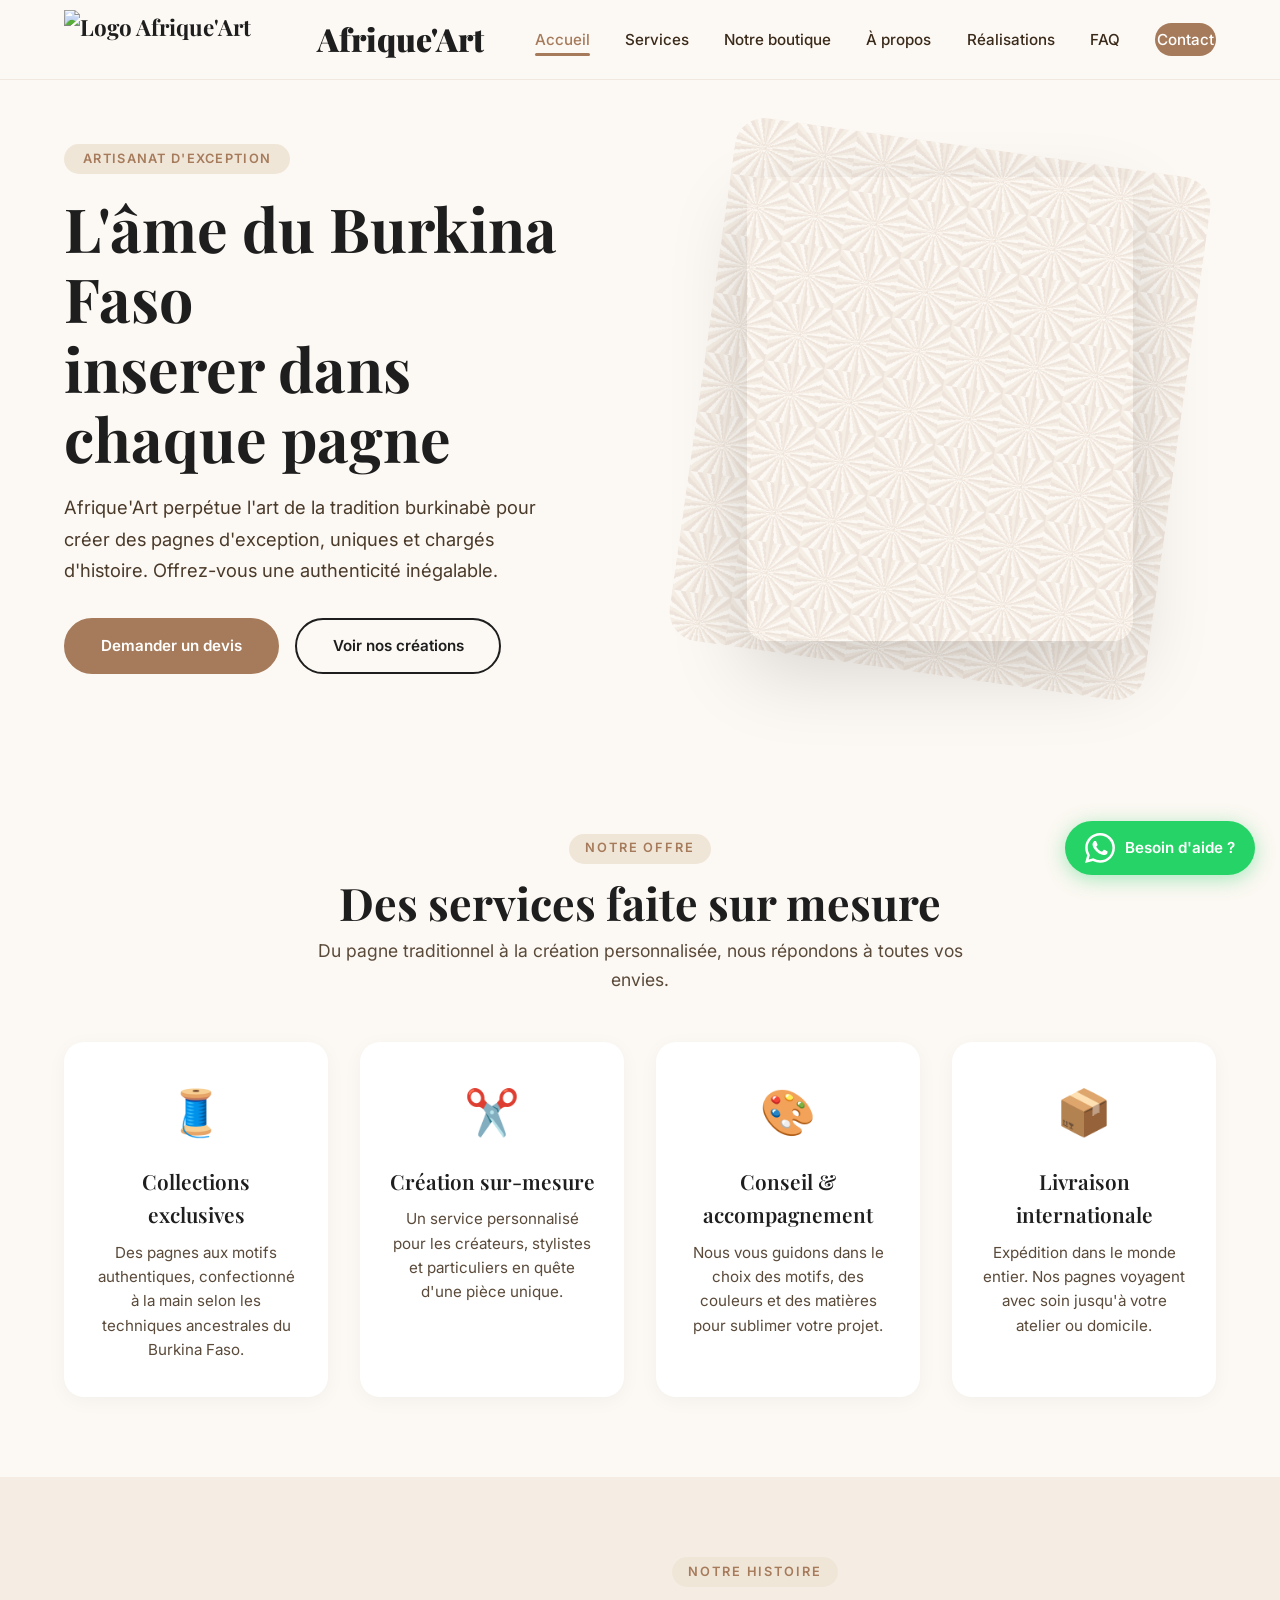
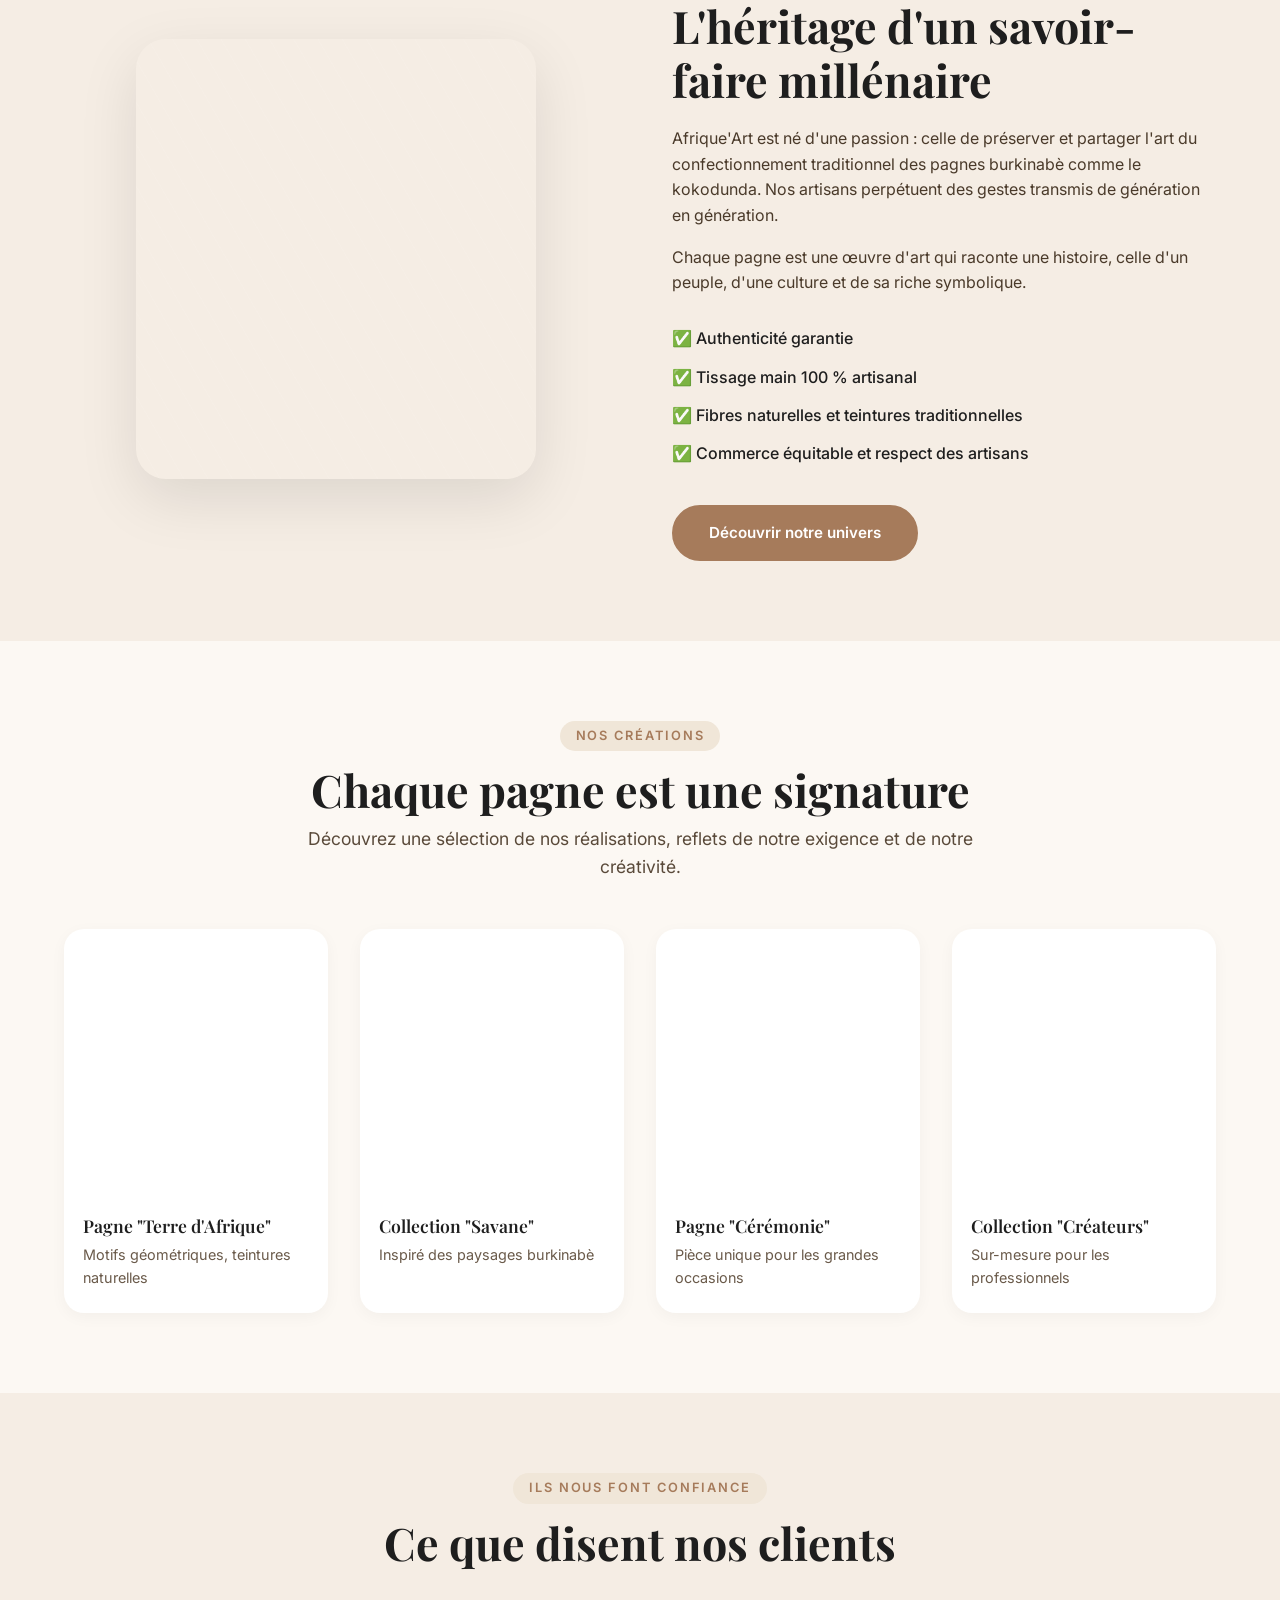
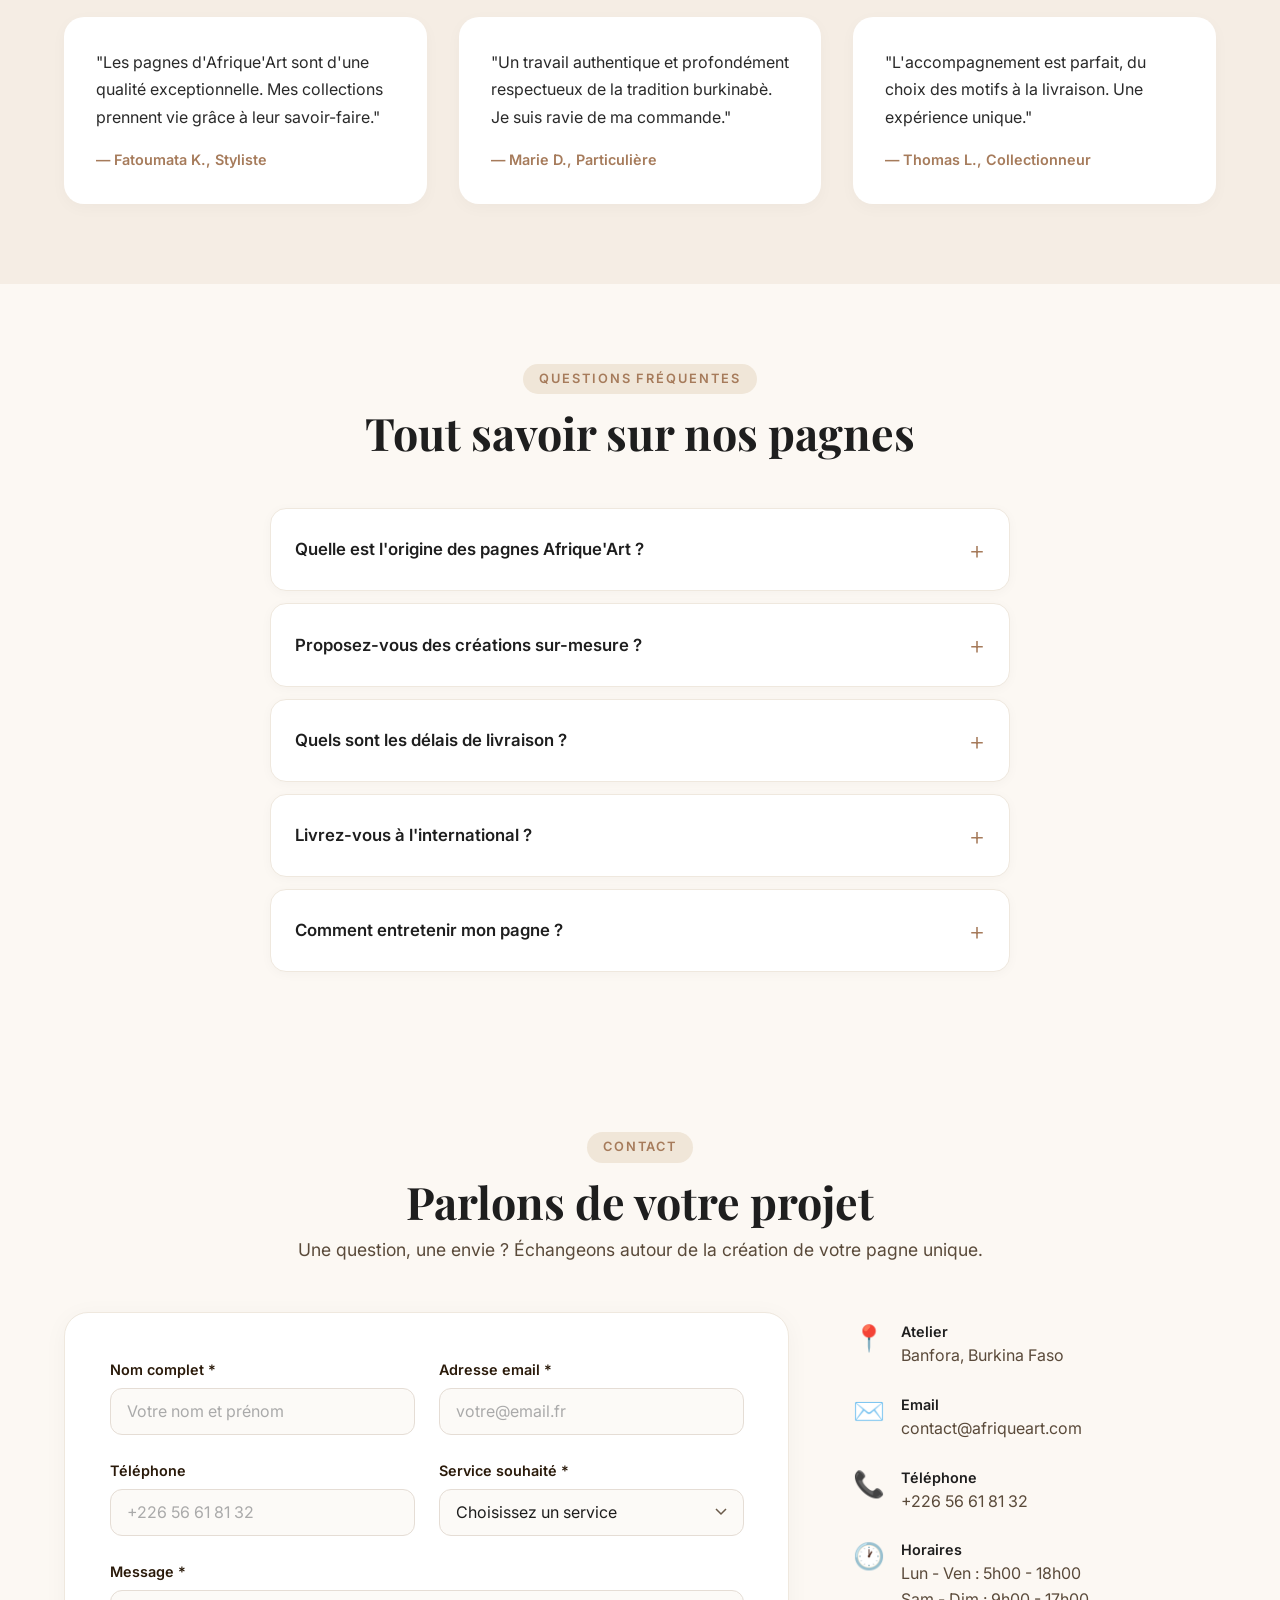
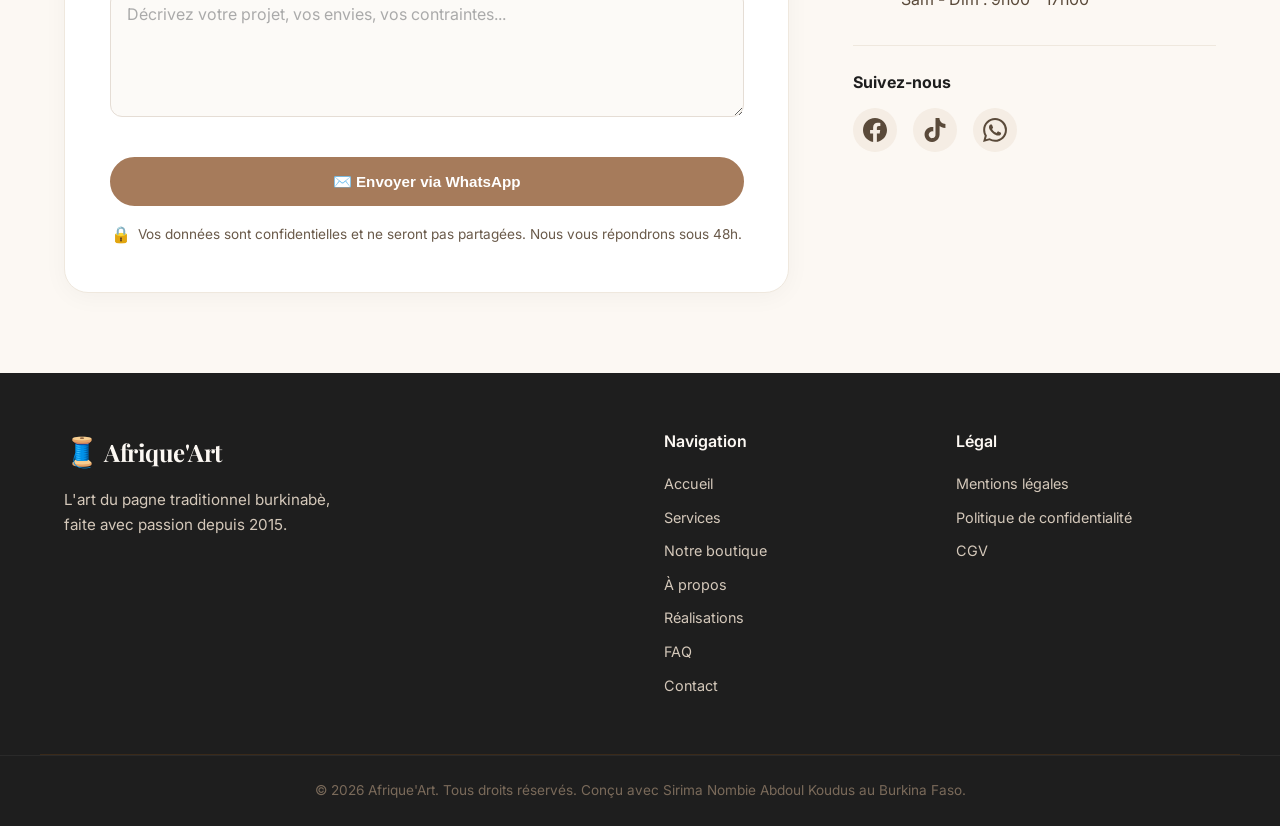
==== commit ab7745c8: "Add files via upload" ====
--- a/index.html
+++ b/index.html
@@ -9,22 +9,23 @@
     <link rel="preconnect" href="https://fonts.gstatic.com" crossorigin />
     <link href="https://fonts.googleapis.com/css2?family=Playfair+Display:ital,wght@0,400;0,700;1,400&family=Inter:wght@300;400;500;600;700&display=swap" rel="stylesheet" />
     <link rel="stylesheet" href="style.css" />
-    <link rel="icon" type="image/svg+xml" href="logo1.jpeg" />
+    <link rel="icon" type="image/svg+xml" href="image/logo1.jpeg" />
 </head>
-<!-- ============================================================ -->
-<!-- BOUTON WHATSAPP FLOTTANT (BAS DROITE)                         -->
-<!-- ============================================================ -->
-<a href="https://api.whatsapp.com/send/?phone=22656618132" 
-   class="whatsapp-float" 
-   target="_blank" 
-   aria-label="Discuter sur WhatsApp"
-   title="Discuter sur WhatsApp">
-    <svg width="30" height="30" viewBox="0 0 24 24" fill="currentColor" xmlns="http://www.w3.org/2000/svg">
-        <path d="M17.472 14.382c-.297-.149-1.758-.867-2.03-.967-.273-.099-.471-.148-.67.15-.197.297-.767.966-.94 1.164-.173.199-.347.223-.644.075-.297-.15-1.255-.463-2.39-1.475-.883-.788-1.48-1.761-1.653-2.059-.173-.297-.018-.458.13-.606.134-.133.298-.347.446-.52.149-.174.198-.298.298-.497.099-.198.05-.371-.025-.52-.075-.149-.669-1.612-.916-2.207-.242-.579-.487-.5-.669-.51-.173-.008-.371-.01-.57-.01-.198 0-.52.074-.792.372-.272.297-1.04 1.016-1.04 2.479 0 1.462 1.065 2.875 1.213 3.074.149.198 2.096 3.2 5.077 4.487.709.306 1.262.489 1.694.625.712.227 1.36.195 1.871.118.571-.085 1.758-.719 2.006-1.413.248-.694.248-1.289.173-1.413-.074-.124-.272-.198-.57-.347m-5.421 7.403h-.004a9.87 9.87 0 01-5.031-1.378l-.361-.214-3.741.982.998-3.648-.235-.374a9.86 9.86 0 01-1.51-5.26c.001-5.45 4.436-9.884 9.888-9.884 2.64 0 5.122 1.03 6.988 2.898a9.825 9.825 0 012.893 6.994c-.003 5.45-4.437 9.884-9.885 9.884m8.413-18.297A11.815 11.815 0 0012.05 0C5.495 0 .16 5.335.157 11.892c0 2.096.547 4.142 1.588 5.945L.057 24l6.305-1.654a11.882 11.882 0 005.683 1.448h.005c6.554 0 11.89-5.335 11.893-11.893a11.821 11.821 0 00-3.48-8.413Z"/>
-    </svg>
-    <span class="whatsapp-float-text">Besoin d'aide ?</span>
-</a>
 <body>
+    <!-- ============================================================ -->
+    <!-- BOUTON WHATSAPP FLOTTANT (BAS DROITE)                         -->
+    <!-- ============================================================ -->
+    <a href="https://api.whatsapp.com/send/?phone=22656618132" 
+       class="whatsapp-float" 
+       target="_blank" 
+       aria-label="Discuter sur WhatsApp"
+       title="Discuter sur WhatsApp">
+        <svg width="30" height="30" viewBox="0 0 24 24" fill="currentColor" xmlns="http://www.w3.org/2000/svg">
+            <path d="M17.472 14.382c-.297-.149-1.758-.867-2.03-.967-.273-.099-.471-.148-.67.15-.197.297-.767.966-.94 1.164-.173.199-.347.223-.644.075-.297-.15-1.255-.463-2.39-1.475-.883-.788-1.48-1.761-1.653-2.059-.173-.297-.018-.458.13-.606.134-.133.298-.347.446-.52.149-.174.198-.298.298-.497.099-.198.05-.371-.025-.52-.075-.149-.669-1.612-.916-2.207-.242-.579-.487-.5-.669-.51-.173-.008-.371-.01-.57-.01-.198 0-.52.074-.792.372-.272.297-1.04 1.016-1.04 2.479 0 1.462 1.065 2.875 1.213 3.074.149.198 2.096 3.2 5.077 4.487.709.306 1.262.489 1.694.625.712.227 1.36.195 1.871.118.571-.085 1.758-.719 2.006-1.413.248-.694.248-1.289.173-1.413-.074-.124-.272-.198-.57-.347m-5.421 7.403h-.004a9.87 9.87 0 01-5.031-1.378l-.361-.214-3.741.982.998-3.648-.235-.374a9.86 9.86 0 01-1.51-5.26c.001-5.45 4.436-9.884 9.888-9.884 2.64 0 5.122 1.03 6.988 2.898a9.825 9.825 0 012.893 6.994c-.003 5.45-4.437 9.884-9.885 9.884m8.413-18.297A11.815 11.815 0 0012.05 0C5.495 0 .16 5.335.157 11.892c0 2.096.547 4.142 1.588 5.945L.057 24l6.305-1.654a11.882 11.882 0 005.683 1.448h.005c6.554 0 11.89-5.335 11.893-11.893a11.821 11.821 0 00-3.48-8.413Z"/>
+        </svg>
+        <span class="whatsapp-float-text">Besoin d'aide ?</span>
+    </a>
+
     <!-- ============================================================ -->
     <!-- HEADER / NAVIGATION RESPONSIVE                                 -->
     <!-- ============================================================ -->
@@ -32,8 +33,9 @@
         <div class="container header-inner">
             <!-- Logo -->
             <a href="index.html" class="logo" aria-label="Afrique'Art - Accueil">
-                <img src="logo1.jpeg" alt="Logo Afrique'Art" class="logo-img" style="height: 60px; width: auto;">
+                <img src="image/logo1.jpeg" alt="Logo Afrique'Art" class="logo-img" style="height: 60px; width: auto;">
             </a>
+            <h2 style="font-size: 2rem; margin: 0 0 0 15px; font-family: 'Playfair Display', serif; font-weight: 900;">Afrique'Art</h2>
 
             <!-- Bouton hamburger (mobile) -->
             <button class="nav-toggle" id="navToggle" aria-expanded="false" aria-controls="mainNav" aria-label="Menu principal">
@@ -45,6 +47,7 @@
                 <ul class="nav-list">
                     <li><a href="#accueil" class="active">Accueil</a></li>
                     <li><a href="#services">Services</a></li>
+                    <li><a href="boutiquepagne.html">Notre boutique</a></li>
                     <li><a href="#about">À propos</a></li>
                     <li><a href="#realisations">Réalisations</a></li>
                     <li><a href="#faq">FAQ</a></li>
@@ -55,9 +58,7 @@
     </header>
 
     <main>
-        <!-- ============================================================ -->
-        <!-- SECTION HERO                                                  -->
-        <!-- ============================================================ -->
+        <!-- HERO -->
         <section class="hero" id="accueil" aria-labelledby="heroTitle">
             <div class="container hero-inner">
                 <div class="hero-content">
@@ -79,9 +80,7 @@
             </div>
         </section>
 
-        <!-- ============================================================ -->
-        <!-- SECTION SERVICES                                              -->
-        <!-- ============================================================ -->
+        <!-- SERVICES -->
         <section class="section services" id="services" aria-labelledby="servicesTitle">
             <div class="container">
                 <div class="section-header">
@@ -114,9 +113,7 @@
             </div>
         </section>
 
-        <!-- ============================================================ -->
-        <!-- SECTION ABOUT                                                 -->
-        <!-- ============================================================ -->
+        <!-- ABOUT -->
         <section class="section about" id="about" aria-labelledby="aboutTitle">
             <div class="container about-inner">
                 <div class="about-image" aria-hidden="true">
@@ -144,9 +141,7 @@
             </div>
         </section>
 
-        <!-- ============================================================ -->
-        <!-- SECTION RÉALISATIONS                                          -->
-        <!-- ============================================================ -->
+        <!-- RÉALISATIONS -->
         <section class="section realisations" id="realisations" aria-labelledby="realisationsTitle">
             <div class="container">
                 <div class="section-header">
@@ -156,28 +151,28 @@
                 </div>
                 <div class="realisations-grid">
                     <figure class="realisation-card">
-                        <div class="realisation-image" style="background-image: url('Koko\ Dunda.jpg'); background-size: cover; background-position: center;"></div>
+                        <div class="realisation-image" style="background-image: url('image/Koko\ Dunda.jpg'); background-size: cover; background-position: center;"></div>
                         <figcaption>
                             <h3>Pagne "Terre d'Afrique"</h3>
                             <p>Motifs géométriques, teintures naturelles</p>
                         </figcaption>
                     </figure>
                     <figure class="realisation-card">
-                        <div class="realisation-image" style="background-image: url('Koko\ Dunda\ \(1\).jpg'); background-size: cover; background-position: center;"></div>
+                        <div class="realisation-image" style="background-image: url('image/Koko\ Dunda\ \(1\).jpg'); background-size: cover; background-position: center;"></div>
                         <figcaption>
                             <h3>Collection "Savane"</h3>
                             <p>Inspiré des paysages burkinabè</p>
                         </figcaption>
                     </figure>
                     <figure class="realisation-card">
-                        <div class="realisation-image" style="background-image: url('Kokodunda\ salade.jpg'); background-size: cover; background-position: center;"></div>
+                        <div class="realisation-image" style="background-image: url('image/Kokodunda\ salade.jpg'); background-size: cover; background-position: center;"></div>
                         <figcaption>
                             <h3>Pagne "Cérémonie"</h3>
                             <p>Pièce unique pour les grandes occasions</p>
                         </figcaption>
                     </figure>
                     <figure class="realisation-card">
-                        <div class="realisation-image" style="background-image: url('Kokodunda\ salade\ \(2\).jpg'); background-size: cover; background-position: center;"></div>
+                        <div class="realisation-image" style="background-image: url('image/Kokodunda\ salade\ \(2\).jpg'); background-size: cover; background-position: center;"></div>
                         <figcaption>
                             <h3>Collection "Créateurs"</h3>
                             <p>Sur-mesure pour les professionnels</p>
@@ -187,9 +182,7 @@
             </div>
         </section>
 
-        <!-- ============================================================ -->
-        <!-- SECTION TÉMOIGNAGES                                           -->
-        <!-- ============================================================ -->
+        <!-- TÉMOIGNAGES -->
         <section class="section testimonials" aria-labelledby="testimonialsTitle">
             <div class="container">
                 <div class="section-header">
@@ -213,9 +206,7 @@
             </div>
         </section>
 
-        <!-- ============================================================ -->
-        <!-- SECTION FAQ                                                   -->
-        <!-- ============================================================ -->
+        <!-- FAQ -->
         <section class="section faq" id="faq" aria-labelledby="faqTitle">
             <div class="container">
                 <div class="section-header">
@@ -247,9 +238,7 @@
             </div>
         </section>
 
-        <!-- ============================================================ -->
-        <!-- SECTION CONTACT - FORMULAIRE COMPLET                          -->
-        <!-- ============================================================ -->
+        <!-- CONTACT -->
         <section class="section contact" id="contact" aria-labelledby="contactTitle">
             <div class="container">
                 <div class="section-header">
@@ -258,7 +247,6 @@
                     <p class="section-sub">Une question, une envie ? Échangeons autour de la création de votre pagne unique.</p>
                 </div>
                 <div class="contact-inner">
-                    <!-- Formulaire de contact complet -->
                     <form class="contact-form" id="contactForm" novalidate>
                         <div class="form-row">
                             <div class="form-group">
@@ -300,7 +288,6 @@
                             <span class="error-message" id="messageError">Veuillez décrire votre projet en quelques mots.</span>
                         </div>
 
-                        <!-- Champs cachés pour le suivi -->
                         <input type="hidden" name="source" value="site_web" />
 
                        <button type="button" id="whatsappBtn" class="btn btn-primary btn-full">
@@ -313,7 +300,6 @@
                         </p>
                     </form>
 
-                    <!-- Coordonnées -->
                     <div class="contact-info">
                         <div class="contact-info-item">
                             <span class="contact-icon">📍</span>
@@ -370,9 +356,7 @@
         </section>
     </main>
 
-    <!-- ============================================================ -->
-    <!-- FOOTER                                                        -->
-    <!-- ============================================================ -->
+    <!-- FOOTER -->
     <footer class="footer" role="contentinfo">
         <div class="container footer-inner">
             <div class="footer-brand">
@@ -386,6 +370,7 @@
                     <ul>
                         <li><a href="#accueil">Accueil</a></li>
                         <li><a href="#services">Services</a></li>
+                        <li><a href="boutiquepagne.html">Notre boutique</a></li>
                         <li><a href="#about">À propos</a></li>
                         <li><a href="#realisations">Réalisations</a></li>
                         <li><a href="#faq">FAQ</a></li>
@@ -408,46 +393,38 @@
             </div>
         </div>
     </footer>
-<script>
-    // Script autonome pour envoyer le formulaire vers WhatsApp
-    document.addEventListener('DOMContentLoaded', function() {
-        var btn = document.getElementById('whatsappBtn');
-        
-        if (btn) {
-            btn.addEventListener('click', function() {
-                // Récupérer les valeurs
-                var name = document.getElementById('name').value.trim();
-                var email = document.getElementById('email').value.trim();
-                var phone = document.getElementById('phone').value.trim();
-                var service = document.getElementById('service').value;
-                var message = document.getElementById('message').value.trim();
-
-                // Vérifier les champs obligatoires
-                if (!name || !email || !service || !message) {
-                    alert('Veuillez remplir les champs obligatoires (*)');
-                    return;
-                }
-
-                // Construire le message
-                var text = 'Bonjour Afrique\u2019Art,%0A%0A' +
-                           '\uD83D\uDC64 Nom : ' + name + '%0A' +
-                           '\uD83D\uDCE7 Email : ' + email + '%0A' +
-                           '\uD83D\uDCDE Téléphone : ' + (phone || 'Non renseigné') + '%0A' +
-                           '\uD83D\uDEE0️ Service : ' + service + '%0A%0A' +
-                           '\uD83D\uDCDD Message : ' + message;
-
-                // Numéro WhatsApp
-                var phoneNumber = '22656618132';
-
-                // Ouvrir WhatsApp (sans fermer la page)
-                window.open('https://api.whatsapp.com/send/?phone=' + phoneNumber + '&text=' + text, '_blank');
-
-                // Réinitialiser le formulaire
-                document.getElementById('contactForm').reset();
-            });
-        }
-    });
-</script>
+
+    <!-- Script du formulaire WhatsApp -->
+    <script>
+        document.addEventListener('DOMContentLoaded', function() {
+            var btn = document.getElementById('whatsappBtn');
+            if (btn) {
+                btn.addEventListener('click', function() {
+                    var name = document.getElementById('name').value.trim();
+                    var email = document.getElementById('email').value.trim();
+                    var phone = document.getElementById('phone').value.trim();
+                    var service = document.getElementById('service').value;
+                    var message = document.getElementById('message').value.trim();
+
+                    if (!name || !email || !service || !message) {
+                        alert('Veuillez remplir les champs obligatoires (*)');
+                        return;
+                    }
+
+                    var text = 'Bonjour Afrique\u2019Art,%0A%0A' +
+                               '👤 Nom : ' + encodeURIComponent(name) + '%0A' +
+                               '📧 Email : ' + encodeURIComponent(email) + '%0A' +
+                               '📞 Téléphone : ' + encodeURIComponent(phone || 'Non renseigné') + '%0A' +
+                               '🛠️ Service : ' + encodeURIComponent(service) + '%0A%0A' +
+                               '📝 Message : ' + encodeURIComponent(message);
+
+                    window.open('https://api.whatsapp.com/send/?phone=22656618132&text=' + text, '_blank');
+                    document.getElementById('contactForm').reset();
+                });
+            }
+        });
+    </script>
+
     <script src="app.js"></script>
 </body>
 </html>
--- a/style.css
+++ b/style.css
@@ -144,7 +144,6 @@
 
 .btn-full {
     width: 100%;
-    font-size: 2rem;
 }
 
 .btn-icon {
